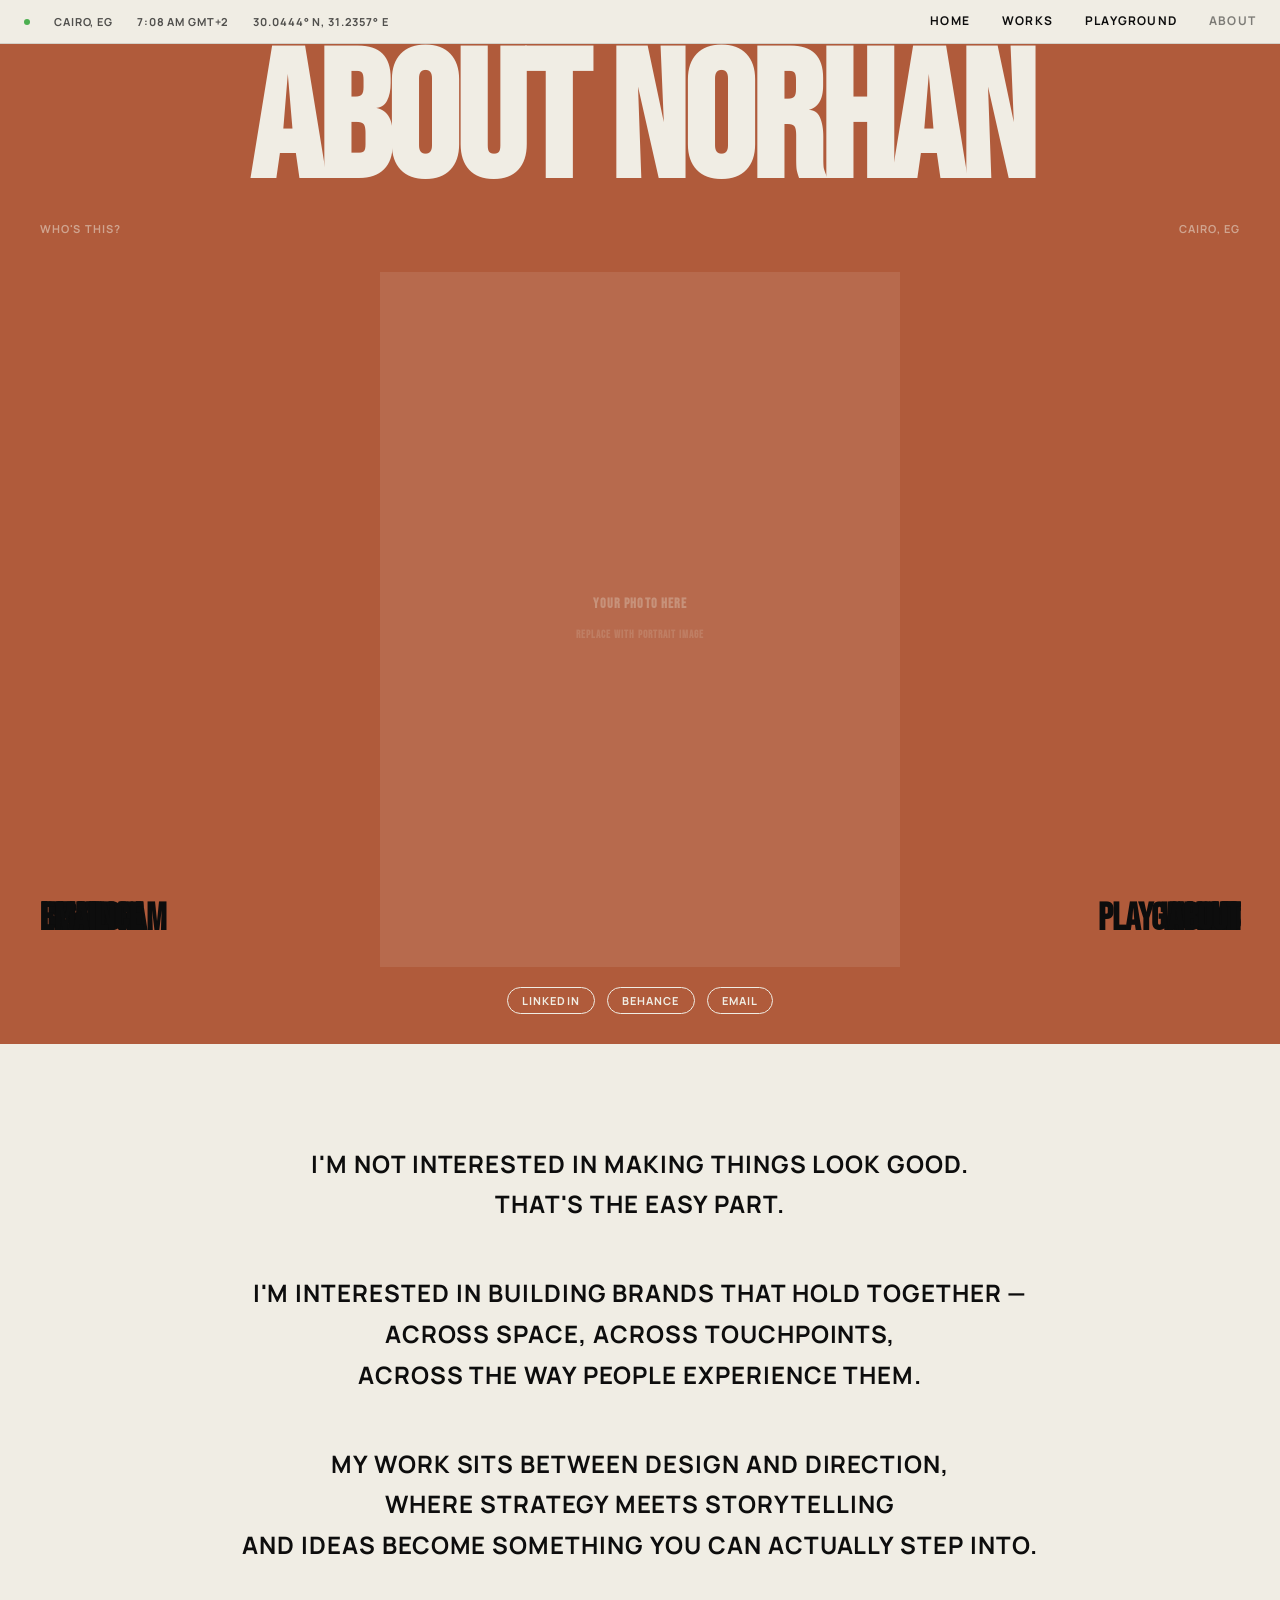
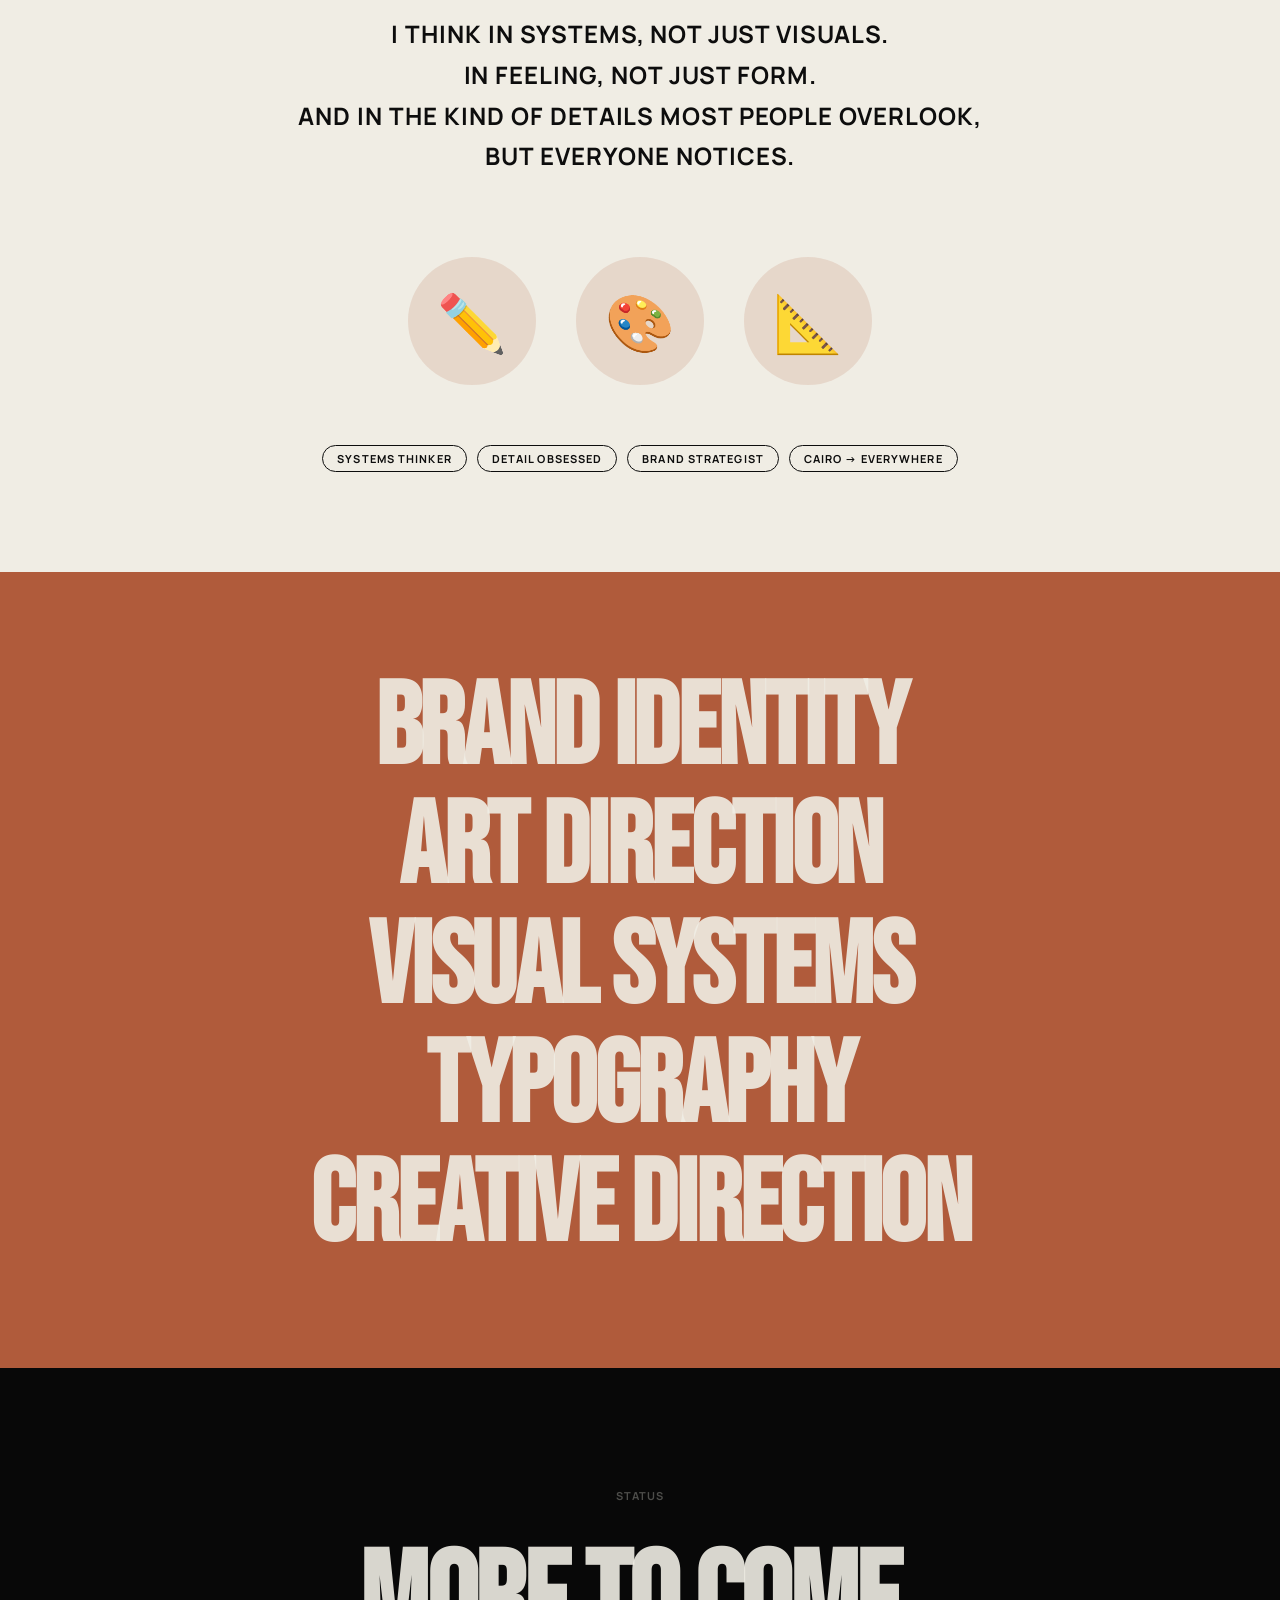
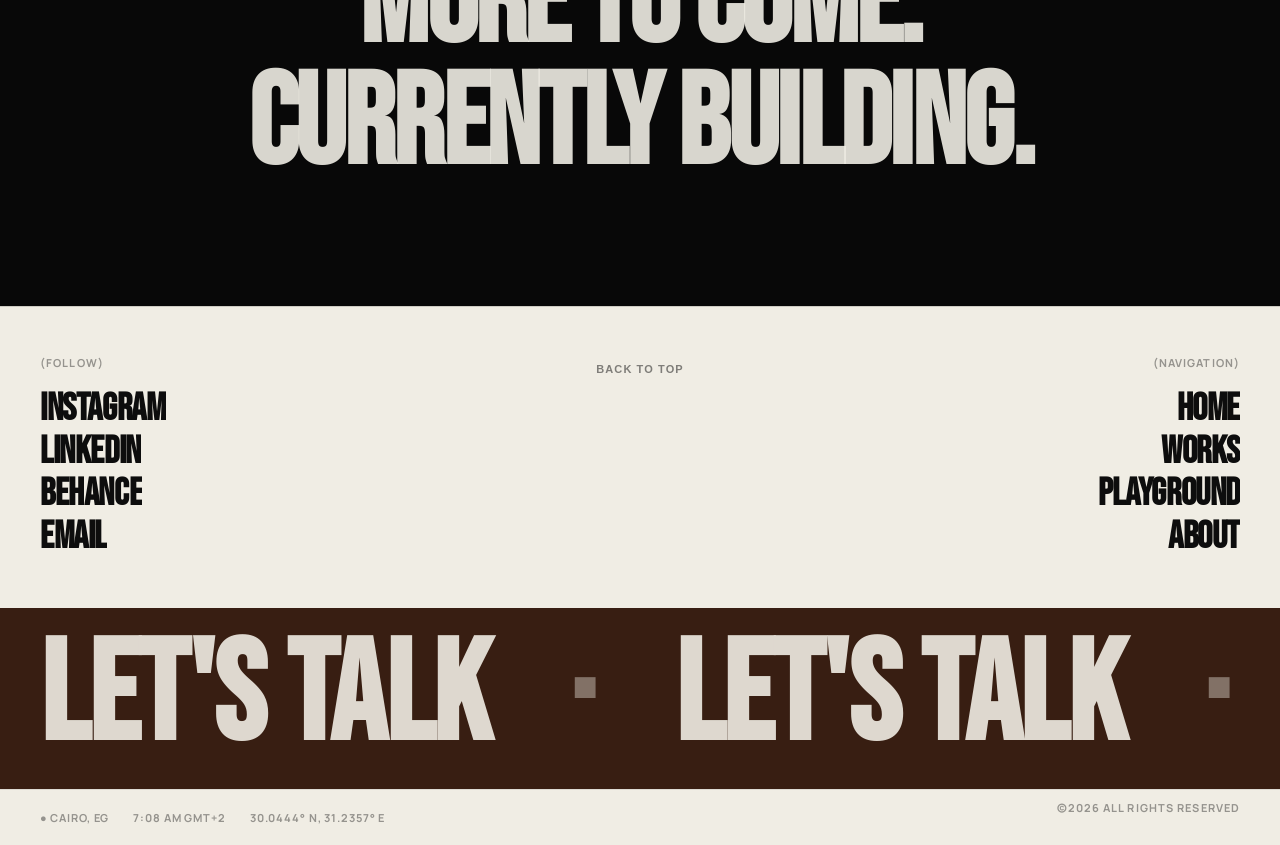
==== about.html @ 6b8c3274 "Initial commit Created from https://vercel.com/new" ====
<!DOCTYPE html>
<html lang="en">
<head>
  <meta charset="UTF-8" />
  <meta name="viewport" content="width=device-width, initial-scale=1.0" />
  <title>About — Norhan Gevara</title>
  <link rel="stylesheet" href="styles.css" />
</head>
<body>

<div id="page-loader"><span id="loader-number">100</span></div>

<header id="site-header">
  <div class="header-meta">
    <span class="dot"></span>
    <span>Cairo, EG</span>
    <span data-live-clock>--:-- -- GMT+2</span>
    <span>30.0444° N, 31.2357° E</span>
  </div>
  <nav class="header-nav">
    <a href="index.html"      class="nav-link"><span>Home</span><span class="nav-clone">Home</span></a>
    <a href="works.html"      class="nav-link"><span>Works</span><span class="nav-clone">Works</span></a>
    <a href="playground.html" class="nav-link"><span>Playground</span><span class="nav-clone">Playground</span></a>
    <a href="about.html"      class="nav-link active"><span>About</span><span class="nav-clone">About</span></a>
  </nav>
</header>

<!-- ══════════════════════════════════════════
     ABOUT HERO — Terracotta
═══════════════════════════════════════════ -->
<section id="about-hero">
  <h1 class="about-hero-title">ABOUT NORHAN</h1>
  <div class="about-hero-sub">
    <span>Who's This?</span>
    <span>Cairo, EG</span>
  </div>

  <div class="about-photo-wrap">
    <div class="about-photo">
      <div class="about-photo-placeholder">
        <span style="font-size:14px; letter-spacing:0.08em; display:block; margin-bottom:8px;">YOUR PHOTO HERE</span>
        <span style="font-size:11px; opacity:0.5;">Replace with portrait image</span>
      </div>
    </div>
  </div>

  <div class="about-hero-links">
    <a href="https://www.linkedin.com/in/norhan-gevara-06137a178/" target="_blank" class="pill pill-light">LinkedIn</a>
    <a href="https://www.behance.net/norhangevara" target="_blank" class="pill pill-light">Behance</a>
    <a href="mailto:norhangevara@gmail.com" class="pill pill-light">Email</a>
  </div>
</section>

<!-- ══════════════════════════════════════════
     BIO — Sand/Cream
═══════════════════════════════════════════ -->
<section id="about-bio">
  <div class="bio-text fade-up" data-delay="0">
    <p>I'm not interested in making things look good.<br>That's the easy part.</p>
    <p>I'm interested in building brands that hold together —<br>across space, across touchpoints,<br>across the way people experience them.</p>
    <p>My work sits between design and direction,<br>where strategy meets storytelling<br>and ideas become something you can actually step into.</p>
    <p>I think in systems, not just visuals.<br>In feeling, not just form.<br>And in the kind of details most people overlook,<br>but everyone notices.</p>
  </div>

  <!-- Floating objects -->
  <div class="bio-objects fade-up" data-delay="0.15">
    <div class="bio-object" title="Design tools">✏️</div>
    <div class="bio-object" title="Colour">🎨</div>
    <div class="bio-object" title="Systems">📐</div>
  </div>

  <!-- Personality tags -->
  <div class="bio-tags fade-up" data-delay="0.25">
    <span class="pill pill-dark">Systems Thinker</span>
    <span class="pill pill-dark">Detail Obsessed</span>
    <span class="pill pill-dark">Brand Strategist</span>
    <span class="pill pill-dark">Cairo → Everywhere</span>
  </div>
</section>

<!-- ══════════════════════════════════════════
     DISCIPLINES — Terracotta
═══════════════════════════════════════════ -->
<section id="about-disciplines">
  <span class="discipline-line"><span class="line-inner">BRAND IDENTITY</span></span>
  <span class="discipline-line"><span class="line-inner">ART DIRECTION</span></span>
  <span class="discipline-line"><span class="line-inner">VISUAL SYSTEMS</span></span>
  <span class="discipline-line"><span class="line-inner">TYPOGRAPHY</span></span>
  <span class="discipline-line"><span class="line-inner">CREATIVE DIRECTION</span></span>
</section>

<!-- ══════════════════════════════════════════
     WIP — Near-Black
═══════════════════════════════════════════ -->
<section id="about-wip">
  <p class="wip-label">Status</p>
  <div class="wip-text">
    MORE TO COME.<br>CURRENTLY BUILDING.
  </div>
</section>

<!-- ══════════════════════════════════════════
     FOOTER
═══════════════════════════════════════════ -->
<footer id="site-footer">
  <div class="footer-upper">
    <div>
      <p class="footer-col-label">(Follow)</p>
      <ul class="footer-links">
        <li><a href="https://www.instagram.com/the_g_playground/" class="footer-link" target="_blank"><span>Instagram</span><span class="footer-clone">Instagram</span></a></li>
        <li><a href="https://www.linkedin.com/in/norhan-gevara-06137a178/" class="footer-link" target="_blank"><span>LinkedIn</span><span class="footer-clone">LinkedIn</span></a></li>
        <li><a href="https://www.behance.net/norhangevara" class="footer-link" target="_blank"><span>Behance</span><span class="footer-clone">Behance</span></a></li>
        <li><a href="mailto:norhangevara@gmail.com" class="footer-link"><span>Email</span><span class="footer-clone">Email</span></a></li>
      </ul>
    </div>
    <div class="footer-back-top">
      <button class="back-top-btn">Back to Top</button>
    </div>
    <div class="footer-nav-col">
      <p class="footer-col-label">(Navigation)</p>
      <ul class="footer-links" style="text-align:right;">
        <li><a href="index.html"       class="footer-link" style="display:inline-flex;"><span>Home</span><span class="footer-clone">Home</span></a></li>
        <li><a href="works.html"       class="footer-link" style="display:inline-flex;"><span>Works</span><span class="footer-clone">Works</span></a></li>
        <li><a href="playground.html"  class="footer-link" style="display:inline-flex;"><span>Playground</span><span class="footer-clone">Playground</span></a></li>
        <li><a href="about.html"       class="footer-link" style="display:inline-flex;"><span>About</span><span class="footer-clone">About</span></a></li>
      </ul>
    </div>
  </div>
  <div class="footer-marquee-band">
    <a href="mailto:norhangevara@gmail.com" style="display:block;">
      <div class="footer-marquee-track">
        <span class="footer-marquee-item">LET'S TALK</span>
        <span class="footer-marquee-item" style="opacity:0.4;">·</span>
        <span class="footer-marquee-item">LET'S TALK</span>
        <span class="footer-marquee-item" style="opacity:0.4;">·</span>
        <span class="footer-marquee-item">LET'S TALK</span>
        <span class="footer-marquee-item" style="opacity:0.4;">·</span>
        <span class="footer-marquee-item">LET'S TALK</span>
        <span class="footer-marquee-item" style="opacity:0.4;">·</span>
        <span class="footer-marquee-item">LET'S TALK</span>
        <span class="footer-marquee-item" style="opacity:0.4;">·</span>
        <span class="footer-marquee-item">LET'S TALK</span>
        <span class="footer-marquee-item" style="opacity:0.4;">·</span>
        <span class="footer-marquee-item">LET'S TALK</span>
        <span class="footer-marquee-item" style="opacity:0.4;">·</span>
        <span class="footer-marquee-item">LET'S TALK</span>
        <span class="footer-marquee-item" style="opacity:0.4;">·</span>
      </div>
    </a>
  </div>
  <div class="footer-bottom">
    <div class="footer-bottom-meta">
      <span>● Cairo, EG</span>
      <span data-live-clock>--:-- -- GMT+2</span>
      <span>30.0444° N, 31.2357° E</span>
    </div>
    <span class="footer-col-label">©2026  All Rights Reserved</span>
  </div>
</footer>

<script src="main.js"></script>
</body>
</html>
---- styles.css ----
/* ============================================================
   NORHAN GEVARA PORTFOLIO — GLOBAL STYLES
   ============================================================ */

@import url('https://fonts.googleapis.com/css2?family=Bebas+Neue&family=Manrope:wght@400;600;700;800&display=swap');

/* ── DESIGN SYSTEM ── */
:root {
  --cl-primary: 13, 13, 13;
  --cl-primary-white: 240, 237, 228;
  --cl-primary-dark: 8, 8, 8;
  --cl-accent-1: 56, 30, 18;
  --cl-accent-2: 176, 91, 59;
  --cl-accent-2-lighter: 200, 120, 85;
  --cl-accent-3: 140, 115, 85;
  --cl-accent-4: 100, 80, 60;
  --cl-text-1: 240, 237, 228;
  --cl-background-light: 240, 237, 228;
  --scaler: 1;
  --base-size-desktop-w: 1512;
}

/* ── RESET ── */
*, *::before, *::after { box-sizing: border-box; margin: 0; padding: 0; }
html { scroll-behavior: smooth; -webkit-font-smoothing: antialiased; }
body {
  background: rgb(var(--cl-primary-white));
  color: rgb(var(--cl-primary));
  font-family: 'Manrope', sans-serif;
  font-weight: 600;
  overflow-x: hidden;
}
a { text-decoration: none; color: inherit; }
img { display: block; max-width: 100%; }

/* ── PAGE LOADER ── */
#page-loader {
  position: fixed; inset: 0;
  background: rgb(var(--cl-primary-dark));
  z-index: 9999;
  display: flex; align-items: center; justify-content: center;
  transition: opacity 0.6s ease, visibility 0.6s ease;
}
#page-loader.hidden { opacity: 0; visibility: hidden; pointer-events: none; }
#loader-number {
  font-family: 'Bebas Neue', sans-serif;
  font-size: clamp(80px, 15vw, 180px);
  color: rgb(var(--cl-text-1));
  letter-spacing: -0.02em;
  line-height: 1;
}

/* ── HEADER ── */
#site-header {
  position: fixed; top: 0; left: 0; right: 0; z-index: 1000;
  background: rgb(var(--cl-primary-white));
  border-bottom: 1px solid rgba(var(--cl-primary), 0.12);
  display: flex; align-items: center; justify-content: space-between;
  padding: 0 24px;
  height: 44px;
}
.header-meta {
  display: flex; align-items: center; gap: 24px;
  font-size: 11px; letter-spacing: 0.08em; text-transform: uppercase;
  font-weight: 700; color: rgba(var(--cl-primary), 0.7);
}
.header-meta .dot {
  width: 6px; height: 6px; border-radius: 50%;
  background: #4CAF50;
  animation: pulse 2s infinite;
}
@keyframes pulse { 0%,100%{opacity:1} 50%{opacity:0.4} }
.header-nav { display: flex; align-items: center; gap: 32px; }
.nav-link {
  font-size: 12px; letter-spacing: 0.1em; text-transform: uppercase;
  font-weight: 700; position: relative; overflow: hidden;
  display: inline-flex; flex-direction: column; height: 1.2em;
}
.nav-link span {
  display: block; line-height: 1.2;
  transition: transform 0.35s cubic-bezier(0.76, 0, 0.24, 1);
}
.nav-link .nav-clone {
  position: absolute; top: 100%; left: 0;
}
.nav-link:hover span { transform: translateY(-100%); }
.nav-link.active span { opacity: 0.5; }

/* ── SECTIONS BASE ── */
section { width: 100%; }
.pt-header { padding-top: 44px; }

/* ── HERO ── */
#hero {
  min-height: 100vh;
  background: rgb(var(--cl-primary-white));
  position: relative;
  display: flex; flex-direction: column;
  overflow: hidden;
}
.hero-title-wrap {
  position: relative;
  width: 100%;
  overflow: hidden;
  line-height: 0.9;
  padding-top: 44px;
}
.hero-title {
  font-family: 'Bebas Neue', sans-serif;
  font-size: clamp(80px, 14.5vw, 220px);
  letter-spacing: -0.02em;
  text-transform: uppercase;
  white-space: nowrap;
  color: rgb(var(--cl-primary));
  display: block;
  width: 100%;
  text-align: center;
}
.hero-middle {
  flex: 1;
  display: flex; align-items: center; justify-content: center;
  position: relative;
  padding: 40px 24px;
}
.hero-subtitle-left {
  position: absolute; left: 40px; bottom: 80px;
  font-family: 'Bebas Neue', sans-serif;
  font-size: clamp(48px, 6.5vw, 100px);
  letter-spacing: -0.02em;
  color: rgb(var(--cl-primary));
}
.hero-subtitle-right {
  position: absolute; right: 40px; bottom: 80px;
  font-family: 'Bebas Neue', sans-serif;
  font-size: clamp(48px, 6.5vw, 100px);
  letter-spacing: -0.02em;
  color: rgb(var(--cl-primary));
}
.hero-card {
  width: clamp(280px, 38%, 560px);
  border: 1px solid rgba(var(--cl-primary), 0.2);
  overflow: hidden;
  position: relative;
}
.hero-card-meta {
  display: flex; justify-content: space-between;
  padding: 10px 14px;
  font-size: 11px; letter-spacing: 0.1em; text-transform: uppercase;
  font-weight: 700; color: rgba(var(--cl-primary), 0.6);
}
.hero-card-img {
  width: 100%; aspect-ratio: 16/9;
  background: linear-gradient(135deg, rgb(var(--cl-accent-2)) 0%, rgb(var(--cl-accent-1)) 100%);
  display: flex; align-items: center; justify-content: center;
  overflow: hidden;
}
.hero-card-img img { width: 100%; height: 100%; object-fit: cover; }
.hero-card-placeholder {
  color: rgb(var(--cl-text-1)); font-family: 'Bebas Neue', sans-serif;
  font-size: 28px; letter-spacing: 0.05em; opacity: 0.5;
  text-align: center;
}
.scroll-down {
  position: absolute; bottom: 24px; left: 50%; transform: translateX(-50%);
  font-size: 11px; letter-spacing: 0.12em; text-transform: uppercase;
  font-weight: 700; color: rgba(var(--cl-primary), 0.5);
  display: flex; flex-direction: column; align-items: center; gap: 6px;
}
.scroll-down::after {
  content: '';
  width: 1px; height: 24px;
  background: rgba(var(--cl-primary), 0.3);
  animation: scrollLine 1.8s ease-in-out infinite;
}
@keyframes scrollLine { 0%,100%{opacity:0;transform:scaleY(0);transform-origin:top} 50%{opacity:1;transform:scaleY(1);transform-origin:top} }

/* ── MARQUEE ── */
.marquee-section {
  overflow: hidden;
  border-top: 1px solid rgba(var(--cl-primary), 0.1);
  border-bottom: 1px solid rgba(var(--cl-primary), 0.1);
  padding: 14px 0;
  background: rgb(var(--cl-primary-white));
}
.marquee-track {
  display: flex; white-space: nowrap; width: max-content;
  animation: marquee 22s linear infinite;
}
@keyframes marquee { from{transform:translateX(0)} to{transform:translateX(-50%)} }
.marquee-item {
  font-family: 'Bebas Neue', sans-serif;
  font-size: clamp(28px, 4vw, 52px);
  letter-spacing: 0.02em;
  padding: 0 28px;
  color: rgb(var(--cl-primary));
}
.marquee-item.lowercase {
  font-family: 'Manrope', sans-serif;
  font-weight: 700;
  font-size: clamp(18px, 2.5vw, 34px);
  font-style: italic;
  opacity: 0.65;
}
.marquee-divider { opacity: 0.25; padding: 0 8px; }

/* ── SPOTLIGHT (dark) ── */
#spotlight {
  background: rgb(var(--cl-primary-dark));
  min-height: 60vh;
  display: flex; align-items: center; justify-content: center;
  position: relative;
  overflow: hidden;
}
.spotlight-inner {
  width: 100%; max-width: 1200px;
  padding: 80px 40px;
  display: flex; align-items: center; gap: 60px;
}
.spotlight-image {
  flex: 0 0 55%;
  aspect-ratio: 16/10;
  background: linear-gradient(135deg, rgba(var(--cl-accent-2),0.3) 0%, rgba(var(--cl-accent-1),0.5) 100%);
  overflow: hidden; position: relative;
}
.spotlight-image img { width: 100%; height: 100%; object-fit: cover; }
.spotlight-placeholder {
  position: absolute; inset: 0;
  display: flex; align-items: center; justify-content: center;
  flex-direction: column; gap: 12px;
  color: rgba(var(--cl-text-1), 0.3);
  font-family: 'Bebas Neue', sans-serif;
  font-size: 22px; letter-spacing: 0.05em;
}
.spotlight-text { flex: 1; }
.spotlight-eyebrow {
  font-size: 11px; letter-spacing: 0.12em; text-transform: uppercase;
  font-weight: 700; color: rgba(var(--cl-text-1), 0.4);
  margin-bottom: 20px;
}
.spotlight-title {
  font-family: 'Bebas Neue', sans-serif;
  font-size: clamp(48px, 6vw, 90px);
  letter-spacing: -0.02em;
  color: rgb(var(--cl-text-1));
  line-height: 0.95;
  margin-bottom: 24px;
}
.spotlight-tags { display: flex; flex-wrap: wrap; gap: 8px; }

/* ── MANIFESTO SECTION ── */
#manifesto {
  background: rgb(var(--cl-accent-2));
  padding: 120px 40px;
  text-align: center;
  overflow: hidden;
}
.manifesto-lines { }
.manifesto-line {
  font-family: 'Bebas Neue', sans-serif;
  font-size: clamp(60px, 9vw, 140px);
  letter-spacing: -0.02em;
  color: rgb(var(--cl-text-1));
  display: block;
  line-height: 0.92;
  overflow: hidden;
}
.manifesto-line.mixed {
  font-family: 'Manrope', sans-serif;
  font-weight: 800;
  font-size: clamp(28px, 4vw, 60px);
  font-style: italic;
  letter-spacing: -0.01em;
  opacity: 0.75;
}
.manifesto-line-inner { display: block; }

/* ── FEATURED WORKS ── */
#featured-works {
  background: rgb(var(--cl-primary-white));
  padding: 0 0 80px;
  overflow: hidden;
}
.section-title-bleed {
  font-family: 'Bebas Neue', sans-serif;
  font-size: clamp(80px, 13vw, 200px);
  letter-spacing: -0.03em;
  white-space: nowrap;
  color: rgb(var(--cl-primary));
  padding: 0 24px;
  line-height: 0.9;
  margin-bottom: 0;
}
.section-meta-row {
  display: flex; justify-content: space-between; align-items: center;
  padding: 16px 40px;
  border-top: 1px solid rgba(var(--cl-primary), 0.15);
  border-bottom: 1px solid rgba(var(--cl-primary), 0.15);
  margin-bottom: 40px;
}
.section-label {
  font-size: 11px; letter-spacing: 0.1em; text-transform: uppercase;
  font-weight: 700; color: rgba(var(--cl-primary), 0.5);
}
.section-tags { display: flex; gap: 8px; }

/* ── PILL TAG ── */
.pill {
  display: inline-flex; align-items: center;
  padding: 5px 14px;
  border-radius: 9999px;
  border: 1px solid currentColor;
  font-size: 11px; letter-spacing: 0.1em; text-transform: uppercase;
  font-weight: 700; white-space: nowrap;
}
.pill-dark { color: rgb(var(--cl-primary)); }
.pill-light { color: rgb(var(--cl-text-1)); }
.pill-terra { color: rgb(var(--cl-accent-2)); }

/* ── PROJECT CARDS GRID ── */
.works-grid {
  display: grid;
  grid-template-columns: 1fr 1fr;
  grid-template-rows: auto auto;
  gap: 2px;
  padding: 0 2px;
}
.works-grid .card:nth-child(1) { grid-column: 1 / 2; }
.works-grid .card:nth-child(2) { grid-column: 2 / 3; }
.works-grid .card:nth-child(3) { grid-column: 1 / 2; }
.works-grid .card:nth-child(4) { grid-column: 2 / 3; }

.card {
  position: relative; overflow: hidden; cursor: pointer;
  aspect-ratio: 4/3;
  background: rgb(var(--cl-accent-3));
}
.card-img {
  width: 100%; height: 100%;
  object-fit: cover;
  transition: transform 0.6s cubic-bezier(0.22, 1, 0.36, 1), filter 0.4s ease;
  filter: brightness(0.85);
}
.card:hover .card-img { transform: scale(1.04); filter: brightness(0.95); }
.card-placeholder {
  width: 100%; height: 100%;
  display: flex; align-items: center; justify-content: center;
  background: linear-gradient(135deg, rgba(var(--cl-accent-2),0.6), rgba(var(--cl-accent-1),0.8));
  transition: transform 0.6s ease;
}
.card:hover .card-placeholder { transform: scale(1.04); }
.card-placeholder-text {
  font-family: 'Bebas Neue', sans-serif;
  font-size: clamp(28px, 3.5vw, 52px);
  color: rgba(var(--cl-text-1), 0.4);
  letter-spacing: 0.03em;
}
.card-info {
  position: absolute; bottom: 0; left: 0; right: 0;
  padding: 20px 24px;
  background: linear-gradient(to top, rgba(0,0,0,0.6) 0%, transparent 100%);
  transform: translateY(4px);
  transition: transform 0.4s ease;
}
.card:hover .card-info { transform: translateY(0); }
.card-title {
  font-family: 'Bebas Neue', sans-serif;
  font-size: clamp(22px, 2.5vw, 36px);
  color: rgb(var(--cl-text-1));
  letter-spacing: -0.01em;
  line-height: 1;
  margin-bottom: 8px;
}
.card-tags { display: flex; flex-wrap: wrap; gap: 6px; }

.cta-wrap {
  display: flex; justify-content: center;
  padding: 60px 0 0;
}
.btn-pill {
  display: inline-flex; align-items: center; gap: 8px;
  padding: 14px 40px;
  border-radius: 9999px;
  border: 1.5px solid rgb(var(--cl-primary));
  font-size: 12px; letter-spacing: 0.12em; text-transform: uppercase;
  font-weight: 700; color: rgb(var(--cl-primary));
  background: transparent;
  cursor: pointer;
  transition: background 0.3s ease, color 0.3s ease;
}
.btn-pill:hover { background: rgb(var(--cl-primary)); color: rgb(var(--cl-text-1)); }
.btn-pill-light {
  border-color: rgb(var(--cl-text-1));
  color: rgb(var(--cl-text-1));
}
.btn-pill-light:hover { background: rgb(var(--cl-text-1)); color: rgb(var(--cl-primary)); }

/* ── PLAYGROUND SECTION (dark) ── */
#playground-preview {
  background: rgb(var(--cl-primary-dark));
  padding: 60px 0 80px;
  overflow: hidden;
}
.playground-meta-row {
  display: flex; justify-content: space-between; align-items: center;
  padding: 16px 40px;
  border-top: 1px solid rgba(var(--cl-text-1), 0.1);
  border-bottom: 1px solid rgba(var(--cl-text-1), 0.1);
  margin-bottom: 60px;
}
.playground-meta-row .section-label { color: rgba(var(--cl-text-1), 0.4); }
.section-title-bleed-light {
  font-family: 'Bebas Neue', sans-serif;
  font-size: clamp(80px, 13vw, 200px);
  letter-spacing: -0.03em;
  white-space: nowrap;
  color: rgb(var(--cl-text-1));
  padding: 0 24px;
  line-height: 0.9;
  margin-bottom: 0;
  opacity: 0.9;
}
.playground-list {
  padding: 0 40px;
  list-style: none;
}
.playground-item {
  display: flex; align-items: baseline; gap: 16px;
  padding: 12px 0;
  border-bottom: 1px solid rgba(var(--cl-text-1), 0.07);
  cursor: pointer;
  transition: opacity 0.2s;
}
.playground-item:hover { opacity: 0.7; }
.playground-num {
  font-size: 11px; letter-spacing: 0.1em; font-weight: 700;
  color: rgba(var(--cl-text-1), 0.3);
  min-width: 28px;
  vertical-align: super;
}
.playground-name {
  font-family: 'Bebas Neue', sans-serif;
  font-size: clamp(40px, 6vw, 90px);
  letter-spacing: -0.02em;
  color: rgb(var(--cl-text-1));
  line-height: 1;
}

/* ── FOOTER ── */
#site-footer {}
.footer-upper {
  background: rgb(var(--cl-primary-white));
  border-top: 1px solid rgba(var(--cl-primary), 0.15);
  display: grid;
  grid-template-columns: 1fr auto 1fr;
  align-items: start;
  padding: 48px 40px;
  gap: 40px;
}
.footer-col-label {
  font-size: 11px; letter-spacing: 0.1em; text-transform: uppercase;
  font-weight: 700; color: rgba(var(--cl-primary), 0.4);
  margin-bottom: 20px;
}
.footer-links { list-style: none; }
.footer-links li { margin-bottom: 4px; }
.footer-link {
  font-family: 'Bebas Neue', sans-serif;
  font-size: clamp(24px, 3vw, 44px);
  letter-spacing: -0.01em;
  color: rgb(var(--cl-primary));
  display: inline-flex; overflow: hidden; flex-direction: column;
  height: 1em; line-height: 1;
}
.footer-link span { transition: transform 0.3s cubic-bezier(0.76,0,0.24,1); display: block; }
.footer-link .footer-clone { position: absolute; top: 100%; }
.footer-link:hover span { transform: translateY(-100%); }
.footer-back-top {
  text-align: center; display: flex; align-items: center; justify-content: center;
}
.back-top-btn {
  font-size: 11px; letter-spacing: 0.1em; text-transform: uppercase;
  font-weight: 700; cursor: pointer; padding: 8px 0;
  color: rgba(var(--cl-primary), 0.5);
  background: none; border: none;
  transition: color 0.2s;
}
.back-top-btn:hover { color: rgb(var(--cl-primary)); }
.footer-nav-col { text-align: right; }

.footer-marquee-band {
  background: rgb(var(--cl-accent-1));
  overflow: hidden;
  padding: 20px 0;
}
.footer-marquee-track {
  display: flex; white-space: nowrap; width: max-content;
  animation: marquee 12s linear infinite;
}
.footer-marquee-item {
  font-family: 'Bebas Neue', sans-serif;
  font-size: clamp(80px, 11vw, 150px);
  color: rgb(var(--cl-text-1));
  padding: 0 40px;
  letter-spacing: -0.01em;
  line-height: 1;
  opacity: 0.9;
}
.footer-bottom {
  background: rgb(var(--cl-primary-white));
  padding: 10px 40px;
  display: flex; justify-content: space-between; align-items: center;
  border-top: 1px solid rgba(var(--cl-primary), 0.08);
}
.footer-bottom-meta {
  display: flex; gap: 24px;
  font-size: 11px; letter-spacing: 0.08em; text-transform: uppercase;
  font-weight: 700; color: rgba(var(--cl-primary), 0.4);
}

/* ── WORKS / PLAYGROUND PAGES ── */
#carousel-page {
  height: 100vh; overflow: hidden;
  background: rgb(var(--cl-primary-dark));
  display: flex; flex-direction: column;
}
.carousel-header {
  position: fixed; top: 0; left: 0; right: 0; z-index: 100;
}
.carousel-body {
  flex: 1;
  display: grid;
  grid-template-columns: 1fr minmax(300px, 520px) 1fr;
  align-items: center;
  margin-top: 44px;
  height: calc(100vh - 44px);
  padding: 0 40px;
  gap: 40px;
}
.carousel-left {
  display: flex; align-items: center; justify-content: flex-start;
}
.carousel-page-label {
  font-family: 'Bebas Neue', sans-serif;
  font-size: clamp(60px, 10vw, 140px);
  letter-spacing: -0.02em;
  color: rgba(var(--cl-text-1), 0.9);
  writing-mode: initial;
}
.carousel-center { position: relative; height: 100%; display: flex; flex-direction: column; justify-content: center; }
.carousel-project-title {
  font-family: 'Bebas Neue', sans-serif;
  font-size: clamp(28px, 3.5vw, 52px);
  letter-spacing: -0.01em;
  color: rgb(var(--cl-text-1));
  text-align: center;
  margin-bottom: 20px;
  height: 1.1em; overflow: hidden;
}
.carousel-strip {
  position: relative;
  display: flex; flex-direction: column; gap: 6px;
  overflow: hidden;
  max-height: calc(100vh - 200px);
}
.carousel-item {
  position: relative;
  aspect-ratio: 16/10;
  overflow: hidden;
  cursor: pointer;
  flex-shrink: 0;
  transition: opacity 0.4s ease, transform 0.4s ease;
}
.carousel-item.active { opacity: 1; transform: scale(1); }
.carousel-item.adjacent { opacity: 0.35; transform: scale(0.96); }
.carousel-item.hidden { opacity: 0; pointer-events: none; }
.carousel-item-img {
  width: 100%; height: 100%; object-fit: cover;
}
.carousel-item-placeholder {
  width: 100%; height: 100%;
  background: linear-gradient(135deg, rgba(var(--cl-accent-2),0.25), rgba(var(--cl-accent-3),0.4));
  display: flex; align-items: center; justify-content: center;
}
.carousel-item-placeholder span {
  font-family: 'Bebas Neue', sans-serif;
  font-size: 24px; color: rgba(var(--cl-text-1),0.3);
  letter-spacing: 0.05em;
}
/* Bracket corners on active item */
.carousel-item.active::before,
.carousel-item.active::after {
  content: ''; position: absolute; width: 14px; height: 14px;
  border-color: rgba(var(--cl-text-1), 0.7);
  border-style: solid; z-index: 2;
}
.carousel-item.active::before { top: 6px; left: 6px; border-width: 1.5px 0 0 1.5px; }
.carousel-item.active::after  { bottom: 6px; right: 6px; border-width: 0 1.5px 1.5px 0; }
/* Two more corners via span inside */
.carousel-item.active .corner-tr,
.carousel-item.active .corner-bl {
  position: absolute; width: 14px; height: 14px;
  border-color: rgba(var(--cl-text-1), 0.7);
  border-style: solid; z-index: 2;
}
.carousel-item.active .corner-tr { top: 6px; right: 6px; border-width: 1.5px 1.5px 0 0; }
.carousel-item.active .corner-bl { bottom: 6px; left: 6px; border-width: 0 0 1.5px 1.5px; }

.carousel-pagination {
  display: flex; align-items: center; justify-content: center; gap: 12px;
  margin-top: 16px;
  font-size: 12px; letter-spacing: 0.1em;
  color: rgba(var(--cl-text-1), 0.3);
}
.carousel-pagination .pg-num {
  cursor: pointer; transition: color 0.2s;
  font-weight: 700; font-family: 'Manrope', sans-serif;
}
.carousel-pagination .pg-num.active { color: rgb(var(--cl-text-1)); }
.carousel-counter {
  text-align: center; margin-top: 8px;
  font-size: 12px; letter-spacing: 0.08em;
  color: rgba(var(--cl-text-1), 0.35); font-weight: 700;
}
.carousel-right {
  display: flex; flex-direction: column; justify-content: center; gap: 4px;
}
.carousel-right-item {
  font-family: 'Bebas Neue', sans-serif;
  font-size: clamp(14px, 1.6vw, 22px);
  letter-spacing: 0.02em;
  color: rgba(var(--cl-text-1), 0.25);
  padding: 4px 0;
  cursor: pointer;
  transition: color 0.25s ease;
  white-space: nowrap;
}
.carousel-right-item.active { color: rgba(var(--cl-text-1), 0.9); }
.carousel-right-item:hover { color: rgba(var(--cl-text-1), 0.6); }

.carousel-nav-prev, .carousel-nav-next {
  position: fixed; top: 50%; transform: translateY(-50%);
  font-size: 11px; letter-spacing: 0.12em; text-transform: uppercase;
  font-weight: 700; color: rgba(var(--cl-text-1), 0.4);
  cursor: pointer; z-index: 50; background: none; border: none;
  transition: color 0.2s;
}
.carousel-nav-prev { left: 40px; }
.carousel-nav-next { right: 40px; }
.carousel-nav-prev:hover, .carousel-nav-next:hover { color: rgba(var(--cl-text-1), 0.9); }

.carousel-status-bar {
  position: fixed; bottom: 0; left: 0; right: 0;
  display: flex; justify-content: space-between; align-items: center;
  padding: 12px 40px;
  font-size: 11px; letter-spacing: 0.1em; text-transform: uppercase;
  font-weight: 700; z-index: 50;
}
.carousel-timer { color: rgba(var(--cl-text-1), 0.4); }
.carousel-playing {
  display: flex; align-items: center; gap: 6px;
  color: rgba(var(--cl-text-1), 0.5);
}
.carousel-playing::before {
  content: ''; width: 6px; height: 6px; border-radius: 50%;
  background: rgb(var(--cl-accent-2));
}

/* ── ABOUT PAGE ── */
#about-hero {
  background: rgb(var(--cl-accent-2));
  min-height: 100vh;
  display: flex; flex-direction: column;
  overflow: hidden;
  position: relative;
}
.about-hero-title {
  font-family: 'Bebas Neue', sans-serif;
  font-size: clamp(80px, 14vw, 210px);
  letter-spacing: -0.02em;
  color: rgb(var(--cl-text-1));
  text-align: center;
  white-space: nowrap;
  padding-top: 44px;
  line-height: 0.9;
}
.about-hero-sub {
  display: flex; justify-content: space-between;
  padding: 16px 40px;
  font-size: 11px; letter-spacing: 0.1em; text-transform: uppercase;
  font-weight: 700; color: rgba(var(--cl-text-1), 0.5);
}
.about-photo-wrap {
  flex: 1;
  display: flex; align-items: flex-end; justify-content: center;
  padding: 20px 20px 0;
}
.about-photo {
  width: clamp(280px, 42%, 580px);
  aspect-ratio: 3/4;
  background: rgba(var(--cl-text-1), 0.1);
  overflow: hidden;
  display: flex; align-items: center; justify-content: center;
}
.about-photo img { width: 100%; height: 100%; object-fit: cover; }
.about-photo-placeholder {
  color: rgba(var(--cl-text-1), 0.3); text-align: center;
  font-family: 'Bebas Neue', sans-serif; font-size: 20px;
  letter-spacing: 0.05em;
}
.about-hero-links {
  display: flex; justify-content: center; gap: 12px;
  padding: 20px 0 30px;
}

#about-bio {
  background: rgb(var(--cl-primary-white));
  padding: 100px 40px;
  text-align: center;
}
.bio-text {
  font-size: clamp(16px, 2vw, 24px);
  text-transform: uppercase;
  letter-spacing: 0.04em;
  line-height: 1.7;
  max-width: 820px;
  margin: 0 auto 80px;
  font-weight: 700;
}
.bio-text p { margin-bottom: 2em; }
.bio-objects {
  display: flex; justify-content: center; align-items: flex-end;
  gap: 40px; margin-bottom: 60px;
}
.bio-object {
  width: clamp(80px, 10vw, 140px);
  height: clamp(80px, 10vw, 140px);
  border-radius: 50%;
  background: rgba(var(--cl-accent-2), 0.15);
  display: flex; align-items: center; justify-content: center;
  font-size: clamp(32px, 5vw, 56px);
}
.bio-tags {
  display: flex; flex-wrap: wrap; justify-content: center; gap: 10px;
}

#about-disciplines {
  background: rgb(var(--cl-accent-2));
  padding: 100px 40px;
  text-align: center;
  overflow: hidden;
}
.discipline-line {
  font-family: 'Bebas Neue', sans-serif;
  font-size: clamp(48px, 9vw, 130px);
  letter-spacing: -0.02em;
  color: rgba(var(--cl-text-1), 0.15);
  display: block;
  line-height: 1;
  overflow: hidden;
  margin-bottom: 4px;
}
.discipline-line .line-inner { display: block; }

#about-wip {
  background: rgb(var(--cl-primary-dark));
  padding: 120px 40px;
  text-align: center;
}
.wip-label {
  font-size: 11px; letter-spacing: 0.1em; text-transform: uppercase;
  font-weight: 700; color: rgba(var(--cl-text-1), 0.3);
  margin-bottom: 40px;
}
.wip-text {
  font-family: 'Bebas Neue', sans-serif;
  font-size: clamp(60px, 10vw, 140px);
  letter-spacing: -0.02em;
  color: rgba(var(--cl-text-1), 0.9);
  line-height: 0.95;
}

/* ── PROJECT DETAIL PAGE ── */
#project-detail { background: rgb(var(--cl-primary-white)); }
.project-header {
  padding-top: 44px;
  border-bottom: 1px solid rgba(var(--cl-primary), 0.15);
}
.project-title-full {
  font-family: 'Bebas Neue', sans-serif;
  font-size: clamp(60px, 11vw, 160px);
  letter-spacing: -0.02em;
  color: rgb(var(--cl-primary));
  padding: 24px 40px 16px;
  line-height: 0.9;
}
.project-meta-row {
  display: flex; justify-content: space-between; align-items: center;
  padding: 14px 40px;
}
.project-category-group { display: flex; align-items: center; gap: 12px; }
.project-category-label {
  font-size: 11px; letter-spacing: 0.1em; text-transform: uppercase;
  font-weight: 700; color: rgba(var(--cl-primary), 0.45);
}
.project-hero-wrap {
  position: relative;
  width: 100%; aspect-ratio: 16/7;
  background: linear-gradient(135deg, rgba(var(--cl-accent-2),0.4), rgba(var(--cl-accent-1),0.6));
  overflow: hidden;
}
.project-hero-wrap img { width: 100%; height: 100%; object-fit: cover; }
.project-hero-placeholder {
  position: absolute; inset: 0;
  display: flex; align-items: center; justify-content: center;
  font-family: 'Bebas Neue', sans-serif;
  font-size: clamp(32px, 5vw, 70px);
  color: rgba(var(--cl-text-1), 0.25);
  letter-spacing: 0.05em;
}
.project-sticky-left {
  position: absolute; left: 24px; top: 50%;
  transform: translateY(-50%) rotate(-90deg);
  font-size: 11px; letter-spacing: 0.1em; text-transform: uppercase;
  font-weight: 700; color: rgba(var(--cl-text-1), 0.5);
  transform-origin: center;
  white-space: nowrap;
}
.project-sticky-right {
  position: absolute; right: 24px; top: 50%;
  transform: translateY(-50%) rotate(90deg);
  font-size: 11px; letter-spacing: 0.1em; text-transform: uppercase;
  font-weight: 700; color: rgba(var(--cl-text-1), 0.5);
  white-space: nowrap;
}
.project-body { display: grid; grid-template-columns: 260px 1fr; padding: 60px 40px; gap: 60px; }
.project-sidebar {}
.project-meta-block { margin-bottom: 32px; }
.project-meta-key {
  font-size: 11px; letter-spacing: 0.1em; text-transform: uppercase;
  font-weight: 700; color: rgba(var(--cl-primary), 0.4); margin-bottom: 6px;
}
.project-meta-val { font-size: 14px; font-weight: 600; line-height: 1.6; }
.project-tabs { display: flex; gap: 4px; margin-bottom: 32px; flex-wrap: wrap; }
.project-tab {
  padding: 8px 16px;
  font-size: 11px; letter-spacing: 0.1em; text-transform: uppercase; font-weight: 700;
  border-bottom: 1.5px solid transparent; cursor: pointer; transition: border-color 0.2s, opacity 0.2s;
  opacity: 0.4;
  background: none; border-top: none; border-left: none; border-right: none;
  color: rgb(var(--cl-primary));
}
.project-tab.active { opacity: 1; border-bottom-color: rgb(var(--cl-primary)); }
.project-content { font-size: 16px; line-height: 1.75; max-width: 640px; }

.project-gallery { padding: 0 40px 80px; }
.gallery-heading {
  font-family: 'Bebas Neue', sans-serif;
  font-size: clamp(28px, 3.5vw, 52px);
  letter-spacing: -0.01em; margin-bottom: 4px;
}
.gallery-subheading {
  font-size: 11px; letter-spacing: 0.1em; text-transform: uppercase;
  font-weight: 700; color: rgba(var(--cl-primary), 0.4);
  margin-bottom: 32px;
}
.gallery-grid {
  display: grid;
  grid-template-columns: 1fr 1fr;
  gap: 2px;
}
.gallery-item {
  position: relative; overflow: hidden;
  aspect-ratio: 16/10;
  background: rgba(var(--cl-accent-3), 0.3);
}
.gallery-item.wide { grid-column: 1 / -1; aspect-ratio: 16/7; }
.gallery-item-num {
  position: absolute; top: 14px; left: 14px;
  font-size: 11px; letter-spacing: 0.1em; font-weight: 700;
  color: rgba(255,255,255,0.6);
  z-index: 2;
}
.gallery-item img { width:100%; height:100%; object-fit:cover; }
.gallery-item-placeholder {
  width:100%; height:100%;
  background: linear-gradient(135deg, rgba(var(--cl-accent-2),0.2), rgba(var(--cl-accent-3),0.35));
  display: flex; align-items: center; justify-content: center;
  font-family: 'Bebas Neue', sans-serif;
  font-size: 20px; color: rgba(var(--cl-primary),0.2); letter-spacing: 0.05em;
}

.project-nav-bar {
  border-top: 1px solid rgba(var(--cl-primary), 0.15);
  padding: 20px 40px;
  display: flex; justify-content: space-between; align-items: center;
}
.project-nav-next {
  font-family: 'Bebas Neue', sans-serif;
  font-size: clamp(20px, 2.5vw, 36px);
  letter-spacing: -0.01em;
  display: flex; align-items: center; gap: 12px;
}
.project-nav-links {
  display: flex; gap: 24px;
  font-size: 11px; letter-spacing: 0.1em; text-transform: uppercase; font-weight: 700;
  color: rgba(var(--cl-primary), 0.5);
}
.project-nav-links a:hover { color: rgb(var(--cl-primary)); }

/* ── ANIMATION UTILITIES ── */
.reveal-clip {
  clip-path: inset(100% 0 0 0);
  transition: clip-path 0.9s cubic-bezier(0.22, 1, 0.36, 1);
}
.reveal-clip.visible { clip-path: inset(0% 0 0 0); }
.fade-up {
  opacity: 0; transform: translateY(30px);
  transition: opacity 0.7s ease, transform 0.7s ease;
}
.fade-up.visible { opacity: 1; transform: translateY(0); }

/* ── RESPONSIVE ── */
@media (max-width: 768px) {
  .hero-subtitle-left, .hero-subtitle-right { display: none; }
  .hero-middle { padding-bottom: 60px; }
  .hero-title { font-size: clamp(52px, 14vw, 90px); }
  .works-grid { grid-template-columns: 1fr; }
  .works-grid .card { grid-column: 1 / -1 !important; }
  .footer-upper { grid-template-columns: 1fr 1fr; }
  .footer-back-top { display: none; }
  .carousel-body { grid-template-columns: 1fr; padding: 20px; }
  .carousel-left, .carousel-right { display: none; }
  .project-body { grid-template-columns: 1fr; }
  .about-hero-title { font-size: clamp(52px, 15vw, 90px); }
  .spotlight-inner { flex-direction: column; padding: 40px 24px; }
  .spotlight-image { flex: 0 0 auto; width: 100%; }
  .section-title-bleed { font-size: clamp(60px, 15vw, 120px); }
}
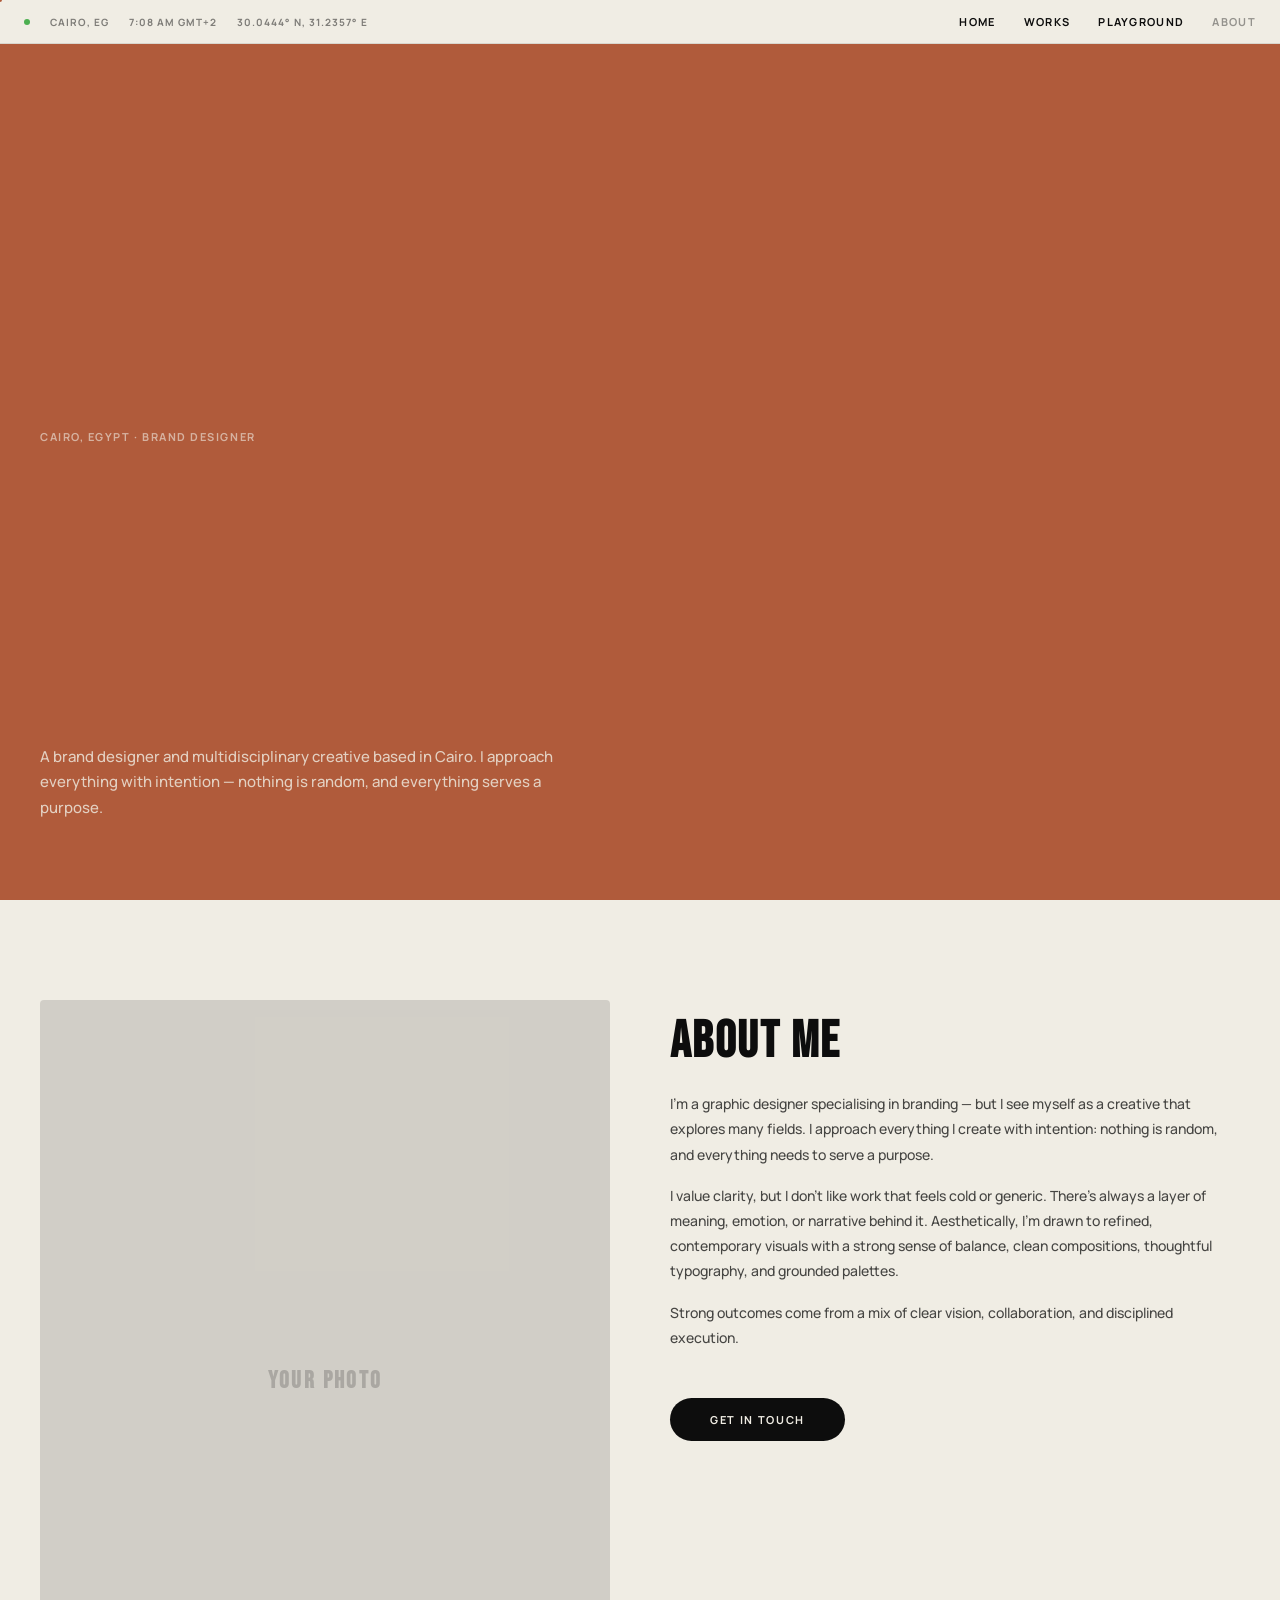
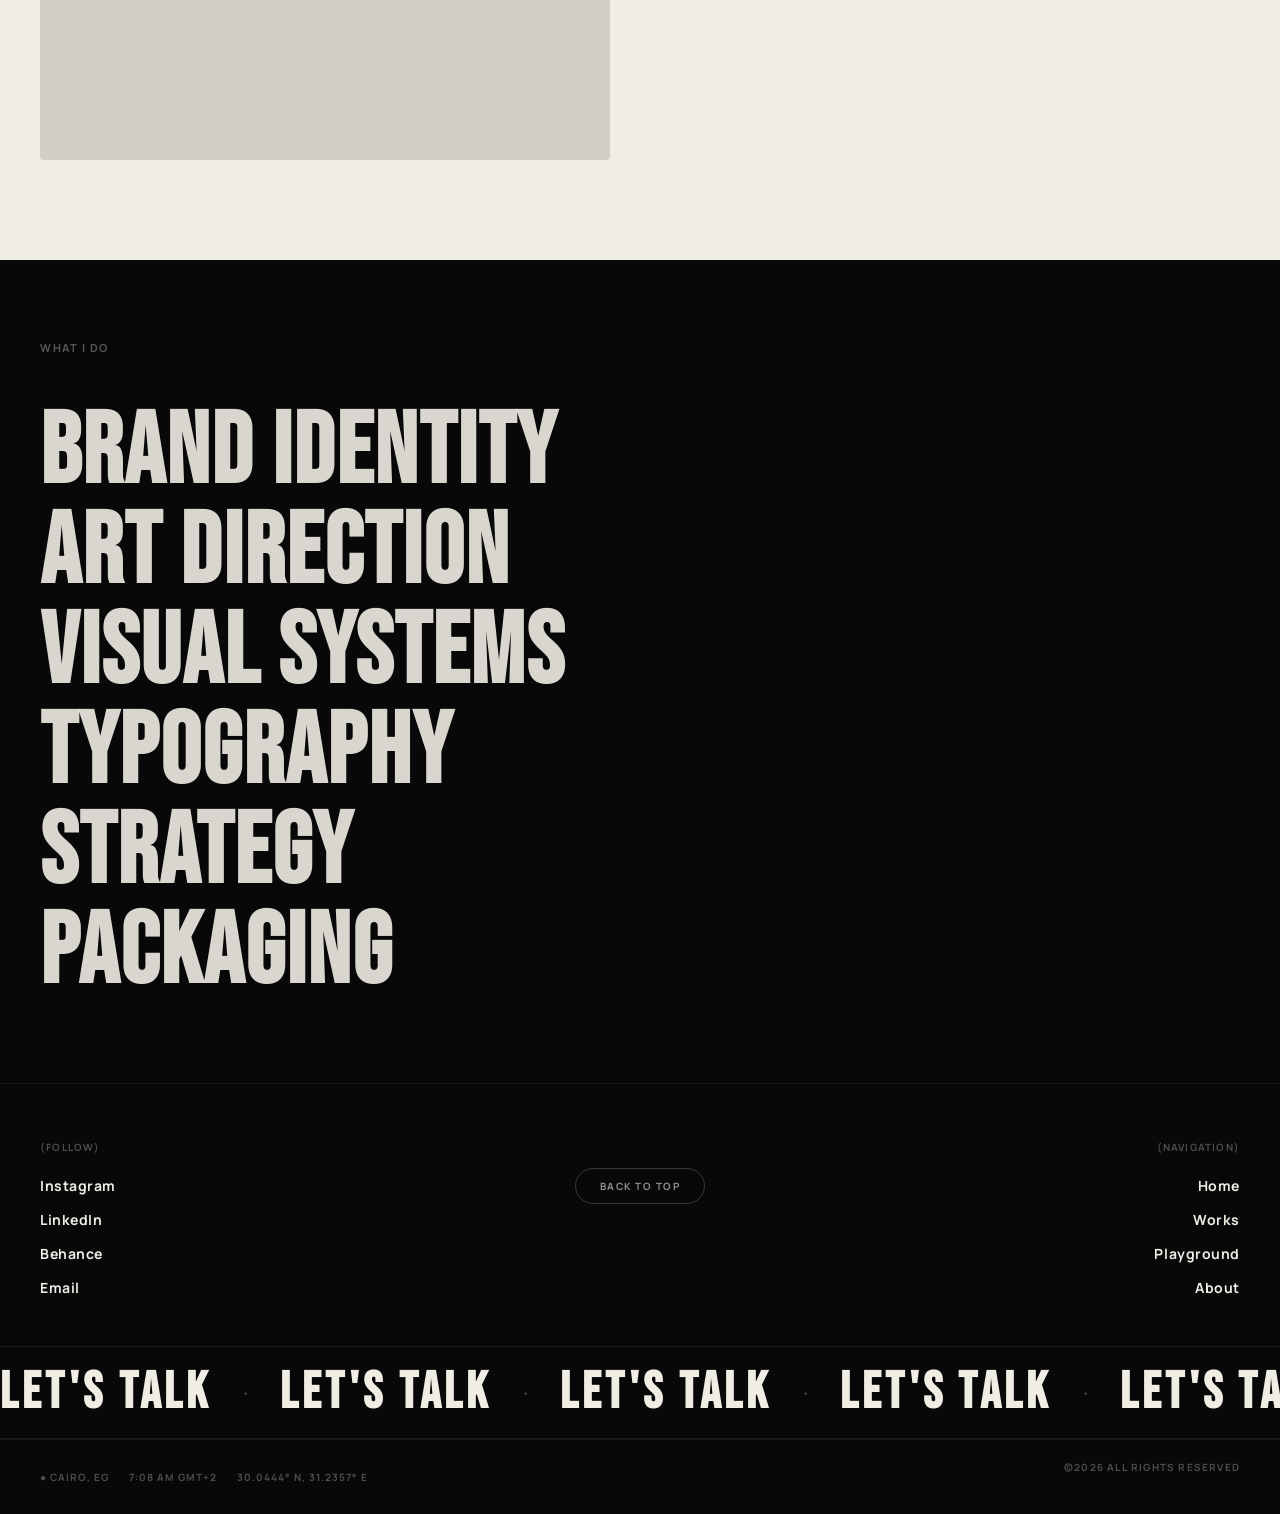
==== commit 567ff8e3: "Comprehensive portfolio rebuild: scroll-expand hero, letter mask, hover animations - Hero: letter-ma" ====
--- a/about.html
+++ b/about.html
@@ -4,18 +4,18 @@
   <meta charset="UTF-8" />
   <meta name="viewport" content="width=device-width, initial-scale=1.0" />
   <title>About — Norhan Gevara</title>
+  <meta name="description" content="Norhan Gevara — Brand designer and creative director based in Cairo, Egypt." />
   <link rel="stylesheet" href="styles.css" />
 </head>
-<body>
+<body class="page-about">
 
-<div id="page-loader"><span id="loader-number">100</span></div>
-
+<!-- ── HEADER ── -->
 <header id="site-header">
   <div class="header-meta">
     <span class="dot"></span>
     <span>Cairo, EG</span>
-    <span data-live-clock>--:-- -- GMT+2</span>
-    <span>30.0444° N, 31.2357° E</span>
+    <span data-live-clock>--:-- --  GMT+2</span>
+    <span class="header-coords">30.0444° N, 31.2357° E</span>
   </div>
   <nav class="header-nav">
     <a href="index.html"      class="nav-link"><span>Home</span><span class="nav-clone">Home</span></a>
@@ -26,77 +26,56 @@
 </header>
 
 <!-- ══════════════════════════════════════════
-     ABOUT HERO — Terracotta
+     ABOUT HERO (terracotta)
 ═══════════════════════════════════════════ -->
 <section id="about-hero">
-  <h1 class="about-hero-title">ABOUT NORHAN</h1>
-  <div class="about-hero-sub">
-    <span>Who's This?</span>
-    <span>Cairo, EG</span>
-  </div>
+  <p class="about-hero-eyebrow fade-up" data-delay="0">Cairo, Egypt · Brand Designer</p>
+  <h1 class="about-hero-title reveal-clip" data-delay="0.05">NORHAN<br>GEVARA</h1>
+  <p class="about-hero-desc fade-up" data-delay="0.15">
+    A brand designer and multidisciplinary creative based in Cairo. I approach everything with intention — nothing is random, and everything serves a purpose.
+  </p>
+</section>
 
-  <div class="about-photo-wrap">
-    <div class="about-photo">
-      <div class="about-photo-placeholder">
-        <span style="font-size:14px; letter-spacing:0.08em; display:block; margin-bottom:8px;">YOUR PHOTO HERE</span>
-        <span style="font-size:11px; opacity:0.5;">Replace with portrait image</span>
-      </div>
+<!-- ══════════════════════════════════════════
+     BIO
+═══════════════════════════════════════════ -->
+<section id="about-bio">
+  <div class="bio-photo fade-in" data-delay="0">
+    <!-- Replace with actual photo -->
+    <div style="width:100%;height:100%;background:rgba(13,13,13,0.06);display:flex;align-items:center;justify-content:center;">
+      <span style="font-family:'Bebas Neue',sans-serif;font-size:24px;letter-spacing:0.1em;color:rgba(13,13,13,0.2);">YOUR PHOTO</span>
     </div>
   </div>
 
-  <div class="about-hero-links">
-    <a href="https://www.linkedin.com/in/norhan-gevara-06137a178/" target="_blank" class="pill pill-light">LinkedIn</a>
-    <a href="https://www.behance.net/norhangevara" target="_blank" class="pill pill-light">Behance</a>
-    <a href="mailto:norhangevara@gmail.com" class="pill pill-light">Email</a>
+  <div class="bio-text">
+    <h3 class="fade-up" data-delay="0.05">ABOUT ME</h3>
+    <p class="fade-up" data-delay="0.1">
+      I'm a graphic designer specialising in branding — but I see myself as a creative that explores many fields. I approach everything I create with intention: nothing is random, and everything needs to serve a purpose.
+    </p>
+    <p class="fade-up" data-delay="0.14">
+      I value clarity, but I don't like work that feels cold or generic. There's always a layer of meaning, emotion, or narrative behind it. Aesthetically, I'm drawn to refined, contemporary visuals with a strong sense of balance, clean compositions, thoughtful typography, and grounded palettes.
+    </p>
+    <p class="fade-up" data-delay="0.18">
+      Strong outcomes come from a mix of clear vision, collaboration, and disciplined execution.
+    </p>
+
+    <div class="bio-links fade-up" data-delay="0.22">
+      <a href="mailto:norhangevara@gmail.com" class="btn-pill" style="margin-top:32px;display:inline-flex;">Get in Touch</a>
+    </div>
   </div>
 </section>
 
 <!-- ══════════════════════════════════════════
-     BIO — Sand/Cream
-═══════════════════════════════════════════ -->
-<section id="about-bio">
-  <div class="bio-text fade-up" data-delay="0">
-    <p>I'm not interested in making things look good.<br>That's the easy part.</p>
-    <p>I'm interested in building brands that hold together —<br>across space, across touchpoints,<br>across the way people experience them.</p>
-    <p>My work sits between design and direction,<br>where strategy meets storytelling<br>and ideas become something you can actually step into.</p>
-    <p>I think in systems, not just visuals.<br>In feeling, not just form.<br>And in the kind of details most people overlook,<br>but everyone notices.</p>
-  </div>
-
-  <!-- Floating objects -->
-  <div class="bio-objects fade-up" data-delay="0.15">
-    <div class="bio-object" title="Design tools">✏️</div>
-    <div class="bio-object" title="Colour">🎨</div>
-    <div class="bio-object" title="Systems">📐</div>
-  </div>
-
-  <!-- Personality tags -->
-  <div class="bio-tags fade-up" data-delay="0.25">
-    <span class="pill pill-dark">Systems Thinker</span>
-    <span class="pill pill-dark">Detail Obsessed</span>
-    <span class="pill pill-dark">Brand Strategist</span>
-    <span class="pill pill-dark">Cairo → Everywhere</span>
-  </div>
-</section>
-
-<!-- ══════════════════════════════════════════
-     DISCIPLINES — Terracotta
+     DISCIPLINES (dark)
 ═══════════════════════════════════════════ -->
 <section id="about-disciplines">
-  <span class="discipline-line"><span class="line-inner">BRAND IDENTITY</span></span>
-  <span class="discipline-line"><span class="line-inner">ART DIRECTION</span></span>
-  <span class="discipline-line"><span class="line-inner">VISUAL SYSTEMS</span></span>
-  <span class="discipline-line"><span class="line-inner">TYPOGRAPHY</span></span>
-  <span class="discipline-line"><span class="line-inner">CREATIVE DIRECTION</span></span>
-</section>
-
-<!-- ══════════════════════════════════════════
-     WIP — Near-Black
-═══════════════════════════════════════════ -->
-<section id="about-wip">
-  <p class="wip-label">Status</p>
-  <div class="wip-text">
-    MORE TO COME.<br>CURRENTLY BUILDING.
-  </div>
+  <p class="disciplines-title fade-in" data-delay="0">What I Do</p>
+  <span class="discipline-line">Brand Identity</span>
+  <span class="discipline-line">Art Direction</span>
+  <span class="discipline-line">Visual Systems</span>
+  <span class="discipline-line">Typography</span>
+  <span class="discipline-line">Strategy</span>
+  <span class="discipline-line">Packaging</span>
 </section>
 
 <!-- ══════════════════════════════════════════
@@ -107,47 +86,55 @@
     <div>
       <p class="footer-col-label">(Follow)</p>
       <ul class="footer-links">
-        <li><a href="https://www.instagram.com/the_g_playground/" class="footer-link" target="_blank"><span>Instagram</span><span class="footer-clone">Instagram</span></a></li>
-        <li><a href="https://www.linkedin.com/in/norhan-gevara-06137a178/" class="footer-link" target="_blank"><span>LinkedIn</span><span class="footer-clone">LinkedIn</span></a></li>
-        <li><a href="https://www.behance.net/norhangevara" class="footer-link" target="_blank"><span>Behance</span><span class="footer-clone">Behance</span></a></li>
+        <li><a href="https://www.instagram.com/the_g_playground/" class="footer-link" target="_blank" rel="noopener"><span>Instagram</span><span class="footer-clone">Instagram</span></a></li>
+        <li><a href="https://www.linkedin.com/in/norhan-gevara-06137a178/" class="footer-link" target="_blank" rel="noopener"><span>LinkedIn</span><span class="footer-clone">LinkedIn</span></a></li>
+        <li><a href="https://www.behance.net/norhangevara" class="footer-link" target="_blank" rel="noopener"><span>Behance</span><span class="footer-clone">Behance</span></a></li>
         <li><a href="mailto:norhangevara@gmail.com" class="footer-link"><span>Email</span><span class="footer-clone">Email</span></a></li>
       </ul>
     </div>
+
     <div class="footer-back-top">
       <button class="back-top-btn">Back to Top</button>
     </div>
+
     <div class="footer-nav-col">
       <p class="footer-col-label">(Navigation)</p>
       <ul class="footer-links" style="text-align:right;">
-        <li><a href="index.html"       class="footer-link" style="display:inline-flex;"><span>Home</span><span class="footer-clone">Home</span></a></li>
-        <li><a href="works.html"       class="footer-link" style="display:inline-flex;"><span>Works</span><span class="footer-clone">Works</span></a></li>
-        <li><a href="playground.html"  class="footer-link" style="display:inline-flex;"><span>Playground</span><span class="footer-clone">Playground</span></a></li>
-        <li><a href="about.html"       class="footer-link" style="display:inline-flex;"><span>About</span><span class="footer-clone">About</span></a></li>
+        <li><a href="index.html"      class="footer-link" style="display:inline-flex;"><span>Home</span><span class="footer-clone">Home</span></a></li>
+        <li><a href="works.html"      class="footer-link" style="display:inline-flex;"><span>Works</span><span class="footer-clone">Works</span></a></li>
+        <li><a href="playground.html" class="footer-link" style="display:inline-flex;"><span>Playground</span><span class="footer-clone">Playground</span></a></li>
+        <li><a href="about.html"      class="footer-link" style="display:inline-flex;"><span>About</span><span class="footer-clone">About</span></a></li>
       </ul>
     </div>
   </div>
+
   <div class="footer-marquee-band">
     <a href="mailto:norhangevara@gmail.com" style="display:block;">
       <div class="footer-marquee-track">
         <span class="footer-marquee-item">LET'S TALK</span>
-        <span class="footer-marquee-item" style="opacity:0.4;">·</span>
+        <span class="footer-marquee-dot">·</span>
         <span class="footer-marquee-item">LET'S TALK</span>
-        <span class="footer-marquee-item" style="opacity:0.4;">·</span>
+        <span class="footer-marquee-dot">·</span>
         <span class="footer-marquee-item">LET'S TALK</span>
-        <span class="footer-marquee-item" style="opacity:0.4;">·</span>
+        <span class="footer-marquee-dot">·</span>
         <span class="footer-marquee-item">LET'S TALK</span>
-        <span class="footer-marquee-item" style="opacity:0.4;">·</span>
+        <span class="footer-marquee-dot">·</span>
         <span class="footer-marquee-item">LET'S TALK</span>
-        <span class="footer-marquee-item" style="opacity:0.4;">·</span>
+        <span class="footer-marquee-dot">·</span>
         <span class="footer-marquee-item">LET'S TALK</span>
-        <span class="footer-marquee-item" style="opacity:0.4;">·</span>
+        <span class="footer-marquee-dot">·</span>
         <span class="footer-marquee-item">LET'S TALK</span>
-        <span class="footer-marquee-item" style="opacity:0.4;">·</span>
+        <span class="footer-marquee-dot">·</span>
         <span class="footer-marquee-item">LET'S TALK</span>
-        <span class="footer-marquee-item" style="opacity:0.4;">·</span>
+        <span class="footer-marquee-dot">·</span>
+        <span class="footer-marquee-item">LET'S TALK</span>
+        <span class="footer-marquee-dot">·</span>
+        <span class="footer-marquee-item">LET'S TALK</span>
+        <span class="footer-marquee-dot">·</span>
       </div>
     </a>
   </div>
+
   <div class="footer-bottom">
     <div class="footer-bottom-meta">
       <span>● Cairo, EG</span>
--- a/styles.css
+++ b/styles.css
@@ -2,7 +2,7 @@
    NORHAN GEVARA PORTFOLIO — GLOBAL STYLES
    ============================================================ */
 
-@import url('https://fonts.googleapis.com/css2?family=Bebas+Neue&family=Manrope:wght@400;600;700;800&display=swap');
+@import url('https://fonts.googleapis.com/css2?family=Bebas+Neue&family=Manrope:wght@400;500;600;700;800&display=swap');
 
 /* ── DESIGN SYSTEM ── */
 :root {
@@ -16,8 +16,7 @@
   --cl-accent-4: 100, 80, 60;
   --cl-text-1: 240, 237, 228;
   --cl-background-light: 240, 237, 228;
-  --scaler: 1;
-  --base-size-desktop-w: 1512;
+  --header-h: 44px;
 }
 
 /* ── RESET ── */
@@ -32,6 +31,7 @@
 }
 a { text-decoration: none; color: inherit; }
 img { display: block; max-width: 100%; }
+ul { list-style: none; }
 
 /* ── PAGE LOADER ── */
 #page-loader {
@@ -52,887 +52,1039 @@
 
 /* ── HEADER ── */
 #site-header {
-  position: fixed; top: 0; left: 0; right: 0; z-index: 1000;
+  position: fixed; top: 0; left: 0; right: 0;
+  z-index: 1000;
   background: rgb(var(--cl-primary-white));
-  border-bottom: 1px solid rgba(var(--cl-primary), 0.12);
+  border-bottom: 1px solid rgba(var(--cl-primary), 0.1);
   display: flex; align-items: center; justify-content: space-between;
   padding: 0 24px;
-  height: 44px;
+  height: var(--header-h);
+  transition: transform 0.4s cubic-bezier(0.22,1,0.36,1),
+              box-shadow 0.3s ease,
+              background 0.3s ease;
+}
+#site-header.scrolled {
+  box-shadow: 0 1px 20px rgba(var(--cl-primary), 0.08);
+}
+#site-header.hidden-up {
+  transform: translateY(-100%);
 }
 .header-meta {
-  display: flex; align-items: center; gap: 24px;
-  font-size: 11px; letter-spacing: 0.08em; text-transform: uppercase;
-  font-weight: 700; color: rgba(var(--cl-primary), 0.7);
+  display: flex; align-items: center; gap: 20px;
+  font-size: 10px; letter-spacing: 0.1em; text-transform: uppercase;
+  font-weight: 700; color: rgba(var(--cl-primary), 0.5);
 }
 .header-meta .dot {
   width: 6px; height: 6px; border-radius: 50%;
   background: #4CAF50;
-  animation: pulse 2s infinite;
-}
-@keyframes pulse { 0%,100%{opacity:1} 50%{opacity:0.4} }
-.header-nav { display: flex; align-items: center; gap: 32px; }
+  animation: pulse 2.5s infinite;
+}
+@keyframes pulse { 0%,100%{opacity:1} 50%{opacity:0.3} }
+.header-coords { display: none; }
+@media (min-width: 768px) { .header-coords { display: inline; } }
+.header-nav { display: flex; align-items: center; gap: 28px; }
 .nav-link {
-  font-size: 12px; letter-spacing: 0.1em; text-transform: uppercase;
+  font-size: 11px; letter-spacing: 0.12em; text-transform: uppercase;
   font-weight: 700; position: relative; overflow: hidden;
   display: inline-flex; flex-direction: column; height: 1.2em;
 }
 .nav-link span {
   display: block; line-height: 1.2;
-  transition: transform 0.35s cubic-bezier(0.76, 0, 0.24, 1);
-}
-.nav-link .nav-clone {
-  position: absolute; top: 100%; left: 0;
-}
+  transition: transform 0.38s cubic-bezier(0.76, 0, 0.24, 1);
+}
+.nav-link .nav-clone { position: absolute; top: 100%; left: 0; }
 .nav-link:hover span { transform: translateY(-100%); }
-.nav-link.active span { opacity: 0.5; }
+.nav-link.active { opacity: 0.4; pointer-events: none; }
 
 /* ── SECTIONS BASE ── */
 section { width: 100%; }
-.pt-header { padding-top: 44px; }
-
-/* ── HERO ── */
+
+/* ══════════════════════════════════════════
+   HERO — SCROLL EXPAND
+═══════════════════════════════════════════ */
+#hero-scroll-container {
+  position: relative;
+  /* JS sets height dynamically for scroll distance */
+  height: 300vh;
+}
+
 #hero {
-  min-height: 100vh;
+  position: sticky;
+  top: 0;
+  width: 100%;
+  height: 100vh;
   background: rgb(var(--cl-primary-white));
+  display: flex;
+  flex-direction: column;
+  align-items: center;
+  justify-content: center;
+  overflow: hidden;
+  padding-top: var(--header-h);
+}
+
+/* ── Hero Name ── */
+.hero-name-wrap {
+  position: absolute;
+  top: 50%;
+  left: 50%;
+  transform: translate(-50%, -50%);
+  z-index: 10;
+  opacity: 0; /* animated in by JS */
+  transition: opacity 0.6s ease, top 0.7s cubic-bezier(0.22,1,0.36,1), transform 0.7s cubic-bezier(0.22,1,0.36,1);
+  white-space: nowrap;
+  text-align: center;
+  pointer-events: none;
+}
+.hero-name-wrap.visible { opacity: 1; pointer-events: auto; }
+.hero-name-wrap.moved-up {
+  top: calc(var(--header-h) + 32px);
+  transform: translate(-50%, 0);
+}
+
+.hero-name {
+  font-family: 'Bebas Neue', sans-serif;
+  font-size: clamp(48px, 9vw, 130px);
+  letter-spacing: 0.04em;
+  line-height: 1;
+  display: flex;
+  gap: 0.02em;
+  color: rgb(var(--cl-primary));
+}
+
+/* Letter mask: each letter is a small overflow:hidden container
+   with two stacked spans — top (visible) and clone (slides in on hover) */
+.hero-letter {
+  display: inline-block;
+  overflow: hidden;
   position: relative;
+  height: 1em;
+  cursor: default;
+}
+.hero-letter-inner {
+  display: flex;
+  flex-direction: column;
+  transition: transform 0.45s cubic-bezier(0.76, 0, 0.24, 1);
+}
+.hero-letter-top,
+.hero-letter-bot {
+  display: block;
+  height: 1em;
+  line-height: 1;
+}
+.hero-letter-bot {
+  color: rgba(var(--cl-accent-2), 1);
+}
+.hero-letter:hover .hero-letter-inner {
+  transform: translateY(-1em);
+}
+/* Space between first/last name */
+.hero-letter.space {
+  width: 0.35em;
+  pointer-events: none;
+}
+
+/* ── Hero Middle Row ── */
+.hero-middle-row {
+  position: absolute;
+  bottom: 0;
+  left: 0; right: 0;
+  display: flex;
+  align-items: flex-end;
+  justify-content: space-between;
+  padding: 0 40px 48px;
+  opacity: 0;
+  transition: opacity 0.6s ease;
+  pointer-events: none;
+}
+.hero-middle-row.visible {
+  opacity: 1;
+  pointer-events: auto;
+}
+
+.hero-side {
+  font-family: 'Bebas Neue', sans-serif;
+  font-size: clamp(32px, 5vw, 72px);
+  letter-spacing: 0.06em;
+  line-height: 1;
+  color: rgb(var(--cl-primary));
+  transition: transform 0.1s linear;
+  will-change: transform;
+}
+
+.hero-video-card {
+  width: clamp(200px, 28vw, 380px);
+  aspect-ratio: 9/14;
+  border-radius: 8px;
+  overflow: hidden;
+  background: rgb(var(--cl-primary));
+  position: relative;
+  flex-shrink: 0;
+  transition: width 0.1s linear, height 0.1s linear, border-radius 0.1s linear;
+  will-change: width, height, border-radius;
+}
+.hero-video-inner {
+  width: 100%; height: 100%;
+  object-fit: cover;
+  display: flex; align-items: center; justify-content: center;
+}
+.hero-video-inner video {
+  width: 100%; height: 100%;
+  object-fit: cover;
+  display: block;
+}
+.hero-video-placeholder {
   display: flex; flex-direction: column;
-  overflow: hidden;
-}
-.hero-title-wrap {
-  position: relative;
-  width: 100%;
-  overflow: hidden;
-  line-height: 0.9;
-  padding-top: 44px;
-}
-.hero-title {
-  font-family: 'Bebas Neue', sans-serif;
-  font-size: clamp(80px, 14.5vw, 220px);
-  letter-spacing: -0.02em;
+  align-items: center; justify-content: center;
+  width: 100%; height: 100%;
+  gap: 8px;
+}
+.hvp-label {
+  font-family: 'Bebas Neue', sans-serif;
+  font-size: clamp(20px, 3vw, 36px);
+  letter-spacing: 0.1em;
+  color: rgb(var(--cl-text-1));
+}
+.hvp-sub {
+  font-size: 11px;
+  letter-spacing: 0.08em;
+  color: rgba(var(--cl-text-1), 0.4);
   text-transform: uppercase;
-  white-space: nowrap;
-  color: rgb(var(--cl-primary));
-  display: block;
-  width: 100%;
-  text-align: center;
-}
-.hero-middle {
-  flex: 1;
-  display: flex; align-items: center; justify-content: center;
-  position: relative;
-  padding: 40px 24px;
-}
-.hero-subtitle-left {
-  position: absolute; left: 40px; bottom: 80px;
-  font-family: 'Bebas Neue', sans-serif;
-  font-size: clamp(48px, 6.5vw, 100px);
-  letter-spacing: -0.02em;
-  color: rgb(var(--cl-primary));
-}
-.hero-subtitle-right {
-  position: absolute; right: 40px; bottom: 80px;
-  font-family: 'Bebas Neue', sans-serif;
-  font-size: clamp(48px, 6.5vw, 100px);
-  letter-spacing: -0.02em;
-  color: rgb(var(--cl-primary));
-}
-.hero-card {
-  width: clamp(280px, 38%, 560px);
-  border: 1px solid rgba(var(--cl-primary), 0.2);
-  overflow: hidden;
-  position: relative;
-}
-.hero-card-meta {
-  display: flex; justify-content: space-between;
-  padding: 10px 14px;
-  font-size: 11px; letter-spacing: 0.1em; text-transform: uppercase;
-  font-weight: 700; color: rgba(var(--cl-primary), 0.6);
-}
-.hero-card-img {
-  width: 100%; aspect-ratio: 16/9;
-  background: linear-gradient(135deg, rgb(var(--cl-accent-2)) 0%, rgb(var(--cl-accent-1)) 100%);
-  display: flex; align-items: center; justify-content: center;
-  overflow: hidden;
-}
-.hero-card-img img { width: 100%; height: 100%; object-fit: cover; }
-.hero-card-placeholder {
-  color: rgb(var(--cl-text-1)); font-family: 'Bebas Neue', sans-serif;
-  font-size: 28px; letter-spacing: 0.05em; opacity: 0.5;
-  text-align: center;
-}
-.scroll-down {
-  position: absolute; bottom: 24px; left: 50%; transform: translateX(-50%);
-  font-size: 11px; letter-spacing: 0.12em; text-transform: uppercase;
-  font-weight: 700; color: rgba(var(--cl-primary), 0.5);
-  display: flex; flex-direction: column; align-items: center; gap: 6px;
-}
-.scroll-down::after {
-  content: '';
-  width: 1px; height: 24px;
+}
+
+/* ── Scroll cue ── */
+.scroll-cue {
+  position: absolute;
+  bottom: 40px;
+  left: 50%;
+  transform: translateX(-50%);
+  display: flex; flex-direction: column; align-items: center;
+  gap: 8px;
+  opacity: 0;
+  transition: opacity 0.5s ease;
+  pointer-events: none;
+}
+.scroll-cue.visible { opacity: 1; }
+.scroll-cue.hidden-out { opacity: 0; }
+.scroll-cue-text {
+  font-size: 9px; letter-spacing: 0.2em; text-transform: uppercase;
+  color: rgba(var(--cl-primary), 0.4); font-weight: 700;
+}
+.scroll-cue-line {
+  width: 1px; height: 40px;
   background: rgba(var(--cl-primary), 0.3);
   animation: scrollLine 1.8s ease-in-out infinite;
-}
-@keyframes scrollLine { 0%,100%{opacity:0;transform:scaleY(0);transform-origin:top} 50%{opacity:1;transform:scaleY(1);transform-origin:top} }
-
-/* ── MARQUEE ── */
-.marquee-section {
-  overflow: hidden;
-  border-top: 1px solid rgba(var(--cl-primary), 0.1);
-  border-bottom: 1px solid rgba(var(--cl-primary), 0.1);
-  padding: 14px 0;
-  background: rgb(var(--cl-primary-white));
-}
-.marquee-track {
-  display: flex; white-space: nowrap; width: max-content;
-  animation: marquee 22s linear infinite;
-}
-@keyframes marquee { from{transform:translateX(0)} to{transform:translateX(-50%)} }
-.marquee-item {
-  font-family: 'Bebas Neue', sans-serif;
-  font-size: clamp(28px, 4vw, 52px);
+  transform-origin: top center;
+}
+@keyframes scrollLine {
+  0%   { transform: scaleY(0); opacity: 0; }
+  30%  { opacity: 1; }
+  100% { transform: scaleY(1); opacity: 0; }
+}
+
+/* ══════════════════════════════════════════
+   FULL-SCREEN VIDEO SECTION
+═══════════════════════════════════════════ */
+#full-video-section {
+  width: 100%;
+  height: 100vh;
+  background: rgb(var(--cl-primary-dark));
+  position: relative;
+  overflow: hidden;
+}
+.full-video-inner {
+  width: 100%; height: 100%;
+  position: relative;
+}
+.full-video-inner video {
+  width: 100%; height: 100%;
+  object-fit: cover;
+  display: block;
+}
+.full-video-placeholder {
+  width: 100%; height: 100%;
+  display: flex; align-items: center; justify-content: center;
+}
+.fvp-label {
+  font-family: 'Bebas Neue', sans-serif;
+  font-size: clamp(40px, 8vw, 100px);
+  letter-spacing: 0.15em;
+  color: rgba(var(--cl-text-1), 0.2);
+}
+
+/* ══════════════════════════════════════════
+   LETTER-BY-LETTER TITLE
+═══════════════════════════════════════════ */
+.letter-title-wrap {
+  padding: 80px 40px 0;
+  overflow: hidden;
+}
+.letter-title {
+  font-family: 'Bebas Neue', sans-serif;
+  font-size: clamp(60px, 11vw, 160px);
   letter-spacing: 0.02em;
-  padding: 0 28px;
+  line-height: 0.9;
+  display: flex;
+  flex-wrap: wrap;
   color: rgb(var(--cl-primary));
 }
-.marquee-item.lowercase {
-  font-family: 'Manrope', sans-serif;
-  font-weight: 700;
-  font-size: clamp(18px, 2.5vw, 34px);
-  font-style: italic;
-  opacity: 0.65;
-}
-.marquee-divider { opacity: 0.25; padding: 0 8px; }
-
-/* ── SPOTLIGHT (dark) ── */
-#spotlight {
-  background: rgb(var(--cl-primary-dark));
-  min-height: 60vh;
-  display: flex; align-items: center; justify-content: center;
-  position: relative;
-  overflow: hidden;
-}
-.spotlight-inner {
-  width: 100%; max-width: 1200px;
-  padding: 80px 40px;
-  display: flex; align-items: center; gap: 60px;
-}
-.spotlight-image {
-  flex: 0 0 55%;
-  aspect-ratio: 16/10;
-  background: linear-gradient(135deg, rgba(var(--cl-accent-2),0.3) 0%, rgba(var(--cl-accent-1),0.5) 100%);
-  overflow: hidden; position: relative;
-}
-.spotlight-image img { width: 100%; height: 100%; object-fit: cover; }
-.spotlight-placeholder {
-  position: absolute; inset: 0;
-  display: flex; align-items: center; justify-content: center;
-  flex-direction: column; gap: 12px;
-  color: rgba(var(--cl-text-1), 0.3);
-  font-family: 'Bebas Neue', sans-serif;
-  font-size: 22px; letter-spacing: 0.05em;
-}
-.spotlight-text { flex: 1; }
-.spotlight-eyebrow {
-  font-size: 11px; letter-spacing: 0.12em; text-transform: uppercase;
-  font-weight: 700; color: rgba(var(--cl-text-1), 0.4);
-  margin-bottom: 20px;
-}
-.spotlight-title {
-  font-family: 'Bebas Neue', sans-serif;
-  font-size: clamp(48px, 6vw, 90px);
-  letter-spacing: -0.02em;
-  color: rgb(var(--cl-text-1));
-  line-height: 0.95;
-  margin-bottom: 24px;
-}
-.spotlight-tags { display: flex; flex-wrap: wrap; gap: 8px; }
-
-/* ── MANIFESTO SECTION ── */
-#manifesto {
-  background: rgb(var(--cl-accent-2));
-  padding: 120px 40px;
-  text-align: center;
-  overflow: hidden;
-}
-.manifesto-lines { }
-.manifesto-line {
-  font-family: 'Bebas Neue', sans-serif;
-  font-size: clamp(60px, 9vw, 140px);
-  letter-spacing: -0.02em;
-  color: rgb(var(--cl-text-1));
+.letter-title-light .letter-title {
+  color: rgb(var(--cl-text-1));
+}
+.lt-char {
+  display: inline-block;
+  overflow: hidden;
+  height: 1em;
+}
+.lt-char-inner {
   display: block;
-  line-height: 0.92;
-  overflow: hidden;
-}
-.manifesto-line.mixed {
-  font-family: 'Manrope', sans-serif;
-  font-weight: 800;
-  font-size: clamp(28px, 4vw, 60px);
-  font-style: italic;
-  letter-spacing: -0.01em;
-  opacity: 0.75;
-}
-.manifesto-line-inner { display: block; }
-
-/* ── FEATURED WORKS ── */
+  transform: translateY(100%);
+  transition: transform 0.7s cubic-bezier(0.22,1,0.36,1);
+}
+.lt-char.revealed .lt-char-inner {
+  transform: translateY(0);
+}
+.lt-space {
+  display: inline-block;
+  width: 0.3em;
+}
+
+/* ══════════════════════════════════════════
+   FEATURED WORKS SECTION
+═══════════════════════════════════════════ */
 #featured-works {
   background: rgb(var(--cl-primary-white));
-  padding: 0 0 80px;
-  overflow: hidden;
-}
-.section-title-bleed {
-  font-family: 'Bebas Neue', sans-serif;
-  font-size: clamp(80px, 13vw, 200px);
-  letter-spacing: -0.03em;
-  white-space: nowrap;
-  color: rgb(var(--cl-primary));
-  padding: 0 24px;
-  line-height: 0.9;
-  margin-bottom: 0;
-}
+  padding-bottom: 100px;
+}
+
 .section-meta-row {
-  display: flex; justify-content: space-between; align-items: center;
-  padding: 16px 40px;
-  border-top: 1px solid rgba(var(--cl-primary), 0.15);
-  border-bottom: 1px solid rgba(var(--cl-primary), 0.15);
-  margin-bottom: 40px;
+  display: flex; align-items: center; justify-content: space-between;
+  padding: 24px 40px 40px;
 }
 .section-label {
   font-size: 11px; letter-spacing: 0.1em; text-transform: uppercase;
-  font-weight: 700; color: rgba(var(--cl-primary), 0.5);
+  font-weight: 700; color: rgba(var(--cl-primary), 0.45);
 }
 .section-tags { display: flex; gap: 8px; }
 
-/* ── PILL TAG ── */
-.pill {
-  display: inline-flex; align-items: center;
-  padding: 5px 14px;
-  border-radius: 9999px;
-  border: 1px solid currentColor;
-  font-size: 11px; letter-spacing: 0.1em; text-transform: uppercase;
-  font-weight: 700; white-space: nowrap;
-}
-.pill-dark { color: rgb(var(--cl-primary)); }
-.pill-light { color: rgb(var(--cl-text-1)); }
-.pill-terra { color: rgb(var(--cl-accent-2)); }
-
-/* ── PROJECT CARDS GRID ── */
+/* Works grid */
 .works-grid {
   display: grid;
   grid-template-columns: 1fr 1fr;
-  grid-template-rows: auto auto;
   gap: 2px;
   padding: 0 2px;
 }
-.works-grid .card:nth-child(1) { grid-column: 1 / 2; }
-.works-grid .card:nth-child(2) { grid-column: 2 / 3; }
-.works-grid .card:nth-child(3) { grid-column: 1 / 2; }
-.works-grid .card:nth-child(4) { grid-column: 2 / 3; }
 
 .card {
-  position: relative; overflow: hidden; cursor: pointer;
-  aspect-ratio: 4/3;
-  background: rgb(var(--cl-accent-3));
-}
-.card-img {
-  width: 100%; height: 100%;
-  object-fit: cover;
-  transition: transform 0.6s cubic-bezier(0.22, 1, 0.36, 1), filter 0.4s ease;
-  filter: brightness(0.85);
-}
-.card:hover .card-img { transform: scale(1.04); filter: brightness(0.95); }
+  display: block;
+  position: relative;
+  overflow: hidden;
+  cursor: pointer;
+  background: rgb(var(--cl-primary));
+}
+.card-wide {
+  grid-column: 1 / -1;
+}
+
+.card-img-wrap {
+  width: 100%;
+  aspect-ratio: 16/9;
+  overflow: hidden;
+}
+.card-wide .card-img-wrap {
+  aspect-ratio: 21/9;
+}
+@media (max-width: 640px) {
+  .card-wide .card-img-wrap { aspect-ratio: 16/9; }
+}
+
 .card-placeholder {
   width: 100%; height: 100%;
+  background: linear-gradient(135deg, rgba(13,13,13,0.95), rgba(56,30,18,0.8));
   display: flex; align-items: center; justify-content: center;
-  background: linear-gradient(135deg, rgba(var(--cl-accent-2),0.6), rgba(var(--cl-accent-1),0.8));
-  transition: transform 0.6s ease;
-}
-.card:hover .card-placeholder { transform: scale(1.04); }
+  transition: transform 0.6s cubic-bezier(0.22,1,0.36,1);
+}
+.card:hover .card-placeholder {
+  transform: scale(1.03);
+}
 .card-placeholder-text {
   font-family: 'Bebas Neue', sans-serif;
-  font-size: clamp(28px, 3.5vw, 52px);
-  color: rgba(var(--cl-text-1), 0.4);
-  letter-spacing: 0.03em;
-}
+  font-size: clamp(20px, 4vw, 48px);
+  letter-spacing: 0.1em;
+  color: rgba(var(--cl-text-1), 0.25);
+}
+
 .card-info {
-  position: absolute; bottom: 0; left: 0; right: 0;
-  padding: 20px 24px;
-  background: linear-gradient(to top, rgba(0,0,0,0.6) 0%, transparent 100%);
-  transform: translateY(4px);
-  transition: transform 0.4s ease;
-}
-.card:hover .card-info { transform: translateY(0); }
+  display: flex; align-items: center; justify-content: space-between;
+  padding: 16px 20px;
+  background: rgb(var(--cl-primary-white));
+  border-top: 1px solid rgba(var(--cl-primary), 0.08);
+}
+.card-left { display: flex; align-items: baseline; gap: 12px; }
+.card-num {
+  font-size: 10px; letter-spacing: 0.1em;
+  color: rgba(var(--cl-primary), 0.35); font-weight: 700;
+}
 .card-title {
-  font-family: 'Bebas Neue', sans-serif;
-  font-size: clamp(22px, 2.5vw, 36px);
-  color: rgb(var(--cl-text-1));
-  letter-spacing: -0.01em;
-  line-height: 1;
-  margin-bottom: 8px;
-}
-.card-tags { display: flex; flex-wrap: wrap; gap: 6px; }
-
+  font-size: 13px; font-weight: 700; letter-spacing: 0.04em;
+}
+.card-tags { display: flex; gap: 6px; flex-wrap: wrap; justify-content: flex-end; }
+
+/* ── Pills ── */
+.pill {
+  display: inline-flex; align-items: center;
+  padding: 4px 12px;
+  border-radius: 100px;
+  font-size: 10px; letter-spacing: 0.1em; text-transform: uppercase; font-weight: 700;
+}
+.pill-dark {
+  background: rgb(var(--cl-primary));
+  color: rgb(var(--cl-primary-white));
+}
+.pill-light {
+  background: rgba(var(--cl-primary), 0.08);
+  color: rgba(var(--cl-primary), 0.7);
+  border: 1px solid rgba(var(--cl-primary), 0.12);
+}
+#playground-preview .pill-light {
+  background: rgba(var(--cl-text-1), 0.1);
+  color: rgba(var(--cl-text-1), 0.6);
+  border-color: rgba(var(--cl-text-1), 0.15);
+}
+
+/* ── CTA button ── */
 .cta-wrap {
-  display: flex; justify-content: center;
-  padding: 60px 0 0;
+  display: flex; align-items: center; justify-content: center;
+  padding: 60px 40px 0;
 }
 .btn-pill {
-  display: inline-flex; align-items: center; gap: 8px;
+  display: inline-flex; align-items: center; justify-content: center;
   padding: 14px 40px;
-  border-radius: 9999px;
-  border: 1.5px solid rgb(var(--cl-primary));
-  font-size: 12px; letter-spacing: 0.12em; text-transform: uppercase;
-  font-weight: 700; color: rgb(var(--cl-primary));
-  background: transparent;
-  cursor: pointer;
-  transition: background 0.3s ease, color 0.3s ease;
-}
-.btn-pill:hover { background: rgb(var(--cl-primary)); color: rgb(var(--cl-text-1)); }
+  border-radius: 100px;
+  background: rgb(var(--cl-primary));
+  color: rgb(var(--cl-primary-white));
+  font-size: 11px; letter-spacing: 0.15em; text-transform: uppercase; font-weight: 700;
+  transition: background 0.3s ease, color 0.3s ease, transform 0.5s cubic-bezier(0.22,1,0.36,1);
+}
+.btn-pill:hover {
+  background: rgb(var(--cl-accent-2));
+  color: rgb(var(--cl-primary-white));
+}
 .btn-pill-light {
-  border-color: rgb(var(--cl-text-1));
-  color: rgb(var(--cl-text-1));
-}
-.btn-pill-light:hover { background: rgb(var(--cl-text-1)); color: rgb(var(--cl-primary)); }
-
-/* ── PLAYGROUND SECTION (dark) ── */
+  background: rgb(var(--cl-primary-white));
+  color: rgb(var(--cl-primary));
+}
+.btn-pill-light:hover {
+  background: rgb(var(--cl-accent-2));
+  color: rgb(var(--cl-primary-white));
+}
+
+/* ══════════════════════════════════════════
+   PLAYGROUND SECTION
+═══════════════════════════════════════════ */
 #playground-preview {
   background: rgb(var(--cl-primary-dark));
-  padding: 60px 0 80px;
-  overflow: hidden;
+  padding-bottom: 100px;
+  position: relative;
+  overflow: hidden;
+}
+#playground-preview .letter-title-wrap {
+  padding-top: 80px;
 }
 .playground-meta-row {
-  display: flex; justify-content: space-between; align-items: center;
-  padding: 16px 40px;
-  border-top: 1px solid rgba(var(--cl-text-1), 0.1);
+  display: flex; align-items: center; justify-content: space-between;
+  padding: 20px 40px 48px;
+}
+
+/* Mouse-follow hover image */
+.pg-hover-image {
+  position: fixed;
+  pointer-events: none;
+  z-index: 500;
+  opacity: 0;
+  transform: translate(-50%, -50%) rotate(-6deg) scale(0.9);
+  transition: opacity 0.25s ease, transform 0.25s cubic-bezier(0.22,1,0.36,1);
+  width: 200px;
+  aspect-ratio: 4/3;
+  border-radius: 4px;
+  overflow: hidden;
+  background: rgb(var(--cl-accent-1));
+}
+.pg-hover-image.visible {
+  opacity: 1;
+  transform: translate(-50%, -50%) rotate(-6deg) scale(1);
+}
+.pg-hover-img-inner {
+  width: 100%; height: 100%;
+}
+.pg-img-placeholder {
+  width: 100%; height: 100%;
+  display: flex; align-items: center; justify-content: center;
+  font-family: 'Bebas Neue', sans-serif;
+  font-size: 24px; letter-spacing: 0.1em;
+  color: rgba(var(--cl-text-1), 0.3);
+}
+
+/* Playground list */
+.playground-list {
+  max-width: 800px;
+  margin: 0 auto;
+  padding: 0 40px;
+}
+.playground-item {
+  display: flex; align-items: center;
+  padding: 20px 0;
   border-bottom: 1px solid rgba(var(--cl-text-1), 0.1);
-  margin-bottom: 60px;
-}
-.playground-meta-row .section-label { color: rgba(var(--cl-text-1), 0.4); }
-.section-title-bleed-light {
-  font-family: 'Bebas Neue', sans-serif;
-  font-size: clamp(80px, 13vw, 200px);
-  letter-spacing: -0.03em;
-  white-space: nowrap;
-  color: rgb(var(--cl-text-1));
-  padding: 0 24px;
-  line-height: 0.9;
-  margin-bottom: 0;
-  opacity: 0.9;
-}
-.playground-list {
-  padding: 0 40px;
-  list-style: none;
-}
-.playground-item {
-  display: flex; align-items: baseline; gap: 16px;
-  padding: 12px 0;
-  border-bottom: 1px solid rgba(var(--cl-text-1), 0.07);
   cursor: pointer;
-  transition: opacity 0.2s;
-}
-.playground-item:hover { opacity: 0.7; }
-.playground-num {
+  gap: 20px;
+  transition: padding-left 0.3s cubic-bezier(0.22,1,0.36,1);
+}
+.playground-item:first-child { border-top: 1px solid rgba(var(--cl-text-1), 0.1); }
+.playground-item:hover { padding-left: 12px; }
+.pg-num {
   font-size: 11px; letter-spacing: 0.1em; font-weight: 700;
   color: rgba(var(--cl-text-1), 0.3);
   min-width: 28px;
-  vertical-align: super;
-}
-.playground-name {
-  font-family: 'Bebas Neue', sans-serif;
-  font-size: clamp(40px, 6vw, 90px);
-  letter-spacing: -0.02em;
+}
+.pg-name {
+  flex: 1;
+  font-family: 'Bebas Neue', sans-serif;
+  font-size: clamp(22px, 3vw, 36px);
+  letter-spacing: 0.06em;
   color: rgb(var(--cl-text-1));
   line-height: 1;
 }
-
-/* ── FOOTER ── */
-#site-footer {}
+.pg-arrow {
+  font-size: 18px;
+  color: rgba(var(--cl-text-1), 0.3);
+  transition: color 0.3s ease, transform 0.3s ease;
+}
+.playground-item:hover .pg-arrow {
+  color: rgb(var(--cl-accent-2));
+  transform: translate(3px, -3px);
+}
+
+/* ══════════════════════════════════════════
+   FOOTER
+═══════════════════════════════════════════ */
+#site-footer {
+  background: rgb(var(--cl-primary-dark));
+  color: rgb(var(--cl-text-1));
+  border-top: 1px solid rgba(var(--cl-text-1), 0.08);
+}
+
 .footer-upper {
-  background: rgb(var(--cl-primary-white));
-  border-top: 1px solid rgba(var(--cl-primary), 0.15);
   display: grid;
   grid-template-columns: 1fr auto 1fr;
   align-items: start;
-  padding: 48px 40px;
   gap: 40px;
+  padding: 56px 40px 48px;
 }
 .footer-col-label {
-  font-size: 11px; letter-spacing: 0.1em; text-transform: uppercase;
-  font-weight: 700; color: rgba(var(--cl-primary), 0.4);
+  font-size: 10px; letter-spacing: 0.12em; text-transform: uppercase;
+  font-weight: 700; color: rgba(var(--cl-text-1), 0.3);
   margin-bottom: 20px;
 }
-.footer-links { list-style: none; }
-.footer-links li { margin-bottom: 4px; }
+.footer-links { display: flex; flex-direction: column; gap: 12px; }
 .footer-link {
-  font-family: 'Bebas Neue', sans-serif;
-  font-size: clamp(24px, 3vw, 44px);
-  letter-spacing: -0.01em;
-  color: rgb(var(--cl-primary));
-  display: inline-flex; overflow: hidden; flex-direction: column;
-  height: 1em; line-height: 1;
-}
-.footer-link span { transition: transform 0.3s cubic-bezier(0.76,0,0.24,1); display: block; }
-.footer-link .footer-clone { position: absolute; top: 100%; }
+  font-size: 14px; font-weight: 700; letter-spacing: 0.04em;
+  position: relative; overflow: hidden;
+  display: inline-flex; flex-direction: column; height: 1.2em;
+  color: rgb(var(--cl-text-1));
+}
+.footer-link span { display: block; line-height: 1.2; transition: transform 0.35s cubic-bezier(0.76,0,0.24,1); }
+.footer-clone { position: absolute; top: 100%; left: 0; color: rgb(var(--cl-accent-2)); }
 .footer-link:hover span { transform: translateY(-100%); }
+.footer-nav-col { text-align: right; }
 .footer-back-top {
-  text-align: center; display: flex; align-items: center; justify-content: center;
+  display: flex; align-items: center; justify-content: center;
+  padding-top: 28px;
 }
 .back-top-btn {
-  font-size: 11px; letter-spacing: 0.1em; text-transform: uppercase;
-  font-weight: 700; cursor: pointer; padding: 8px 0;
-  color: rgba(var(--cl-primary), 0.5);
-  background: none; border: none;
-  transition: color 0.2s;
-}
-.back-top-btn:hover { color: rgb(var(--cl-primary)); }
-.footer-nav-col { text-align: right; }
-
+  background: none; border: 1px solid rgba(var(--cl-text-1), 0.2);
+  color: rgba(var(--cl-text-1), 0.6);
+  font-size: 10px; letter-spacing: 0.15em; text-transform: uppercase; font-weight: 700;
+  padding: 10px 24px; border-radius: 100px; cursor: pointer;
+  font-family: 'Manrope', sans-serif;
+  transition: background 0.3s ease, color 0.3s ease, border-color 0.3s ease;
+}
+.back-top-btn:hover {
+  background: rgba(var(--cl-text-1), 0.1);
+  color: rgb(var(--cl-text-1));
+  border-color: rgba(var(--cl-text-1), 0.4);
+}
+
+/* ── Footer marquee ── */
 .footer-marquee-band {
-  background: rgb(var(--cl-accent-1));
-  overflow: hidden;
+  overflow: hidden;
+  border-top: 1px solid rgba(var(--cl-text-1), 0.08);
+  border-bottom: 1px solid rgba(var(--cl-text-1), 0.08);
   padding: 20px 0;
 }
 .footer-marquee-track {
-  display: flex; white-space: nowrap; width: max-content;
-  animation: marquee 12s linear infinite;
+  display: inline-flex; align-items: center; gap: 32px;
+  white-space: nowrap;
+  /* SLOWER: 28s vs original ~12s */
+  animation: footerMarquee 28s linear infinite;
 }
 .footer-marquee-item {
   font-family: 'Bebas Neue', sans-serif;
-  font-size: clamp(80px, 11vw, 150px);
-  color: rgb(var(--cl-text-1));
-  padding: 0 40px;
-  letter-spacing: -0.01em;
+  font-size: clamp(28px, 4vw, 52px); /* smaller than before */
+  letter-spacing: 0.08em;
+  color: rgb(var(--cl-text-1));
   line-height: 1;
-  opacity: 0.9;
-}
+}
+.footer-marquee-dot {
+  font-size: 20px;
+  color: rgba(var(--cl-text-1), 0.25);
+  line-height: 1;
+}
+@keyframes footerMarquee {
+  0%   { transform: translateX(0); }
+  100% { transform: translateX(-50%); }
+}
+
 .footer-bottom {
-  background: rgb(var(--cl-primary-white));
-  padding: 10px 40px;
-  display: flex; justify-content: space-between; align-items: center;
-  border-top: 1px solid rgba(var(--cl-primary), 0.08);
+  display: flex; align-items: center; justify-content: space-between;
+  padding: 20px 40px;
+  border-top: 1px solid rgba(var(--cl-text-1), 0.06);
 }
 .footer-bottom-meta {
-  display: flex; gap: 24px;
-  font-size: 11px; letter-spacing: 0.08em; text-transform: uppercase;
-  font-weight: 700; color: rgba(var(--cl-primary), 0.4);
-}
-
-/* ── WORKS / PLAYGROUND PAGES ── */
+  display: flex; align-items: center; gap: 20px;
+  font-size: 10px; letter-spacing: 0.1em; text-transform: uppercase;
+  color: rgba(var(--cl-text-1), 0.3); font-weight: 700;
+}
+
+/* ══════════════════════════════════════════
+   SCROLL REVEAL UTILITIES
+═══════════════════════════════════════════ */
+.fade-up {
+  opacity: 0;
+  transform: translateY(24px);
+  transition: opacity 0.8s cubic-bezier(0.22,1,0.36,1), transform 0.8s cubic-bezier(0.22,1,0.36,1);
+}
+.fade-up.visible { opacity: 1; transform: translateY(0); }
+
+.fade-in {
+  opacity: 0;
+  transition: opacity 0.8s cubic-bezier(0.22,1,0.36,1);
+}
+.fade-in.visible { opacity: 1; }
+
+.reveal-clip {
+  clip-path: inset(100% 0 0 0);
+  transition: clip-path 0.9s cubic-bezier(0.22,1,0.36,1);
+}
+.reveal-clip.visible { clip-path: inset(0% 0 0 0); }
+
+/* ══════════════════════════════════════════
+   CUSTOM CURSOR
+═══════════════════════════════════════════ */
+#custom-cursor {
+  width: 40px; height: 40px;
+  border: 1.5px solid rgba(var(--cl-primary), 0.5);
+  border-radius: 50%;
+  position: fixed;
+  top: -20px; left: -20px;
+  pointer-events: none;
+  z-index: 9000;
+  transform: translate(0,0);
+  transition: width 0.3s ease, height 0.3s ease, border-color 0.3s ease, background 0.3s ease;
+}
+#custom-cursor.hover {
+  width: 60px; height: 60px;
+  background: rgba(var(--cl-accent-2), 0.1);
+  border-color: rgb(var(--cl-accent-2));
+  top: -30px; left: -30px;
+}
+#custom-cursor-dot {
+  width: 4px; height: 4px;
+  background: rgb(var(--cl-accent-2));
+  border-radius: 50%;
+  position: fixed;
+  top: -2px; left: -2px;
+  pointer-events: none;
+  z-index: 9001;
+}
+
+/* ══════════════════════════════════════════
+   WORKS PAGE
+═══════════════════════════════════════════ */
+body.page-works,
+body.page-playground {
+  background: rgb(var(--cl-primary-dark));
+  overflow: hidden;
+  height: 100vh;
+}
+body.page-works #site-header,
+body.page-playground #site-header {
+  background: transparent;
+  border-bottom-color: rgba(var(--cl-text-1), 0.08);
+}
+body.page-works .nav-link,
+body.page-playground .nav-link {
+  color: rgb(var(--cl-text-1));
+}
+body.page-works .header-meta,
+body.page-playground .header-meta {
+  color: rgba(var(--cl-text-1), 0.45);
+}
+body.page-works .header-meta .dot,
+body.page-playground .header-meta .dot { background: #4CAF50; }
+
+/* Carousel page entrance */
 #carousel-page {
-  height: 100vh; overflow: hidden;
-  background: rgb(var(--cl-primary-dark));
+  opacity: 0;
+  transform: translateY(30px);
+  transition: opacity 0.9s cubic-bezier(0.22,1,0.36,1), transform 0.9s cubic-bezier(0.22,1,0.36,1);
+}
+#carousel-page.page-entered {
+  opacity: 1;
+  transform: translateY(0);
+}
+
+/* Carousel layout */
+#carousel-page {
+  position: fixed; inset: 0;
   display: flex; flex-direction: column;
-}
-.carousel-header {
-  position: fixed; top: 0; left: 0; right: 0; z-index: 100;
-}
-.carousel-body {
+  padding-top: var(--header-h);
+}
+.carousel-wrapper {
   flex: 1;
-  display: grid;
-  grid-template-columns: 1fr minmax(300px, 520px) 1fr;
-  align-items: center;
-  margin-top: 44px;
-  height: calc(100vh - 44px);
-  padding: 0 40px;
-  gap: 40px;
-}
-.carousel-left {
-  display: flex; align-items: center; justify-content: flex-start;
-}
-.carousel-page-label {
-  font-family: 'Bebas Neue', sans-serif;
-  font-size: clamp(60px, 10vw, 140px);
-  letter-spacing: -0.02em;
-  color: rgba(var(--cl-text-1), 0.9);
-  writing-mode: initial;
-}
-.carousel-center { position: relative; height: 100%; display: flex; flex-direction: column; justify-content: center; }
-.carousel-project-title {
-  font-family: 'Bebas Neue', sans-serif;
-  font-size: clamp(28px, 3.5vw, 52px);
-  letter-spacing: -0.01em;
-  color: rgb(var(--cl-text-1));
-  text-align: center;
-  margin-bottom: 20px;
-  height: 1.1em; overflow: hidden;
-}
-.carousel-strip {
+  display: flex;
+  overflow: hidden;
   position: relative;
-  display: flex; flex-direction: column; gap: 6px;
-  overflow: hidden;
-  max-height: calc(100vh - 200px);
+}
+#carousel-strip {
+  position: absolute; inset: 0;
+  display: flex; align-items: center; justify-content: center;
 }
 .carousel-item {
-  position: relative;
-  aspect-ratio: 16/10;
+  position: absolute;
+  width: clamp(200px, 36vw, 500px);
+  aspect-ratio: 3/4;
+  border-radius: 4px;
   overflow: hidden;
   cursor: pointer;
-  flex-shrink: 0;
-  transition: opacity 0.4s ease, transform 0.4s ease;
-}
-.carousel-item.active { opacity: 1; transform: scale(1); }
-.carousel-item.adjacent { opacity: 0.35; transform: scale(0.96); }
-.carousel-item.hidden { opacity: 0; pointer-events: none; }
-.carousel-item-img {
-  width: 100%; height: 100%; object-fit: cover;
-}
-.carousel-item-placeholder {
+  transition: transform 0.6s cubic-bezier(0.22,1,0.36,1),
+              opacity 0.6s cubic-bezier(0.22,1,0.36,1),
+              width 0.6s cubic-bezier(0.22,1,0.36,1);
+}
+.carousel-item .carousel-img-wrap {
+  width: 100%; height: 100%; position: relative; overflow: hidden;
+}
+.carousel-item .carousel-placeholder {
   width: 100%; height: 100%;
-  background: linear-gradient(135deg, rgba(var(--cl-accent-2),0.25), rgba(var(--cl-accent-3),0.4));
-  display: flex; align-items: center; justify-content: center;
-}
-.carousel-item-placeholder span {
-  font-family: 'Bebas Neue', sans-serif;
-  font-size: 24px; color: rgba(var(--cl-text-1),0.3);
-  letter-spacing: 0.05em;
-}
+  background: linear-gradient(135deg, rgba(56,30,18,0.9), rgba(13,13,13,0.95));
+  display: flex; flex-direction: column; align-items: center; justify-content: center;
+  gap: 10px;
+}
+.carousel-item .c-ph-title {
+  font-family: 'Bebas Neue', sans-serif;
+  font-size: clamp(18px, 3vw, 36px);
+  letter-spacing: 0.1em;
+  color: rgba(var(--cl-text-1), 0.5);
+}
+.carousel-item .c-ph-year {
+  font-size: 11px; letter-spacing: 0.1em; text-transform: uppercase; font-weight: 700;
+  color: rgba(var(--cl-text-1), 0.2);
+}
+
+/* Active: center, normal size */
+.carousel-item.active {
+  transform: translateX(0) scale(1);
+  opacity: 1;
+  z-index: 3;
+  width: clamp(200px, 36vw, 500px);
+}
+/* Adjacent: offset to sides, slightly smaller */
+.carousel-item.adjacent {
+  opacity: 0.35;
+  z-index: 2;
+  width: clamp(160px, 28vw, 380px);
+}
+.carousel-item.adjacent:nth-child(even) {
+  transform: translateX(calc(clamp(200px, 36vw, 500px) * 0.75)) scale(0.92);
+}
+.carousel-item.adjacent:not(:nth-child(even)) {
+  transform: translateX(calc(clamp(200px, 36vw, 500px) * -0.75)) scale(0.92);
+}
+.carousel-item.hidden {
+  opacity: 0; pointer-events: none;
+  transform: scale(0.8);
+  z-index: 1;
+}
+
 /* Bracket corners on active item */
 .carousel-item.active::before,
 .carousel-item.active::after {
-  content: ''; position: absolute; width: 14px; height: 14px;
-  border-color: rgba(var(--cl-text-1), 0.7);
-  border-style: solid; z-index: 2;
-}
-.carousel-item.active::before { top: 6px; left: 6px; border-width: 1.5px 0 0 1.5px; }
-.carousel-item.active::after  { bottom: 6px; right: 6px; border-width: 0 1.5px 1.5px 0; }
-/* Two more corners via span inside */
-.carousel-item.active .corner-tr,
-.carousel-item.active .corner-bl {
-  position: absolute; width: 14px; height: 14px;
-  border-color: rgba(var(--cl-text-1), 0.7);
-  border-style: solid; z-index: 2;
-}
-.carousel-item.active .corner-tr { top: 6px; right: 6px; border-width: 1.5px 1.5px 0 0; }
-.carousel-item.active .corner-bl { bottom: 6px; left: 6px; border-width: 0 0 1.5px 1.5px; }
-
-.carousel-pagination {
-  display: flex; align-items: center; justify-content: center; gap: 12px;
-  margin-top: 16px;
-  font-size: 12px; letter-spacing: 0.1em;
-  color: rgba(var(--cl-text-1), 0.3);
-}
-.carousel-pagination .pg-num {
-  cursor: pointer; transition: color 0.2s;
-  font-weight: 700; font-family: 'Manrope', sans-serif;
-}
-.carousel-pagination .pg-num.active { color: rgb(var(--cl-text-1)); }
-.carousel-counter {
-  text-align: center; margin-top: 8px;
-  font-size: 12px; letter-spacing: 0.08em;
-  color: rgba(var(--cl-text-1), 0.35); font-weight: 700;
-}
-.carousel-right {
-  display: flex; flex-direction: column; justify-content: center; gap: 4px;
-}
-.carousel-right-item {
-  font-family: 'Bebas Neue', sans-serif;
-  font-size: clamp(14px, 1.6vw, 22px);
-  letter-spacing: 0.02em;
-  color: rgba(var(--cl-text-1), 0.25);
-  padding: 4px 0;
-  cursor: pointer;
-  transition: color 0.25s ease;
-  white-space: nowrap;
-}
-.carousel-right-item.active { color: rgba(var(--cl-text-1), 0.9); }
-.carousel-right-item:hover { color: rgba(var(--cl-text-1), 0.6); }
-
-.carousel-nav-prev, .carousel-nav-next {
-  position: fixed; top: 50%; transform: translateY(-50%);
-  font-size: 11px; letter-spacing: 0.12em; text-transform: uppercase;
-  font-weight: 700; color: rgba(var(--cl-text-1), 0.4);
-  cursor: pointer; z-index: 50; background: none; border: none;
-  transition: color 0.2s;
-}
-.carousel-nav-prev { left: 40px; }
-.carousel-nav-next { right: 40px; }
-.carousel-nav-prev:hover, .carousel-nav-next:hover { color: rgba(var(--cl-text-1), 0.9); }
-
-.carousel-status-bar {
-  position: fixed; bottom: 0; left: 0; right: 0;
-  display: flex; justify-content: space-between; align-items: center;
-  padding: 12px 40px;
-  font-size: 11px; letter-spacing: 0.1em; text-transform: uppercase;
-  font-weight: 700; z-index: 50;
-}
-.carousel-timer { color: rgba(var(--cl-text-1), 0.4); }
-.carousel-playing {
-  display: flex; align-items: center; gap: 6px;
-  color: rgba(var(--cl-text-1), 0.5);
-}
-.carousel-playing::before {
-  content: ''; width: 6px; height: 6px; border-radius: 50%;
+  content: '';
+  position: absolute;
+  width: 20px; height: 20px;
+  border-color: rgba(var(--cl-text-1), 0.6);
+  border-style: solid;
+  z-index: 10;
+}
+.carousel-item.active::before {
+  top: 10px; right: 10px;
+  border-width: 1px 1px 0 0;
+}
+.carousel-item.active::after {
+  bottom: 10px; left: 10px;
+  border-width: 0 0 1px 1px;
+}
+
+/* Carousel UI */
+.carousel-ui {
+  position: fixed;
+  bottom: 0; left: 0; right: 0;
+  display: flex; align-items: flex-end; justify-content: space-between;
+  padding: 24px 40px 32px;
+  pointer-events: none;
+}
+.carousel-ui > * { pointer-events: auto; }
+.carousel-title-block {}
+#carousel-title {
+  font-family: 'Bebas Neue', sans-serif;
+  font-size: clamp(28px, 4vw, 56px);
+  letter-spacing: 0.04em;
+  color: rgb(var(--cl-text-1));
+  line-height: 1;
+  min-height: 1em;
+}
+.carousel-meta {
+  font-size: 10px; letter-spacing: 0.12em; text-transform: uppercase;
+  color: rgba(var(--cl-text-1), 0.35); font-weight: 700; margin-top: 6px;
+}
+.carousel-nav-block {
+  display: flex; align-items: center; gap: 12px;
+}
+.carousel-btn {
+  background: none;
+  border: 1px solid rgba(var(--cl-text-1), 0.2);
+  color: rgb(var(--cl-text-1));
+  font-size: 11px; letter-spacing: 0.12em; text-transform: uppercase; font-weight: 700;
+  padding: 10px 22px; border-radius: 100px; cursor: pointer;
+  font-family: 'Manrope', sans-serif;
+  transition: background 0.3s ease, border-color 0.3s ease;
+}
+.carousel-btn:hover {
+  background: rgba(var(--cl-text-1), 0.1);
+  border-color: rgba(var(--cl-text-1), 0.5);
+}
+#carousel-counter {
+  font-size: 11px; letter-spacing: 0.1em; font-weight: 700;
+  color: rgba(var(--cl-text-1), 0.4);
+  padding: 0 6px;
+}
+#carousel-timer {
+  font-size: 10px; letter-spacing: 0.08em; font-weight: 700;
+  color: rgba(var(--cl-text-1), 0.3); font-family: 'Bebas Neue', sans-serif;
+}
+
+/* ══════════════════════════════════════════
+   ABOUT PAGE
+═══════════════════════════════════════════ */
+body.page-about {
+  background: rgb(var(--cl-primary-white));
+}
+
+#about-hero {
+  min-height: 100vh;
   background: rgb(var(--cl-accent-2));
-}
-
-/* ── ABOUT PAGE ── */
-#about-hero {
-  background: rgb(var(--cl-accent-2));
-  min-height: 100vh;
-  display: flex; flex-direction: column;
-  overflow: hidden;
-  position: relative;
+  padding: var(--header-h) 40px 80px;
+  display: flex; flex-direction: column; justify-content: flex-end;
+}
+.about-hero-eyebrow {
+  font-size: 11px; letter-spacing: 0.14em; text-transform: uppercase; font-weight: 700;
+  color: rgba(var(--cl-primary-white), 0.6);
+  margin-bottom: 20px;
 }
 .about-hero-title {
   font-family: 'Bebas Neue', sans-serif;
-  font-size: clamp(80px, 14vw, 210px);
-  letter-spacing: -0.02em;
-  color: rgb(var(--cl-text-1));
-  text-align: center;
-  white-space: nowrap;
-  padding-top: 44px;
-  line-height: 0.9;
-}
-.about-hero-sub {
-  display: flex; justify-content: space-between;
-  padding: 16px 40px;
-  font-size: 11px; letter-spacing: 0.1em; text-transform: uppercase;
-  font-weight: 700; color: rgba(var(--cl-text-1), 0.5);
-}
-.about-photo-wrap {
-  flex: 1;
-  display: flex; align-items: flex-end; justify-content: center;
-  padding: 20px 20px 0;
-}
-.about-photo {
-  width: clamp(280px, 42%, 580px);
+  font-size: clamp(60px, 11vw, 160px);
+  letter-spacing: 0.02em; line-height: 0.88;
+  color: rgb(var(--cl-primary-white));
+}
+.about-hero-desc {
+  max-width: 520px;
+  font-size: 15px; line-height: 1.7; font-weight: 500;
+  color: rgba(var(--cl-primary-white), 0.8);
+  margin-top: 32px;
+}
+
+#about-bio {
+  padding: 100px 40px;
+  display: grid;
+  grid-template-columns: 1fr 1fr;
+  gap: 60px;
+  align-items: start;
+}
+@media (max-width: 768px) { #about-bio { grid-template-columns: 1fr; } }
+.bio-photo {
   aspect-ratio: 3/4;
-  background: rgba(var(--cl-text-1), 0.1);
-  overflow: hidden;
-  display: flex; align-items: center; justify-content: center;
-}
-.about-photo img { width: 100%; height: 100%; object-fit: cover; }
-.about-photo-placeholder {
-  color: rgba(var(--cl-text-1), 0.3); text-align: center;
-  font-family: 'Bebas Neue', sans-serif; font-size: 20px;
-  letter-spacing: 0.05em;
-}
-.about-hero-links {
-  display: flex; justify-content: center; gap: 12px;
-  padding: 20px 0 30px;
-}
-
-#about-bio {
-  background: rgb(var(--cl-primary-white));
-  padding: 100px 40px;
-  text-align: center;
-}
-.bio-text {
-  font-size: clamp(16px, 2vw, 24px);
-  text-transform: uppercase;
+  background: rgba(var(--cl-primary), 0.08);
+  border-radius: 4px;
+  overflow: hidden;
+}
+.bio-photo img { width: 100%; height: 100%; object-fit: cover; }
+.bio-text { padding-top: 16px; }
+.bio-text h3 {
+  font-family: 'Bebas Neue', sans-serif;
+  font-size: clamp(32px, 4vw, 52px);
   letter-spacing: 0.04em;
-  line-height: 1.7;
-  max-width: 820px;
-  margin: 0 auto 80px;
-  font-weight: 700;
-}
-.bio-text p { margin-bottom: 2em; }
-.bio-objects {
-  display: flex; justify-content: center; align-items: flex-end;
-  gap: 40px; margin-bottom: 60px;
-}
-.bio-object {
-  width: clamp(80px, 10vw, 140px);
-  height: clamp(80px, 10vw, 140px);
-  border-radius: 50%;
-  background: rgba(var(--cl-accent-2), 0.15);
-  display: flex; align-items: center; justify-content: center;
-  font-size: clamp(32px, 5vw, 56px);
-}
-.bio-tags {
-  display: flex; flex-wrap: wrap; justify-content: center; gap: 10px;
+  margin-bottom: 24px;
+  line-height: 1;
+}
+.bio-text p {
+  font-size: 14px; line-height: 1.8; font-weight: 500;
+  color: rgba(var(--cl-primary), 0.75);
+  margin-bottom: 16px;
 }
 
 #about-disciplines {
-  background: rgb(var(--cl-accent-2));
-  padding: 100px 40px;
-  text-align: center;
-  overflow: hidden;
+  padding: 80px 40px;
+  background: rgb(var(--cl-primary-dark));
+}
+.disciplines-title {
+  font-size: 11px; letter-spacing: 0.14em; text-transform: uppercase; font-weight: 700;
+  color: rgba(var(--cl-text-1), 0.35); margin-bottom: 48px;
 }
 .discipline-line {
   font-family: 'Bebas Neue', sans-serif;
-  font-size: clamp(48px, 9vw, 130px);
-  letter-spacing: -0.02em;
+  font-size: clamp(40px, 8vw, 100px);
+  letter-spacing: 0.02em; line-height: 1;
   color: rgba(var(--cl-text-1), 0.15);
   display: block;
-  line-height: 1;
-  overflow: hidden;
-  margin-bottom: 4px;
-}
-.discipline-line .line-inner { display: block; }
-
-#about-wip {
+  transition: color 0.7s cubic-bezier(0.22,1,0.36,1);
+  cursor: default;
+}
+.discipline-line:hover { color: rgba(var(--cl-text-1), 0.9); }
+
+/* ══════════════════════════════════════════
+   PROJECT PAGE
+═══════════════════════════════════════════ */
+body.page-project { background: rgb(var(--cl-primary-white)); }
+
+#project-hero {
+  min-height: 85vh;
   background: rgb(var(--cl-primary-dark));
-  padding: 120px 40px;
-  text-align: center;
-}
-.wip-label {
-  font-size: 11px; letter-spacing: 0.1em; text-transform: uppercase;
-  font-weight: 700; color: rgba(var(--cl-text-1), 0.3);
-  margin-bottom: 40px;
-}
-.wip-text {
-  font-family: 'Bebas Neue', sans-serif;
-  font-size: clamp(60px, 10vw, 140px);
-  letter-spacing: -0.02em;
-  color: rgba(var(--cl-text-1), 0.9);
-  line-height: 0.95;
-}
-
-/* ── PROJECT DETAIL PAGE ── */
-#project-detail { background: rgb(var(--cl-primary-white)); }
-.project-header {
-  padding-top: 44px;
-  border-bottom: 1px solid rgba(var(--cl-primary), 0.15);
-}
-.project-title-full {
-  font-family: 'Bebas Neue', sans-serif;
-  font-size: clamp(60px, 11vw, 160px);
-  letter-spacing: -0.02em;
-  color: rgb(var(--cl-primary));
-  padding: 24px 40px 16px;
-  line-height: 0.9;
-}
-.project-meta-row {
-  display: flex; justify-content: space-between; align-items: center;
-  padding: 14px 40px;
-}
-.project-category-group { display: flex; align-items: center; gap: 12px; }
-.project-category-label {
-  font-size: 11px; letter-spacing: 0.1em; text-transform: uppercase;
-  font-weight: 700; color: rgba(var(--cl-primary), 0.45);
-}
-.project-hero-wrap {
-  position: relative;
-  width: 100%; aspect-ratio: 16/7;
-  background: linear-gradient(135deg, rgba(var(--cl-accent-2),0.4), rgba(var(--cl-accent-1),0.6));
-  overflow: hidden;
-}
-.project-hero-wrap img { width: 100%; height: 100%; object-fit: cover; }
-.project-hero-placeholder {
-  position: absolute; inset: 0;
-  display: flex; align-items: center; justify-content: center;
-  font-family: 'Bebas Neue', sans-serif;
-  font-size: clamp(32px, 5vw, 70px);
-  color: rgba(var(--cl-text-1), 0.25);
-  letter-spacing: 0.05em;
-}
-.project-sticky-left {
-  position: absolute; left: 24px; top: 50%;
-  transform: translateY(-50%) rotate(-90deg);
-  font-size: 11px; letter-spacing: 0.1em; text-transform: uppercase;
-  font-weight: 700; color: rgba(var(--cl-text-1), 0.5);
-  transform-origin: center;
-  white-space: nowrap;
-}
-.project-sticky-right {
-  position: absolute; right: 24px; top: 50%;
-  transform: translateY(-50%) rotate(90deg);
-  font-size: 11px; letter-spacing: 0.1em; text-transform: uppercase;
-  font-weight: 700; color: rgba(var(--cl-text-1), 0.5);
-  white-space: nowrap;
-}
-.project-body { display: grid; grid-template-columns: 260px 1fr; padding: 60px 40px; gap: 60px; }
-.project-sidebar {}
-.project-meta-block { margin-bottom: 32px; }
-.project-meta-key {
-  font-size: 11px; letter-spacing: 0.1em; text-transform: uppercase;
-  font-weight: 700; color: rgba(var(--cl-primary), 0.4); margin-bottom: 6px;
-}
-.project-meta-val { font-size: 14px; font-weight: 600; line-height: 1.6; }
-.project-tabs { display: flex; gap: 4px; margin-bottom: 32px; flex-wrap: wrap; }
-.project-tab {
-  padding: 8px 16px;
-  font-size: 11px; letter-spacing: 0.1em; text-transform: uppercase; font-weight: 700;
-  border-bottom: 1.5px solid transparent; cursor: pointer; transition: border-color 0.2s, opacity 0.2s;
-  opacity: 0.4;
-  background: none; border-top: none; border-left: none; border-right: none;
-  color: rgb(var(--cl-primary));
-}
-.project-tab.active { opacity: 1; border-bottom-color: rgb(var(--cl-primary)); }
-.project-content { font-size: 16px; line-height: 1.75; max-width: 640px; }
-
-.project-gallery { padding: 0 40px 80px; }
-.gallery-heading {
-  font-family: 'Bebas Neue', sans-serif;
-  font-size: clamp(28px, 3.5vw, 52px);
-  letter-spacing: -0.01em; margin-bottom: 4px;
-}
-.gallery-subheading {
-  font-size: 11px; letter-spacing: 0.1em; text-transform: uppercase;
-  font-weight: 700; color: rgba(var(--cl-primary), 0.4);
-  margin-bottom: 32px;
-}
-.gallery-grid {
+  padding: var(--header-h) 40px 60px;
+  display: flex; flex-direction: column; justify-content: flex-end;
+}
+.project-hero-meta {
+  display: flex; align-items: center; gap: 16px;
+  margin-bottom: 20px;
+  font-size: 11px; letter-spacing: 0.12em; text-transform: uppercase; font-weight: 700;
+  color: rgba(var(--cl-text-1), 0.35);
+}
+.project-hero-title {
+  font-family: 'Bebas Neue', sans-serif;
+  font-size: clamp(56px, 10vw, 140px);
+  letter-spacing: 0.02em; line-height: 0.9;
+  color: rgb(var(--cl-text-1));
+}
+.project-hero-tags {
+  display: flex; gap: 8px; flex-wrap: wrap; margin-top: 24px;
+}
+
+#project-content {
+  padding: 80px 40px;
+  max-width: 1200px; margin: 0 auto;
+}
+
+.project-gallery {
   display: grid;
   grid-template-columns: 1fr 1fr;
-  gap: 2px;
-}
+  gap: 4px;
+  margin-bottom: 80px;
+}
+@media (max-width: 640px) { .project-gallery { grid-template-columns: 1fr; } }
 .gallery-item {
-  position: relative; overflow: hidden;
-  aspect-ratio: 16/10;
-  background: rgba(var(--cl-accent-3), 0.3);
-}
-.gallery-item.wide { grid-column: 1 / -1; aspect-ratio: 16/7; }
-.gallery-item-num {
-  position: absolute; top: 14px; left: 14px;
-  font-size: 11px; letter-spacing: 0.1em; font-weight: 700;
-  color: rgba(255,255,255,0.6);
-  z-index: 2;
-}
-.gallery-item img { width:100%; height:100%; object-fit:cover; }
-.gallery-item-placeholder {
-  width:100%; height:100%;
-  background: linear-gradient(135deg, rgba(var(--cl-accent-2),0.2), rgba(var(--cl-accent-3),0.35));
-  display: flex; align-items: center; justify-content: center;
-  font-family: 'Bebas Neue', sans-serif;
-  font-size: 20px; color: rgba(var(--cl-primary),0.2); letter-spacing: 0.05em;
-}
-
-.project-nav-bar {
-  border-top: 1px solid rgba(var(--cl-primary), 0.15);
-  padding: 20px 40px;
-  display: flex; justify-content: space-between; align-items: center;
-}
-.project-nav-next {
-  font-family: 'Bebas Neue', sans-serif;
-  font-size: clamp(20px, 2.5vw, 36px);
-  letter-spacing: -0.01em;
-  display: flex; align-items: center; gap: 12px;
-}
-.project-nav-links {
-  display: flex; gap: 24px;
+  aspect-ratio: 4/3;
+  overflow: hidden;
+  background: rgba(var(--cl-primary), 0.06);
+}
+.gallery-item.full-width { grid-column: 1 / -1; aspect-ratio: 16/7; }
+
+.project-info-grid {
+  display: grid;
+  grid-template-columns: 1fr 1fr;
+  gap: 60px;
+  padding: 60px 0;
+  border-top: 1px solid rgba(var(--cl-primary), 0.1);
+}
+@media (max-width: 640px) { .project-info-grid { grid-template-columns: 1fr; } }
+
+/* Tabs */
+.project-tabs { display: flex; gap: 0; margin-bottom: 20px; }
+.project-tab {
+  background: none; border: none; cursor: pointer;
+  font-family: 'Manrope', sans-serif;
   font-size: 11px; letter-spacing: 0.1em; text-transform: uppercase; font-weight: 700;
-  color: rgba(var(--cl-primary), 0.5);
-}
-.project-nav-links a:hover { color: rgb(var(--cl-primary)); }
-
-/* ── ANIMATION UTILITIES ── */
-.reveal-clip {
-  clip-path: inset(100% 0 0 0);
-  transition: clip-path 0.9s cubic-bezier(0.22, 1, 0.36, 1);
-}
-.reveal-clip.visible { clip-path: inset(0% 0 0 0); }
-.fade-up {
-  opacity: 0; transform: translateY(30px);
-  transition: opacity 0.7s ease, transform 0.7s ease;
-}
-.fade-up.visible { opacity: 1; transform: translateY(0); }
-
-/* ── RESPONSIVE ── */
+  padding: 10px 20px;
+  color: rgba(var(--cl-primary), 0.35);
+  border-bottom: 1px solid rgba(var(--cl-primary), 0.1);
+  transition: color 0.3s ease, border-color 0.3s ease;
+}
+.project-tab:first-child { padding-left: 0; }
+.project-tab.active {
+  color: rgb(var(--cl-primary));
+  border-bottom-color: rgb(var(--cl-primary));
+}
+#project-tab-content {
+  font-size: 14px; line-height: 1.8; font-weight: 500;
+  color: rgba(var(--cl-primary), 0.75);
+  min-height: 80px;
+}
+
+/* ══════════════════════════════════════════
+   RESPONSIVE
+═══════════════════════════════════════════ */
 @media (max-width: 768px) {
-  .hero-subtitle-left, .hero-subtitle-right { display: none; }
-  .hero-middle { padding-bottom: 60px; }
-  .hero-title { font-size: clamp(52px, 14vw, 90px); }
+  /* Header */
+  .header-meta { gap: 12px; }
+  .header-nav { gap: 16px; }
+
+  /* Hero */
+  #hero-scroll-container { height: 250vh; }
+  .hero-middle-row { padding: 0 20px 36px; }
+  .hero-side { font-size: clamp(24px, 7vw, 48px); }
+
+  /* Sections */
+  .letter-title-wrap { padding: 60px 20px 0; }
+  .section-meta-row { padding: 20px 20px 28px; flex-direction: column; align-items: flex-start; gap: 12px; }
   .works-grid { grid-template-columns: 1fr; }
-  .works-grid .card { grid-column: 1 / -1 !important; }
-  .footer-upper { grid-template-columns: 1fr 1fr; }
-  .footer-back-top { display: none; }
-  .carousel-body { grid-template-columns: 1fr; padding: 20px; }
-  .carousel-left, .carousel-right { display: none; }
-  .project-body { grid-template-columns: 1fr; }
-  .about-hero-title { font-size: clamp(52px, 15vw, 90px); }
-  .spotlight-inner { flex-direction: column; padding: 40px 24px; }
-  .spotlight-image { flex: 0 0 auto; width: 100%; }
-  .section-title-bleed { font-size: clamp(60px, 15vw, 120px); }
-}
+  .card-wide { grid-column: 1; }
+
+  .playground-list { padding: 0 20px; }
+  .playground-meta-row { padding: 16px 20px 32px; }
+
+  .cta-wrap { padding: 40px 20px 0; }
+
+  .footer-upper {
+    grid-template-columns: 1fr;
+    text-align: center;
+  }
+  .footer-nav-col { text-align: center; }
+  .footer-nav-col .footer-links { align-items: center; }
+  .footer-bottom { flex-direction: column; gap: 12px; text-align: center; }
+  .footer-bottom-meta { flex-direction: column; gap: 8px; }
+
+  /* About */
+  #about-hero { padding: var(--header-h) 20px 60px; }
+  #about-bio { padding: 60px 20px; }
+  #about-disciplines { padding: 60px 20px; }
+  .project-gallery { grid-template-columns: 1fr; }
+  .project-info-grid { grid-template-columns: 1fr; gap: 40px; }
+}
+
+@media (max-width: 480px) {
+  .header-meta span:not(.dot) { display: none; }
+  .header-meta .dot { display: block; }
+  /* Show only clock on mobile */
+  .header-meta [data-live-clock] { display: inline; }
+
+  .hero-side { display: none; }
+
+  .pg-hover-image { display: none; }
+}
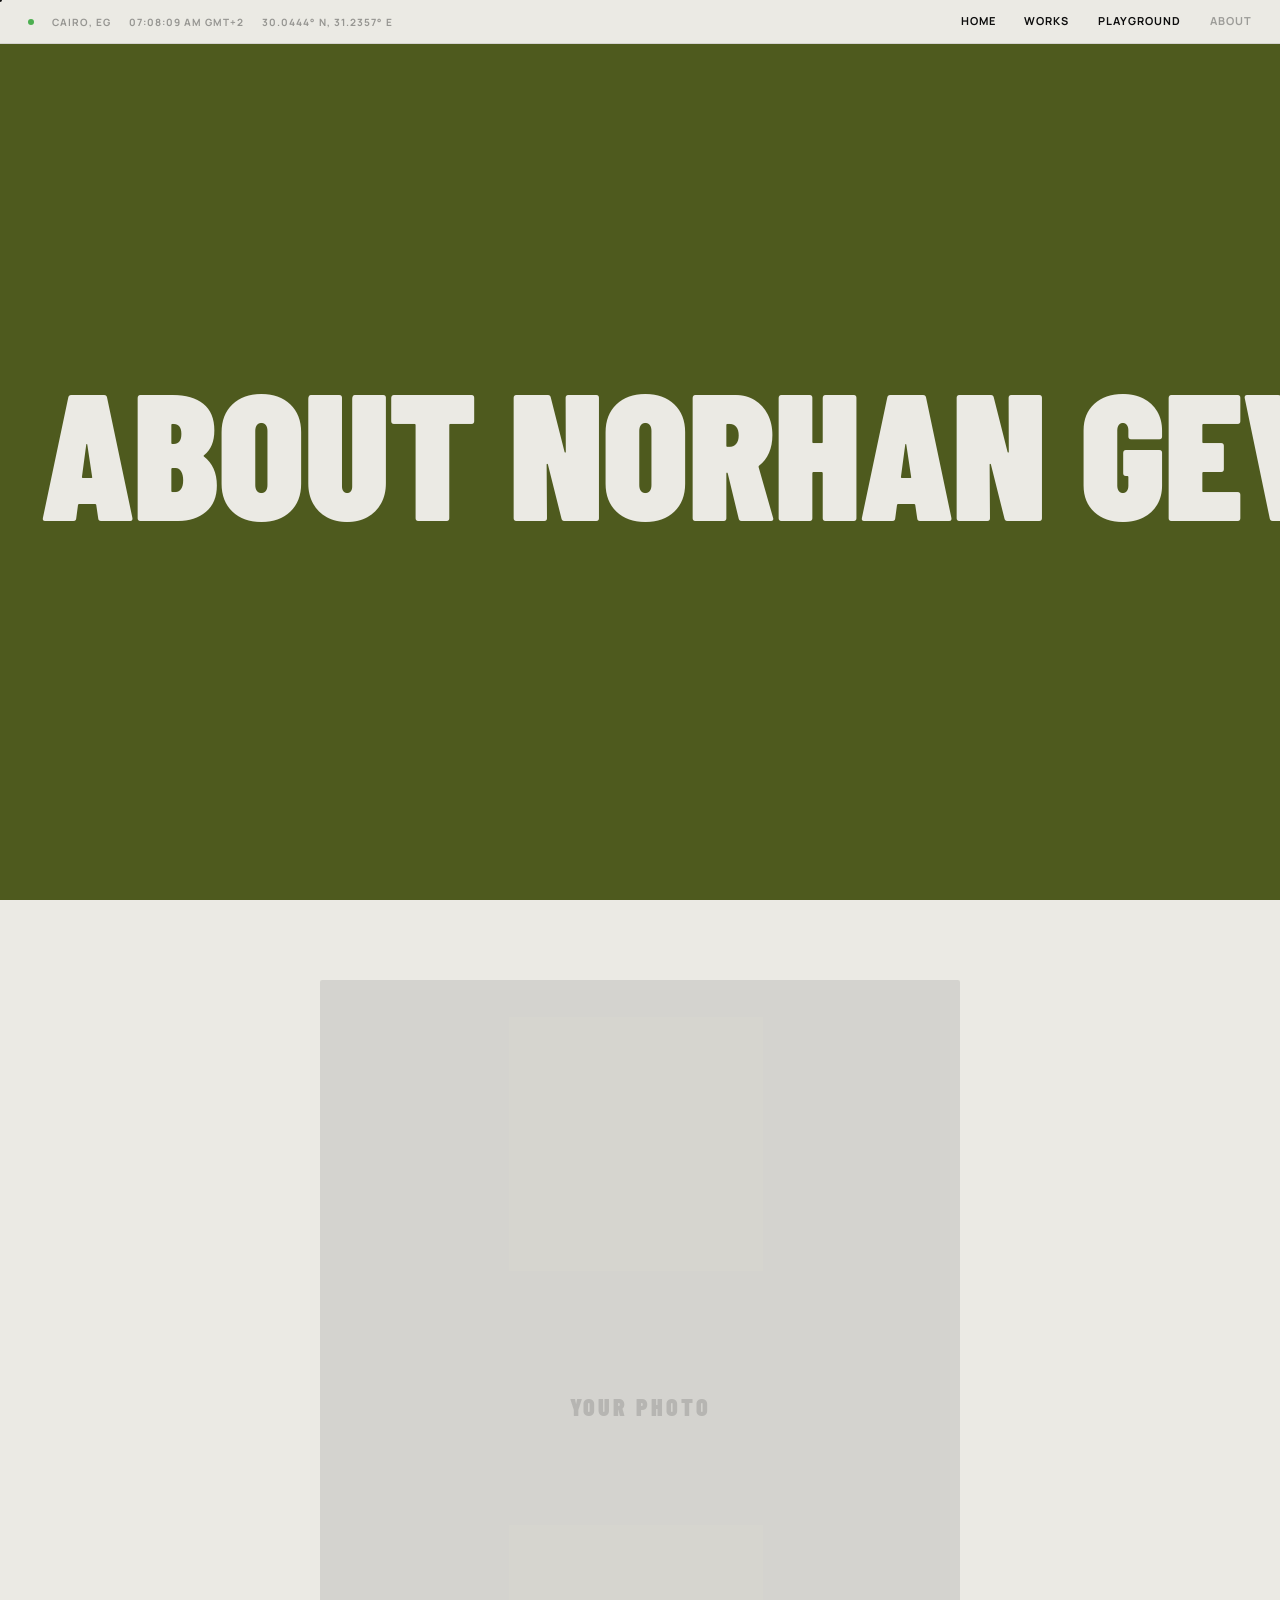
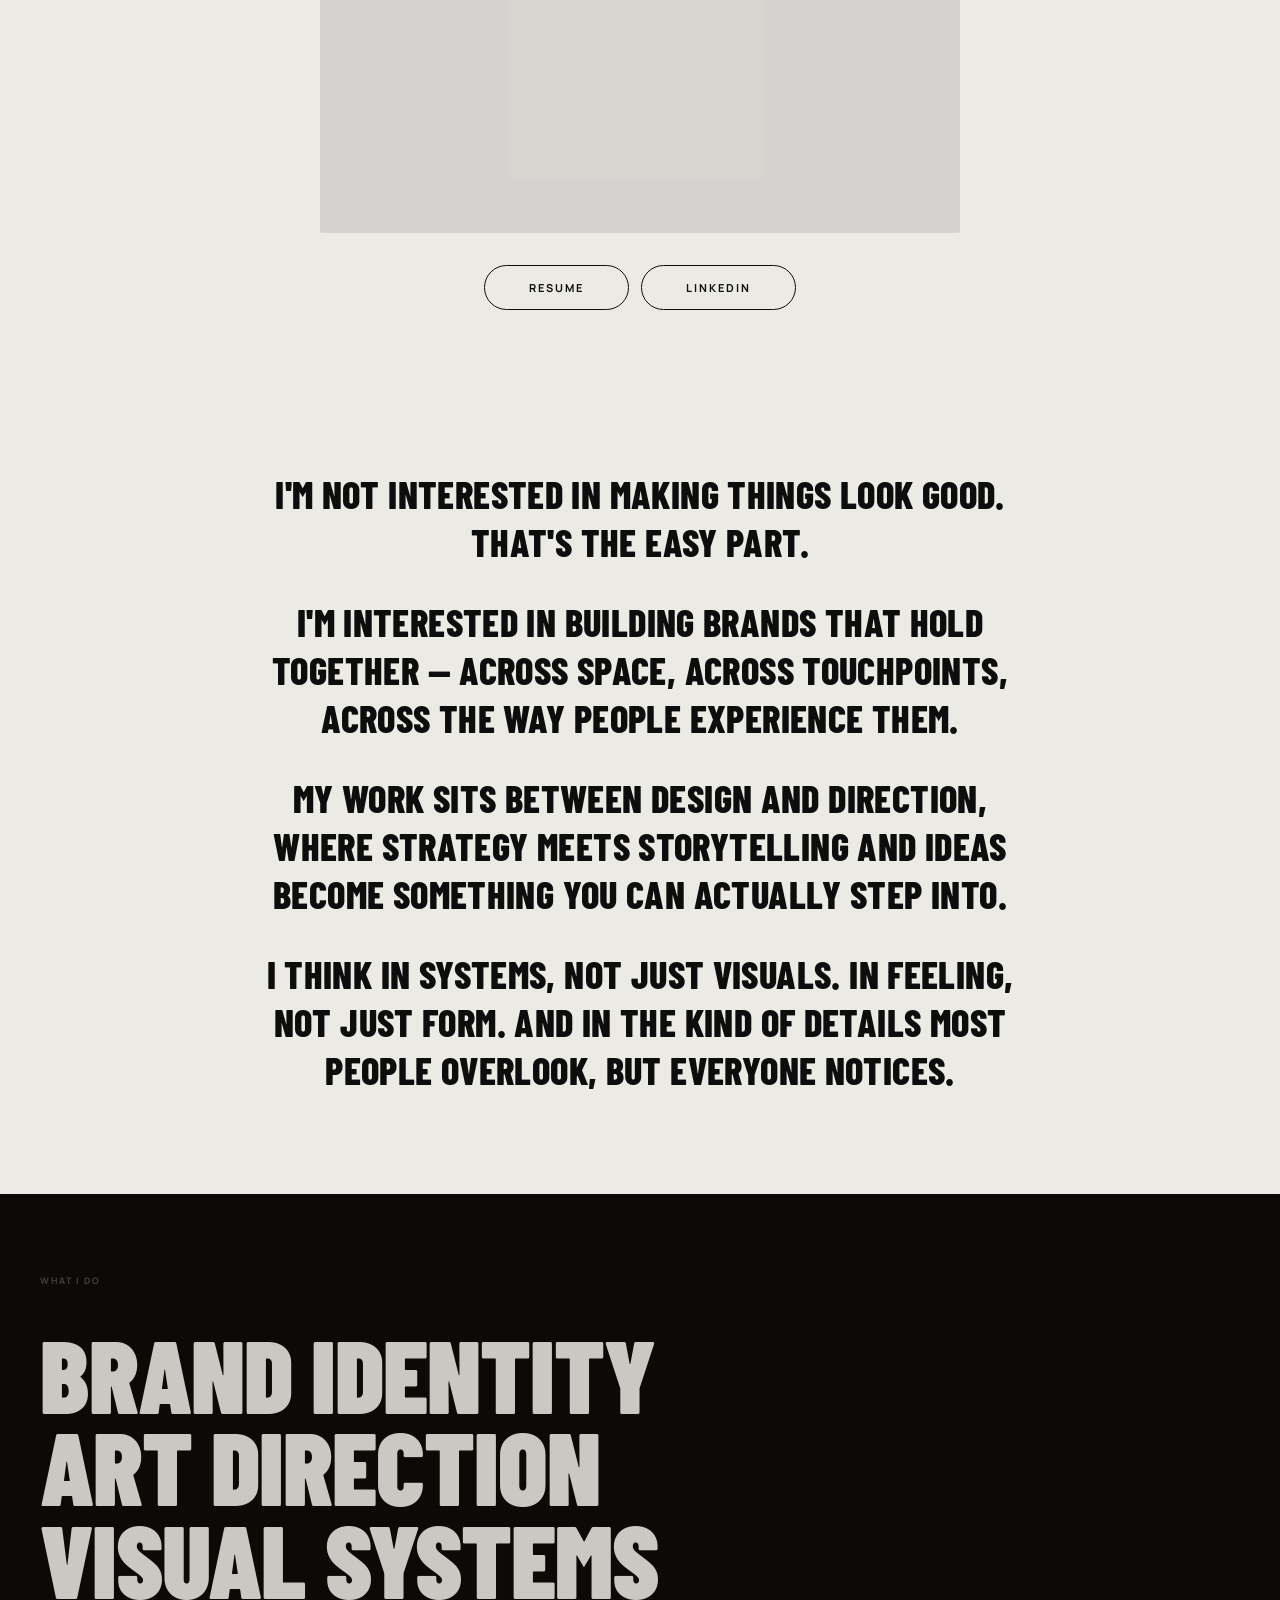
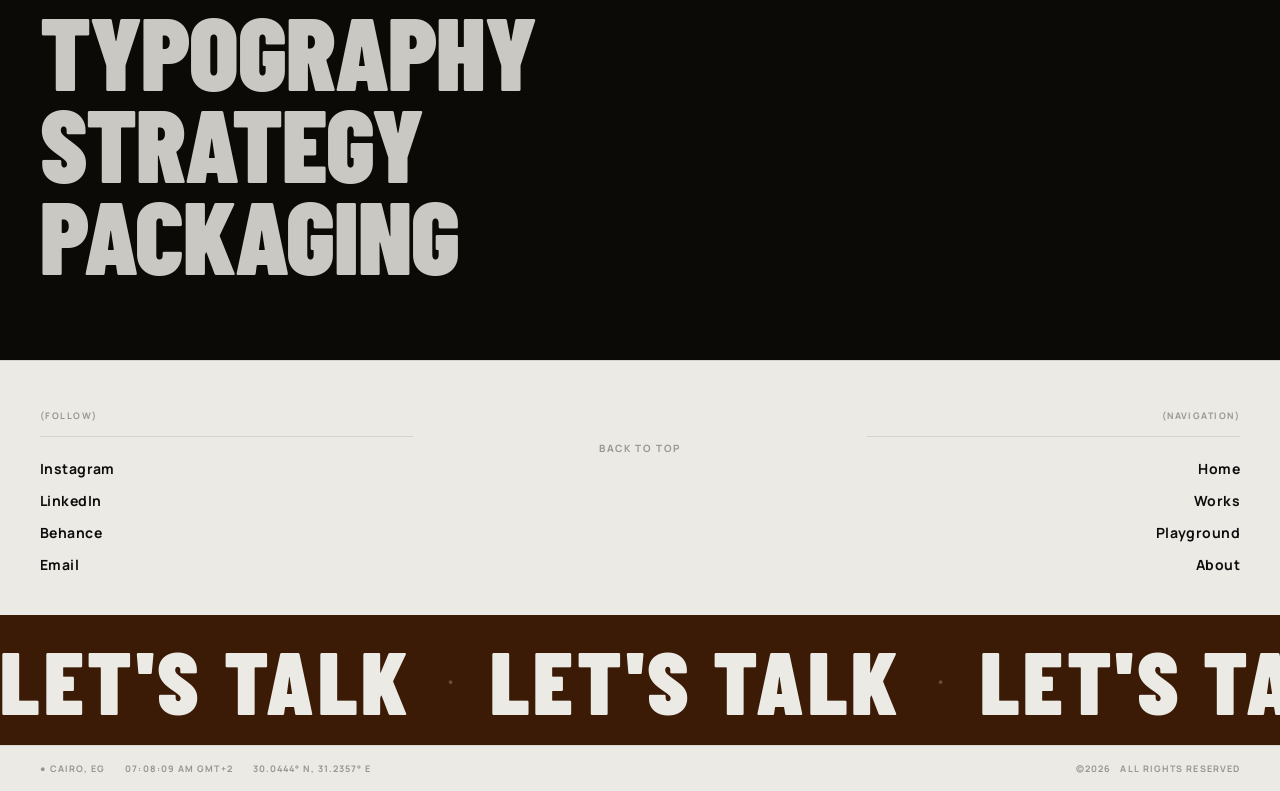
==== commit 56f176ce: "Full rebuild: consistent HTML/CSS/JS across all pages" ====
--- a/about.html
+++ b/about.html
@@ -1,136 +1,133 @@
 <!DOCTYPE html>
 <html lang="en">
 <head>
-  <meta charset="UTF-8" />
-  <meta name="viewport" content="width=device-width, initial-scale=1.0" />
+  <meta charset="UTF-8"/>
+  <meta name="viewport" content="width=device-width, initial-scale=1.0"/>
   <title>About — Norhan Gevara</title>
-  <meta name="description" content="Norhan Gevara — Brand designer and creative director based in Cairo, Egypt." />
-  <link rel="stylesheet" href="styles.css" />
+  <meta name="description" content="Norhan Gevara — Brand designer and multidisciplinary creative based in Cairo, Egypt."/>
+  <link rel="stylesheet" href="styles.css"/>
 </head>
 <body class="page-about">
 
-<!-- ── HEADER ── -->
+<!-- HEADER -->
 <header id="site-header">
-  <div class="header-meta">
-    <span class="dot"></span>
+  <div class="hd-meta">
+    <span class="hd-dot"></span>
     <span>Cairo, EG</span>
     <span data-live-clock>--:-- --  GMT+2</span>
-    <span class="header-coords">30.0444° N, 31.2357° E</span>
+    <span class="hd-coords">30.0444° N, 31.2357° E</span>
   </div>
-  <nav class="header-nav">
-    <a href="index.html"      class="nav-link"><span>Home</span><span class="nav-clone">Home</span></a>
-    <a href="works.html"      class="nav-link"><span>Works</span><span class="nav-clone">Works</span></a>
-    <a href="playground.html" class="nav-link"><span>Playground</span><span class="nav-clone">Playground</span></a>
-    <a href="about.html"      class="nav-link active"><span>About</span><span class="nav-clone">About</span></a>
+  <nav class="hd-nav">
+    <a href="index.html"      class="nav-link"><span>Home</span><span class="nl-clone">Home</span></a>
+    <a href="works.html"      class="nav-link"><span>Works</span><span class="nl-clone">Works</span></a>
+    <a href="playground.html" class="nav-link"><span>Playground</span><span class="nl-clone">Playground</span></a>
+    <a href="about.html"      class="nav-link is-active"><span>About</span><span class="nl-clone">About</span></a>
   </nav>
 </header>
 
-<!-- ══════════════════════════════════════════
-     ABOUT HERO (terracotta)
-═══════════════════════════════════════════ -->
+<!-- ═══════════════════════════════════════
+     ABOUT HERO — olive green, bleed title
+═══════════════════════════════════════ -->
 <section id="about-hero">
-  <p class="about-hero-eyebrow fade-up" data-delay="0">Cairo, Egypt · Brand Designer</p>
-  <h1 class="about-hero-title reveal-clip" data-delay="0.05">NORHAN<br>GEVARA</h1>
-  <p class="about-hero-desc fade-up" data-delay="0.15">
-    A brand designer and multidisciplinary creative based in Cairo. I approach everything with intention — nothing is random, and everything serves a purpose.
-  </p>
+  <h1 class="about-bleed-title">ABOUT NORHAN GEVARA</h1>
 </section>
 
-<!-- ══════════════════════════════════════════
-     BIO
-═══════════════════════════════════════════ -->
-<section id="about-bio">
-  <div class="bio-photo fade-in" data-delay="0">
-    <!-- Replace with actual photo -->
-    <div style="width:100%;height:100%;background:rgba(13,13,13,0.06);display:flex;align-items:center;justify-content:center;">
-      <span style="font-family:'Bebas Neue',sans-serif;font-size:24px;letter-spacing:0.1em;color:rgba(13,13,13,0.2);">YOUR PHOTO</span>
+<!-- ═══════════════════════════════════════
+     PHOTO + CTA
+═══════════════════════════════════════ -->
+<section id="about-photo">
+  <div class="about-img-wrap">
+    <div class="about-img-ph">
+      <span>YOUR PHOTO</span>
     </div>
+    <!-- Replace with: <img src="photo.jpg" alt="Norhan Gevara" /> -->
   </div>
 
-  <div class="bio-text">
-    <h3 class="fade-up" data-delay="0.05">ABOUT ME</h3>
-    <p class="fade-up" data-delay="0.1">
-      I'm a graphic designer specialising in branding — but I see myself as a creative that explores many fields. I approach everything I create with intention: nothing is random, and everything needs to serve a purpose.
-    </p>
-    <p class="fade-up" data-delay="0.14">
-      I value clarity, but I don't like work that feels cold or generic. There's always a layer of meaning, emotion, or narrative behind it. Aesthetically, I'm drawn to refined, contemporary visuals with a strong sense of balance, clean compositions, thoughtful typography, and grounded palettes.
-    </p>
-    <p class="fade-up" data-delay="0.18">
-      Strong outcomes come from a mix of clear vision, collaboration, and disciplined execution.
-    </p>
-
-    <div class="bio-links fade-up" data-delay="0.22">
-      <a href="mailto:norhangevara@gmail.com" class="btn-pill" style="margin-top:32px;display:inline-flex;">Get in Touch</a>
-    </div>
+  <div class="about-cta-row">
+    <a href="#" class="pill-btn">Resume</a>
+    <a href="https://www.linkedin.com/in/norhan-gevara-06137a178/" target="_blank" rel="noopener" class="pill-btn">LinkedIn</a>
   </div>
 </section>
 
-<!-- ══════════════════════════════════════════
-     DISCIPLINES (dark)
-═══════════════════════════════════════════ -->
-<section id="about-disciplines">
-  <p class="disciplines-title fade-in" data-delay="0">What I Do</p>
-  <span class="discipline-line">Brand Identity</span>
-  <span class="discipline-line">Art Direction</span>
-  <span class="discipline-line">Visual Systems</span>
-  <span class="discipline-line">Typography</span>
-  <span class="discipline-line">Strategy</span>
-  <span class="discipline-line">Packaging</span>
+<!-- ═══════════════════════════════════════
+     BIO
+═══════════════════════════════════════ -->
+<section id="about-bio">
+  <div class="about-bio-text">
+    <p class="reveal" data-delay="0">
+      I'M NOT INTERESTED IN MAKING THINGS LOOK GOOD. THAT'S THE EASY PART.
+    </p>
+    <p class="reveal" data-delay="0.08">
+      I'M INTERESTED IN BUILDING BRANDS THAT HOLD TOGETHER — ACROSS SPACE, ACROSS TOUCHPOINTS, ACROSS THE WAY PEOPLE EXPERIENCE THEM.
+    </p>
+    <p class="reveal" data-delay="0.16">
+      MY WORK SITS BETWEEN DESIGN AND DIRECTION, WHERE STRATEGY MEETS STORYTELLING AND IDEAS BECOME SOMETHING YOU CAN ACTUALLY STEP INTO.
+    </p>
+    <p class="reveal" data-delay="0.24">
+      I THINK IN SYSTEMS, NOT JUST VISUALS. IN FEELING, NOT JUST FORM. AND IN THE KIND OF DETAILS MOST PEOPLE OVERLOOK, BUT EVERYONE NOTICES.
+    </p>
+  </div>
 </section>
 
-<!-- ══════════════════════════════════════════
+<!-- ═══════════════════════════════════════
+     DISCIPLINES — dark section
+═══════════════════════════════════════ -->
+<section id="about-disciplines">
+  <p class="about-disc-label">What I Do</p>
+  <span class="disc-line">Brand Identity</span>
+  <span class="disc-line">Art Direction</span>
+  <span class="disc-line">Visual Systems</span>
+  <span class="disc-line">Typography</span>
+  <span class="disc-line">Strategy</span>
+  <span class="disc-line">Packaging</span>
+</section>
+
+<!-- ═══════════════════════════════════════
      FOOTER
-═══════════════════════════════════════════ -->
-<footer id="site-footer">
-  <div class="footer-upper">
+═══════════════════════════════════════ -->
+<footer id="footer">
+  <div class="footer-top">
+
     <div>
       <p class="footer-col-label">(Follow)</p>
+      <div class="footer-rule"></div>
       <ul class="footer-links">
-        <li><a href="https://www.instagram.com/the_g_playground/" class="footer-link" target="_blank" rel="noopener"><span>Instagram</span><span class="footer-clone">Instagram</span></a></li>
-        <li><a href="https://www.linkedin.com/in/norhan-gevara-06137a178/" class="footer-link" target="_blank" rel="noopener"><span>LinkedIn</span><span class="footer-clone">LinkedIn</span></a></li>
-        <li><a href="https://www.behance.net/norhangevara" class="footer-link" target="_blank" rel="noopener"><span>Behance</span><span class="footer-clone">Behance</span></a></li>
-        <li><a href="mailto:norhangevara@gmail.com" class="footer-link"><span>Email</span><span class="footer-clone">Email</span></a></li>
+        <li><a href="https://www.instagram.com/the_g_playground/" target="_blank" rel="noopener" class="f-link"><span>Instagram</span><span class="f-clone">Instagram</span></a></li>
+        <li><a href="https://www.linkedin.com/in/norhan-gevara-06137a178/" target="_blank" rel="noopener" class="f-link"><span>LinkedIn</span><span class="f-clone">LinkedIn</span></a></li>
+        <li><a href="https://www.behance.net/norhangevara" target="_blank" rel="noopener" class="f-link"><span>Behance</span><span class="f-clone">Behance</span></a></li>
+        <li><a href="mailto:norhangevara@gmail.com" class="f-link"><span>Email</span><span class="f-clone">Email</span></a></li>
       </ul>
     </div>
 
-    <div class="footer-back-top">
-      <button class="back-top-btn">Back to Top</button>
+    <div class="footer-center">
+      <button class="back-top" id="back-top">Back to Top</button>
     </div>
 
-    <div class="footer-nav-col">
+    <div class="footer-right">
       <p class="footer-col-label">(Navigation)</p>
-      <ul class="footer-links" style="text-align:right;">
-        <li><a href="index.html"      class="footer-link" style="display:inline-flex;"><span>Home</span><span class="footer-clone">Home</span></a></li>
-        <li><a href="works.html"      class="footer-link" style="display:inline-flex;"><span>Works</span><span class="footer-clone">Works</span></a></li>
-        <li><a href="playground.html" class="footer-link" style="display:inline-flex;"><span>Playground</span><span class="footer-clone">Playground</span></a></li>
-        <li><a href="about.html"      class="footer-link" style="display:inline-flex;"><span>About</span><span class="footer-clone">About</span></a></li>
+      <div class="footer-rule"></div>
+      <ul class="footer-links">
+        <li><a href="index.html"      class="f-link"><span>Home</span><span class="f-clone">Home</span></a></li>
+        <li><a href="works.html"      class="f-link"><span>Works</span><span class="f-clone">Works</span></a></li>
+        <li><a href="playground.html" class="f-link"><span>Playground</span><span class="f-clone">Playground</span></a></li>
+        <li><a href="about.html"      class="f-link"><span>About</span><span class="f-clone">About</span></a></li>
       </ul>
     </div>
+
   </div>
 
-  <div class="footer-marquee-band">
-    <a href="mailto:norhangevara@gmail.com" style="display:block;">
+  <!-- Marquee -->
+  <div class="footer-marquee">
+    <a href="mailto:norhangevara@gmail.com" style="display:block">
       <div class="footer-marquee-track">
-        <span class="footer-marquee-item">LET'S TALK</span>
-        <span class="footer-marquee-dot">·</span>
-        <span class="footer-marquee-item">LET'S TALK</span>
-        <span class="footer-marquee-dot">·</span>
-        <span class="footer-marquee-item">LET'S TALK</span>
-        <span class="footer-marquee-dot">·</span>
-        <span class="footer-marquee-item">LET'S TALK</span>
-        <span class="footer-marquee-dot">·</span>
-        <span class="footer-marquee-item">LET'S TALK</span>
-        <span class="footer-marquee-dot">·</span>
-        <span class="footer-marquee-item">LET'S TALK</span>
-        <span class="footer-marquee-dot">·</span>
-        <span class="footer-marquee-item">LET'S TALK</span>
-        <span class="footer-marquee-dot">·</span>
-        <span class="footer-marquee-item">LET'S TALK</span>
-        <span class="footer-marquee-dot">·</span>
-        <span class="footer-marquee-item">LET'S TALK</span>
-        <span class="footer-marquee-dot">·</span>
-        <span class="footer-marquee-item">LET'S TALK</span>
-        <span class="footer-marquee-dot">·</span>
+        <span class="footer-marquee-word">Let's Talk</span><span class="footer-marquee-dot">·</span>
+        <span class="footer-marquee-word">Let's Talk</span><span class="footer-marquee-dot">·</span>
+        <span class="footer-marquee-word">Let's Talk</span><span class="footer-marquee-dot">·</span>
+        <span class="footer-marquee-word">Let's Talk</span><span class="footer-marquee-dot">·</span>
+        <span class="footer-marquee-word">Let's Talk</span><span class="footer-marquee-dot">·</span>
+        <span class="footer-marquee-word">Let's Talk</span><span class="footer-marquee-dot">·</span>
+        <span class="footer-marquee-word">Let's Talk</span><span class="footer-marquee-dot">·</span>
+        <span class="footer-marquee-word">Let's Talk</span><span class="footer-marquee-dot">·</span>
       </div>
     </a>
   </div>
@@ -138,10 +135,10 @@
   <div class="footer-bottom">
     <div class="footer-bottom-meta">
       <span>● Cairo, EG</span>
-      <span data-live-clock>--:-- -- GMT+2</span>
+      <span data-live-clock>--:-- --  GMT+2</span>
       <span>30.0444° N, 31.2357° E</span>
     </div>
-    <span class="footer-col-label">©2026  All Rights Reserved</span>
+    <span>©2026 &nbsp; All Rights Reserved</span>
   </div>
 </footer>
 
--- a/styles.css
+++ b/styles.css
@@ -1,1090 +1,999 @@
 /* ============================================================
-   NORHAN GEVARA PORTFOLIO — GLOBAL STYLES
+   NORHAN GEVARA — PORTFOLIO
    ============================================================ */
 
-@import url('https://fonts.googleapis.com/css2?family=Bebas+Neue&family=Manrope:wght@400;500;600;700;800&display=swap');
-
-/* ── DESIGN SYSTEM ── */
+@import url('https://fonts.googleapis.com/css2?family=Barlow+Condensed:wght@700;800;900&family=Manrope:wght@400;500;600;700&display=swap');
+
+/* ─── TOKENS ─────────────────────────────────────────────── */
 :root {
-  --cl-primary: 13, 13, 13;
-  --cl-primary-white: 240, 237, 228;
-  --cl-primary-dark: 8, 8, 8;
-  --cl-accent-1: 56, 30, 18;
-  --cl-accent-2: 176, 91, 59;
-  --cl-accent-2-lighter: 200, 120, 85;
-  --cl-accent-3: 140, 115, 85;
-  --cl-accent-4: 100, 80, 60;
-  --cl-text-1: 240, 237, 228;
-  --cl-background-light: 240, 237, 228;
+  --bg:     #EBEAE4;
+  --ink:    #0D0D0D;
+  --dark:   #0C0A07;
+  --brown:  #3B1A06;
+  --olive:  #4E5A1E;
+  --cream:  #F0EDE4;
+  --muted:  rgba(13,13,13,0.38);
   --header-h: 44px;
-}
-
-/* ── RESET ── */
+  --font-display: 'Barlow Condensed', sans-serif;
+  --font-ui:      'Manrope', sans-serif;
+}
+
+/* ─── RESET ──────────────────────────────────────────────── */
 *, *::before, *::after { box-sizing: border-box; margin: 0; padding: 0; }
 html { scroll-behavior: smooth; -webkit-font-smoothing: antialiased; }
 body {
-  background: rgb(var(--cl-primary-white));
-  color: rgb(var(--cl-primary));
-  font-family: 'Manrope', sans-serif;
+  background: var(--bg);
+  color: var(--ink);
+  font-family: var(--font-ui);
   font-weight: 600;
   overflow-x: hidden;
 }
-a { text-decoration: none; color: inherit; }
+a   { text-decoration: none; color: inherit; }
 img { display: block; max-width: 100%; }
-ul { list-style: none; }
-
-/* ── PAGE LOADER ── */
+ul  { list-style: none; }
+
+/* ─── LOADER ─────────────────────────────────────────────── */
 #page-loader {
-  position: fixed; inset: 0;
-  background: rgb(var(--cl-primary-dark));
-  z-index: 9999;
+  position: fixed; inset: 0; z-index: 9999;
+  background: var(--dark);
   display: flex; align-items: center; justify-content: center;
-  transition: opacity 0.6s ease, visibility 0.6s ease;
-}
-#page-loader.hidden { opacity: 0; visibility: hidden; pointer-events: none; }
-#loader-number {
-  font-family: 'Bebas Neue', sans-serif;
-  font-size: clamp(80px, 15vw, 180px);
-  color: rgb(var(--cl-text-1));
-  letter-spacing: -0.02em;
+  transition: opacity .5s ease .1s, visibility .5s ease .1s;
+}
+#page-loader.out { opacity: 0; visibility: hidden; pointer-events: none; }
+#loader-num {
+  font-family: var(--font-display);
+  font-size: clamp(80px, 16vw, 200px);
+  font-weight: 900;
+  color: var(--bg);
+  letter-spacing: -.02em;
   line-height: 1;
 }
 
-/* ── HEADER ── */
+/* ─── HEADER ─────────────────────────────────────────────── */
 #site-header {
-  position: fixed; top: 0; left: 0; right: 0;
-  z-index: 1000;
-  background: rgb(var(--cl-primary-white));
-  border-bottom: 1px solid rgba(var(--cl-primary), 0.1);
+  position: fixed; top: 0; left: 0; right: 0; z-index: 900;
+  height: var(--header-h);
   display: flex; align-items: center; justify-content: space-between;
-  padding: 0 24px;
-  height: var(--header-h);
-  transition: transform 0.4s cubic-bezier(0.22,1,0.36,1),
-              box-shadow 0.3s ease,
-              background 0.3s ease;
-}
-#site-header.scrolled {
-  box-shadow: 0 1px 20px rgba(var(--cl-primary), 0.08);
-}
-#site-header.hidden-up {
-  transform: translateY(-100%);
-}
-.header-meta {
-  display: flex; align-items: center; gap: 20px;
-  font-size: 10px; letter-spacing: 0.1em; text-transform: uppercase;
-  font-weight: 700; color: rgba(var(--cl-primary), 0.5);
-}
-.header-meta .dot {
+  padding: 0 28px;
+  background: var(--bg);
+  border-bottom: 1px solid rgba(13,13,13,.1);
+  transition: transform .4s cubic-bezier(.22,1,.36,1);
+}
+#site-header.hide { transform: translateY(-100%); }
+body.dark-page #site-header {
+  background: var(--dark);
+  border-bottom-color: rgba(235,234,228,.08);
+}
+
+.hd-meta {
+  display: flex; align-items: center; gap: 18px;
+  font-size: 10px; font-weight: 700; letter-spacing: .1em; text-transform: uppercase;
+  color: var(--muted);
+}
+body.dark-page .hd-meta { color: rgba(235,234,228,.35); }
+.hd-dot {
   width: 6px; height: 6px; border-radius: 50%;
-  background: #4CAF50;
-  animation: pulse 2.5s infinite;
-}
-@keyframes pulse { 0%,100%{opacity:1} 50%{opacity:0.3} }
-.header-coords { display: none; }
-@media (min-width: 768px) { .header-coords { display: inline; } }
-.header-nav { display: flex; align-items: center; gap: 28px; }
+  background: #4caf50;
+  animation: blink 2.5s infinite;
+}
+@keyframes blink { 0%,100%{opacity:1} 50%{opacity:.3} }
+
+.hd-nav { display: flex; gap: 28px; }
 .nav-link {
-  font-size: 11px; letter-spacing: 0.12em; text-transform: uppercase;
-  font-weight: 700; position: relative; overflow: hidden;
-  display: inline-flex; flex-direction: column; height: 1.2em;
-}
-.nav-link span {
-  display: block; line-height: 1.2;
-  transition: transform 0.38s cubic-bezier(0.76, 0, 0.24, 1);
-}
-.nav-link .nav-clone { position: absolute; top: 100%; left: 0; }
+  font-size: 11px; font-weight: 700; letter-spacing: .1em; text-transform: uppercase;
+  position: relative; overflow: hidden;
+  display: inline-flex; flex-direction: column; height: 1.3em;
+}
+.nav-link span { display: block; line-height: 1.3; transition: transform .35s cubic-bezier(.76,0,.24,1); }
+.nav-link .nl-clone { position: absolute; top: 100%; left: 0; }
 .nav-link:hover span { transform: translateY(-100%); }
-.nav-link.active { opacity: 0.4; pointer-events: none; }
-
-/* ── SECTIONS BASE ── */
-section { width: 100%; }
-
-/* ══════════════════════════════════════════
-   HERO — SCROLL EXPAND
-═══════════════════════════════════════════ */
-#hero-scroll-container {
-  position: relative;
-  /* JS sets height dynamically for scroll distance */
-  height: 300vh;
+.nav-link.is-active { opacity: .35; pointer-events: none; }
+body.dark-page .nav-link { color: var(--bg); }
+
+/* ─────────────────────────────────────────────────────────
+   HOMEPAGE — HERO SCROLL
+───────────────────────────────────────────────────────── */
+#hero-outer {
+  position: relative;
+  height: 300vh; /* scroll distance */
 }
 
 #hero {
   position: sticky;
   top: 0;
+  height: 100vh;
   width: 100%;
-  height: 100vh;
-  background: rgb(var(--cl-primary-white));
+  background: var(--bg);
+  overflow: hidden;
+  display: flex;
+  flex-direction: column;
+}
+
+/* Full-width name row */
+.hero-name-row {
+  position: relative;
+  width: 100%;
+  overflow: hidden;
+  padding: var(--header-h) 0 0;
+  display: flex;
+  align-items: flex-end;
+  justify-content: center;
+  flex-shrink: 0;
+}
+.hero-name {
+  font-family: var(--font-display);
+  font-weight: 900;
+  font-size: clamp(60px, 11.5vw, 170px);
+  letter-spacing: -.01em;
+  line-height: .88;
+  text-transform: uppercase;
+  white-space: nowrap;
+  display: flex;
+  user-select: none;
+}
+
+/* Letter mask — each letter is an overflow:hidden container with doubled inner */
+.lm-char {
+  display: inline-block;
+  overflow: hidden;
+  height: 1em;
+  position: relative;
+}
+.lm-char.space { width: .28em; }
+.lm-inner {
+  display: flex;
+  flex-direction: column;
+  transition: transform .45s cubic-bezier(.76,0,.24,1);
+}
+.lm-top, .lm-bot { display: block; height: 1em; line-height: 1; }
+.lm-bot { color: var(--ink); opacity: .25; }
+.lm-char:hover .lm-inner { transform: translateY(-1em); }
+.lm-char:hover .lm-bot   { opacity: 1; }
+
+/* Middle stage — holds left text, centre card, right text */
+.hero-stage {
+  flex: 1;
+  position: relative;
+  display: flex;
+  align-items: center;
+  justify-content: center;
+  overflow: hidden;
+}
+
+.hero-side {
+  position: absolute;
+  font-family: var(--font-display);
+  font-weight: 900;
+  font-size: clamp(28px, 5.5vw, 80px);
+  letter-spacing: .01em;
+  text-transform: uppercase;
+  line-height: 1;
+  will-change: transform, opacity;
+  pointer-events: none;
+  bottom: 48px;
+}
+.hero-side-l { left: 36px; }
+.hero-side-r { right: 36px; }
+
+.hero-card {
+  position: relative;
+  width: clamp(160px, 26vw, 360px);
+  aspect-ratio: 2/3;
+  border-radius: 8px;
+  overflow: hidden;
+  background: var(--ink);
+  will-change: width, height, border-radius;
+  flex-shrink: 0;
+  display: flex; align-items: center; justify-content: center;
+}
+.hero-card video {
+  position: absolute; inset: 0;
+  width: 100%; height: 100%;
+  object-fit: cover;
+}
+.hero-card-ph {
+  display: flex; flex-direction: column; align-items: center; gap: 10px;
+}
+.hero-card-ph-label {
+  font-family: var(--font-display);
+  font-weight: 900;
+  font-size: clamp(16px, 2.5vw, 32px);
+  letter-spacing: .12em;
+  color: rgba(235,234,228,.3);
+}
+.hero-card-ph-sub {
+  font-size: 10px; font-weight: 700; letter-spacing: .12em; text-transform: uppercase;
+  color: rgba(235,234,228,.15);
+}
+
+/* Meta label between name and card */
+.hero-meta-label {
+  position: absolute;
+  top: 50%; left: 50%;
+  transform: translate(-50%, calc(-50% - clamp(100px, 18vw, 220px)));
+  font-size: 10px; font-weight: 700; letter-spacing: .18em; text-transform: uppercase;
+  color: var(--muted);
+  white-space: nowrap;
+  pointer-events: none;
+}
+
+/* Scroll cue */
+.scroll-cue {
+  position: absolute;
+  bottom: 28px; left: 50%;
+  transform: translateX(-50%);
+  display: flex; flex-direction: column; align-items: center; gap: 8px;
+  opacity: 0;
+  transition: opacity .6s ease;
+  pointer-events: none;
+}
+.scroll-cue.show { opacity: 1; }
+.scroll-cue.fade { opacity: 0; }
+.scroll-cue-txt {
+  font-size: 9px; font-weight: 700; letter-spacing: .22em; text-transform: uppercase;
+  color: var(--muted);
+}
+.scroll-cue-line {
+  width: 1px; height: 36px;
+  background: var(--muted);
+  transform-origin: top;
+  animation: scrollLine 1.8s ease-in-out infinite;
+}
+@keyframes scrollLine {
+  0%   { transform: scaleY(0); opacity: 0; }
+  40%  { opacity: 1; }
+  100% { transform: scaleY(1); opacity: 0; }
+}
+
+/* ─────────────────────────────────────────────────────────
+   HOMEPAGE — MANIFESTO SECTION (dark brown)
+───────────────────────────────────────────────────────── */
+#manifesto {
+  background: var(--brown);
+  min-height: 80vh;
+  display: flex;
+  flex-direction: column;
+  justify-content: center;
+  padding: 80px 40px 80px;
+  position: relative;
+}
+.manifesto-eyebrow {
+  font-size: 10px; font-weight: 700; letter-spacing: .18em; text-transform: uppercase;
+  color: rgba(235,234,228,.35);
+  margin-bottom: 32px;
+}
+.manifesto-title {
+  font-family: var(--font-display);
+  font-weight: 900;
+  font-size: clamp(60px, 11vw, 160px);
+  letter-spacing: -.01em;
+  line-height: .88;
+  color: var(--bg);
+  text-transform: uppercase;
+}
+.manifesto-sub {
+  font-size: 10px; font-weight: 700; letter-spacing: .14em; text-transform: uppercase;
+  color: rgba(235,234,228,.35);
+  margin-top: 32px;
+  max-width: 220px;
+  line-height: 1.8;
+}
+
+/* ─────────────────────────────────────────────────────────
+   HOMEPAGE — FEATURED WORKS
+───────────────────────────────────────────────────────── */
+#featured-works {
+  background: var(--bg);
+  padding-bottom: 100px;
+}
+.fw-header {
+  display: flex; align-items: baseline; justify-content: space-between;
+  padding: 56px 40px 40px;
+}
+.fw-label {
+  font-size: 10px; font-weight: 700; letter-spacing: .18em; text-transform: uppercase;
+  color: var(--muted);
+}
+.fw-pills { display: flex; gap: 8px; }
+
+/* Works grid — 2 columns */
+.works-grid {
+  display: grid;
+  grid-template-columns: 1fr 1fr;
+  gap: 2px;
+  padding: 0 2px 2px;
+}
+
+.w-card {
+  display: block;
+  position: relative;
+  overflow: hidden;
+  background: var(--ink);
+  cursor: pointer;
+}
+.w-card-img {
+  width: 100%;
+  aspect-ratio: 4/3;
+  overflow: hidden;
+  position: relative;
+}
+.w-card-ph {
+  width: 100%; height: 100%;
+  display: flex; align-items: center; justify-content: center;
+  transition: transform .6s cubic-bezier(.22,1,.36,1);
+}
+.w-card:hover .w-card-ph { transform: scale(1.04); }
+.w-card-ph-lbl {
+  font-family: var(--font-display);
+  font-weight: 900;
+  font-size: clamp(18px, 3.5vw, 48px);
+  letter-spacing: .08em;
+  color: rgba(235,234,228,.2);
+  text-transform: uppercase;
+}
+.w-card-bar {
+  display: flex; align-items: center; justify-content: space-between;
+  padding: 14px 18px;
+  background: var(--bg);
+  border-top: 1px solid rgba(13,13,13,.07);
+}
+.w-card-bar-left { display: flex; align-items: baseline; gap: 12px; }
+.w-card-num {
+  font-size: 9px; font-weight: 700; letter-spacing: .12em;
+  color: var(--muted);
+}
+.w-card-title {
+  font-size: 12px; font-weight: 700; letter-spacing: .05em;
+  color: var(--ink);
+}
+.w-card-tags { display: flex; gap: 6px; }
+
+/* ─────────────────────────────────────────────────────────
+   HOMEPAGE — PLAYGROUND PREVIEW (black)
+───────────────────────────────────────────────────────── */
+#pg-preview {
+  background: var(--dark);
+  padding: 80px 0 100px;
+}
+.pg-header {
+  display: flex; align-items: flex-start; justify-content: space-between;
+  padding: 0 40px 0;
+  border-bottom: 1px solid rgba(235,234,228,.1);
+  padding-bottom: 20px;
+  margin-bottom: 60px;
+}
+.pg-section-title {
+  font-family: var(--font-display);
+  font-weight: 900;
+  font-size: clamp(56px, 10vw, 140px);
+  letter-spacing: -.01em;
+  line-height: .88;
+  color: var(--bg);
+  text-transform: uppercase;
+}
+.pg-desc {
+  font-size: 10px; font-weight: 700; letter-spacing: .14em; text-transform: uppercase;
+  color: rgba(235,234,228,.3);
+  padding-top: 12px;
+}
+
+/* Numbered list */
+.pg-list {
+  max-width: 760px;
+  margin: 0 auto;
+  padding: 0 40px;
+}
+.pg-item {
+  display: flex; align-items: baseline; gap: 16px;
+  padding: 18px 0;
+  border-bottom: 1px solid rgba(235,234,228,.08);
+  cursor: pointer;
+  position: relative;
+  transition: padding-left .3s cubic-bezier(.22,1,.36,1);
+}
+.pg-item:first-child { border-top: 1px solid rgba(235,234,228,.08); }
+.pg-item:hover { padding-left: 10px; }
+.pg-item-num {
+  font-size: 10px; font-weight: 700; letter-spacing: .1em;
+  color: rgba(235,234,228,.25);
+  min-width: 24px; flex-shrink: 0;
+}
+.pg-item-name {
+  font-family: var(--font-display);
+  font-weight: 900;
+  font-size: clamp(24px, 3.5vw, 48px);
+  letter-spacing: .02em;
+  color: var(--bg);
+  text-transform: uppercase;
+  line-height: 1;
+  flex: 1;
+}
+.pg-item-arr {
+  font-size: 16px;
+  color: rgba(235,234,228,.2);
+  transition: color .3s, transform .3s;
+}
+.pg-item:hover .pg-item-arr {
+  color: var(--bg);
+  transform: translate(3px,-3px);
+}
+
+/* Mouse-follow hover image */
+#pg-hover-img {
+  position: fixed;
+  pointer-events: none;
+  z-index: 800;
+  width: 200px;
+  aspect-ratio: 4/3;
+  border-radius: 4px;
+  overflow: hidden;
+  opacity: 0;
+  transform: translate(-50%,-50%) rotate(-6deg) scale(.88);
+  transition: opacity .2s ease, transform .2s cubic-bezier(.22,1,.36,1);
+  background: var(--brown);
+}
+#pg-hover-img.on {
+  opacity: 1;
+  transform: translate(-50%,-50%) rotate(-6deg) scale(1);
+}
+.pg-hover-img-inner {
+  width: 100%; height: 100%;
+  display: flex; align-items: center; justify-content: center;
+}
+.pg-hph {
+  font-family: var(--font-display);
+  font-weight: 900;
+  font-size: 28px;
+  letter-spacing: .08em;
+  color: rgba(235,234,228,.25);
+}
+
+/* CTA pill */
+.cta-row {
+  display: flex; justify-content: center;
+  margin-top: 60px;
+}
+.pill-btn {
+  display: inline-flex; align-items: center; justify-content: center;
+  padding: 14px 44px;
+  border: 1.5px solid var(--ink);
+  border-radius: 100px;
+  font-size: 11px; font-weight: 700; letter-spacing: .18em; text-transform: uppercase;
+  background: transparent;
+  color: var(--ink);
+  cursor: pointer;
+  transition: background .3s, color .3s, border-color .3s, transform .5s cubic-bezier(.22,1,.36,1);
+}
+.pill-btn:hover { background: var(--ink); color: var(--bg); }
+.pill-btn.light { border-color: rgba(235,234,228,.3); color: var(--bg); }
+.pill-btn.light:hover { background: var(--bg); color: var(--ink); border-color: var(--bg); }
+
+/* ─────────────────────────────────────────────────────────
+   PILLS / TAGS
+───────────────────────────────────────────────────────── */
+.tag {
+  display: inline-flex; align-items: center;
+  padding: 4px 12px;
+  border-radius: 100px;
+  font-size: 9px; font-weight: 700; letter-spacing: .12em; text-transform: uppercase;
+}
+.tag-dark { background: var(--ink); color: var(--bg); }
+.tag-outline { border: 1px solid rgba(13,13,13,.18); color: var(--muted); }
+.tag-light { border: 1px solid rgba(235,234,228,.2); color: rgba(235,234,228,.5); }
+
+/* ─────────────────────────────────────────────────────────
+   FOOTER
+───────────────────────────────────────────────────────── */
+#footer {
+  background: var(--bg);
+  border-top: 1px solid rgba(13,13,13,.1);
+}
+
+.footer-top {
+  display: grid;
+  grid-template-columns: 1fr 1fr 1fr;
+  align-items: start;
+  padding: 48px 40px 40px;
+  gap: 40px;
+}
+.footer-col-label {
+  font-size: 9px; font-weight: 700; letter-spacing: .16em; text-transform: uppercase;
+  color: var(--muted);
+  margin-bottom: 14px;
+}
+.footer-rule { width: 100%; height: 1px; background: rgba(13,13,13,.1); margin-bottom: 20px; }
+.footer-links { display: flex; flex-direction: column; gap: 10px; }
+
+.f-link {
+  font-size: 14px; font-weight: 700; letter-spacing: .03em;
+  display: inline-flex; flex-direction: column; overflow: hidden; height: 1.3em;
+  position: relative;
+}
+.f-link span { display: block; line-height: 1.3; transition: transform .35s cubic-bezier(.76,0,.24,1); }
+.f-link .f-clone { position: absolute; top: 100%; left: 0; color: var(--muted); }
+.f-link:hover span { transform: translateY(-100%); }
+
+.footer-center { display: flex; justify-content: center; align-items: center; padding-top: 32px; }
+.back-top {
+  font-size: 10px; font-weight: 700; letter-spacing: .16em; text-transform: uppercase;
+  color: var(--muted); background: none; border: none; cursor: pointer;
+  font-family: var(--font-ui);
+  transition: color .3s;
+}
+.back-top:hover { color: var(--ink); }
+.footer-right { text-align: right; }
+.footer-right .footer-links { align-items: flex-end; }
+
+/* Marquee band */
+.footer-marquee {
+  overflow: hidden;
+  background: var(--brown);
+  padding: 20px 0;
+}
+.footer-marquee-track {
+  display: inline-flex; align-items: center; gap: 36px;
+  white-space: nowrap;
+  animation: marqueeScroll 24s linear infinite;
+}
+.footer-marquee-word {
+  font-family: var(--font-display);
+  font-weight: 900;
+  font-size: clamp(48px, 7vw, 96px);
+  letter-spacing: .04em;
+  color: var(--bg);
+  text-transform: uppercase;
+  line-height: 1;
+}
+.footer-marquee-dot {
+  font-size: 28px;
+  color: rgba(235,234,228,.25);
+  line-height: 1;
+}
+@keyframes marqueeScroll {
+  0%   { transform: translateX(0); }
+  100% { transform: translateX(-50%); }
+}
+
+.footer-bottom {
+  display: flex; align-items: center; justify-content: space-between;
+  padding: 16px 40px;
+  border-top: 1px solid rgba(13,13,13,.08);
+  font-size: 9px; font-weight: 700; letter-spacing: .12em; text-transform: uppercase;
+  color: var(--muted);
+}
+.footer-bottom-meta { display: flex; gap: 20px; }
+
+/* ─────────────────────────────────────────────────────────
+   SCROLL REVEAL UTILITIES
+───────────────────────────────────────────────────────── */
+.reveal {
+  opacity: 0;
+  transform: translateY(20px);
+  transition: opacity .8s cubic-bezier(.22,1,.36,1), transform .8s cubic-bezier(.22,1,.36,1);
+}
+.reveal.in { opacity: 1; transform: translateY(0); }
+
+.reveal-up {
+  clip-path: inset(100% 0 0 0);
+  transition: clip-path .85s cubic-bezier(.22,1,.36,1);
+}
+.reveal-up.in { clip-path: inset(0% 0 0 0); }
+
+/* Letter-by-letter title reveal */
+.lt-wrap {
+  overflow: hidden;
+  display: flex; flex-wrap: wrap;
+}
+.lt-char {
+  display: inline-block;
+  overflow: hidden;
+  height: 1em;
+}
+.lt-char-inner {
+  display: block;
+  transform: translateY(110%);
+  transition: transform .7s cubic-bezier(.22,1,.36,1);
+}
+.lt-space { display: inline-block; width: .25em; }
+.lt-char.in .lt-char-inner { transform: translateY(0); }
+
+/* ─────────────────────────────────────────────────────────
+   WORKS PAGE (fixed carousel)
+───────────────────────────────────────────────────────── */
+body.page-works, body.page-playground {
+  background: var(--dark);
+  overflow: hidden; height: 100vh;
+}
+body.page-works  #site-header,
+body.page-playground #site-header {
+  background: transparent;
+  border-bottom-color: rgba(235,234,228,.07);
+}
+body.page-works .hd-meta,
+body.page-playground .hd-meta { color: rgba(235,234,228,.35); }
+body.page-works .nav-link,
+body.page-playground .nav-link { color: var(--bg); }
+body.page-works .nav-link.is-active,
+body.page-playground .nav-link.is-active { opacity: .28; }
+body.page-works #cursor-ring,
+body.page-playground #cursor-ring { border-color: rgba(235,234,228,.4); }
+body.page-works #cursor-dot,
+body.page-playground #cursor-dot { background: var(--bg); }
+
+/* Entrance animation */
+#carousel-scene {
+  position: fixed; inset: 0;
+  padding-top: var(--header-h);
+  display: flex; flex-direction: column;
+  opacity: 0;
+  transform: translateY(24px);
+  transition: opacity .8s cubic-bezier(.22,1,.36,1), transform .8s cubic-bezier(.22,1,.36,1);
+}
+#carousel-scene.in { opacity: 1; transform: translateY(0); }
+
+/* Title at top center */
+.cs-title-area {
+  text-align: center;
+  padding: 20px 0 0;
+  min-height: 60px;
+}
+#cs-title {
+  font-family: var(--font-display);
+  font-weight: 900;
+  font-size: clamp(24px, 3.5vw, 52px);
+  letter-spacing: .04em;
+  text-transform: uppercase;
+  color: var(--bg);
+  line-height: 1;
+  transition: opacity .25s ease, transform .25s ease;
+}
+
+/* PREV / NEXT */
+.cs-prev, .cs-next {
+  position: fixed;
+  top: 50%; transform: translateY(-50%);
+  font-size: 10px; font-weight: 700; letter-spacing: .14em; text-transform: uppercase;
+  color: rgba(235,234,228,.35);
+  background: none; border: none; cursor: pointer;
+  font-family: var(--font-ui);
+  transition: color .3s;
+  z-index: 10;
+}
+.cs-prev { left: 28px; }
+.cs-next { right: 28px; }
+.cs-prev:hover, .cs-next:hover { color: var(--bg); }
+
+/* Card strip */
+.cs-strip {
+  flex: 1;
+  position: relative;
+  display: flex; align-items: center; justify-content: center;
+}
+.cs-card {
+  position: absolute;
+  width: clamp(180px, 32vw, 460px);
+  aspect-ratio: 16/10;
+  border-radius: 4px;
+  overflow: hidden;
+  cursor: pointer;
+  transition:
+    transform .6s cubic-bezier(.22,1,.36,1),
+    opacity   .6s cubic-bezier(.22,1,.36,1),
+    width     .6s cubic-bezier(.22,1,.36,1);
+  left: 50%; top: 50%;
+  transform: translate(-50%,-50%);
+}
+.cs-card .cs-img {
+  width: 100%; height: 100%;
+  display: flex; align-items: center; justify-content: center;
+}
+.cs-card .cs-ph {
+  width: 100%; height: 100%;
+  display: flex; flex-direction: column; align-items: center; justify-content: center;
+  gap: 8px;
+  background: linear-gradient(135deg, rgba(56,26,6,.9), rgba(13,12,7,.95));
+  transition: transform .6s cubic-bezier(.22,1,.36,1);
+}
+.cs-card:hover .cs-ph { transform: scale(1.03); }
+.cs-ph-title {
+  font-family: var(--font-display);
+  font-weight: 900;
+  font-size: clamp(16px, 2.5vw, 36px);
+  letter-spacing: .1em;
+  color: rgba(235,234,228,.4);
+  text-transform: uppercase;
+}
+.cs-ph-sub {
+  font-size: 9px; font-weight: 700; letter-spacing: .12em; text-transform: uppercase;
+  color: rgba(235,234,228,.18);
+}
+
+/* Active card */
+.cs-card.cs-active {
+  opacity: 1;
+  z-index: 3;
+  transform: translate(-50%,-50%) scale(1);
+}
+/* Bracket corners on active card */
+.cs-card.cs-active::before,
+.cs-card.cs-active::after {
+  content: '';
+  position: absolute;
+  width: 22px; height: 22px;
+  border: 1.5px solid rgba(235,234,228,.55);
+  z-index: 20;
+}
+.cs-card.cs-active::before { top: 10px; right: 10px; border-left: none; border-bottom: none; }
+.cs-card.cs-active::after  { bottom: 10px; left: 10px; border-right: none; border-top: none; }
+
+.cs-card.cs-prev-card {
+  opacity: .28; z-index: 2;
+  transform: translate(calc(-50% - clamp(180px,34vw,500px)), -50%) scale(.9);
+}
+.cs-card.cs-next-card {
+  opacity: .28; z-index: 2;
+  transform: translate(calc(-50% + clamp(180px,34vw,500px)), -50%) scale(.9);
+}
+.cs-card.cs-far { opacity: 0; z-index: 1; transform: translate(-50%,-50%) scale(.8); }
+
+/* Bottom UI */
+.cs-bottom {
+  padding: 0 28px 28px;
+  display: flex; align-items: flex-end; justify-content: space-between;
+}
+.cs-pagination {
+  display: flex; align-items: center; gap: 6px;
+  justify-content: center;
+  padding-bottom: 16px;
+}
+.cs-page-num {
+  font-size: 11px; font-weight: 700; letter-spacing: .08em;
+  color: rgba(235,234,228,.2);
+  cursor: pointer;
+  transition: color .25s;
+  min-width: 18px; text-align: center;
+}
+.cs-page-num.active { color: var(--bg); font-size: 13px; }
+.cs-counter {
+  font-size: 10px; font-weight: 700; letter-spacing: .1em;
+  color: rgba(235,234,228,.3);
+}
+.cs-timer {
+  font-family: var(--font-display);
+  font-weight: 700;
+  font-size: 13px; letter-spacing: .06em;
+  color: rgba(235,234,228,.25);
+}
+.cs-playing {
+  font-size: 9px; font-weight: 700; letter-spacing: .16em; text-transform: uppercase;
+  color: rgba(235,234,228,.25);
+}
+
+/* ─────────────────────────────────────────────────────────
+   PLAYGROUND PAGE — BREAK-STYLE LAYOUT
+───────────────────────────────────────────────────────── */
+#pg-scene {
+  position: fixed; inset: 0;
+  padding-top: var(--header-h);
+  display: grid;
+  grid-template-columns: 1fr 2fr 1fr;
+  opacity: 0;
+  transform: translateY(24px);
+  transition: opacity .8s cubic-bezier(.22,1,.36,1), transform .8s cubic-bezier(.22,1,.36,1);
+}
+#pg-scene.in { opacity: 1; transform: translateY(0); }
+
+.pg-side-title-col {
+  display: flex; align-items: center; justify-content: flex-start;
+  padding: 0 0 0 36px;
+}
+.pg-side-title {
+  font-family: var(--font-display);
+  font-weight: 900;
+  font-size: clamp(80px, 12vw, 180px);
+  letter-spacing: -.02em;
+  line-height: .88;
+  color: var(--bg);
+  text-transform: uppercase;
+  writing-mode: vertical-lr;
+  transform: rotate(180deg);
+  user-select: none;
+}
+
+.pg-center-col {
   display: flex;
   flex-direction: column;
   align-items: center;
   justify-content: center;
-  overflow: hidden;
-  padding-top: var(--header-h);
-}
-
-/* ── Hero Name ── */
-.hero-name-wrap {
+  position: relative;
+}
+
+.pg-right-col {
+  display: flex; flex-direction: column;
+  align-items: flex-start; justify-content: center;
+  padding: 0 0 0 32px;
+  gap: 4px;
+  border-left: 1px solid rgba(235,234,228,.08);
+}
+.pg-name-item {
+  font-family: var(--font-display);
+  font-weight: 900;
+  font-size: clamp(12px, 1.6vw, 22px);
+  letter-spacing: .04em;
+  text-transform: uppercase;
+  color: rgba(235,234,228,.2);
+  cursor: pointer;
+  transition: color .3s, font-size .3s;
+  line-height: 1.4;
+}
+.pg-name-item.active {
+  color: var(--bg);
+  font-size: clamp(14px, 1.9vw, 26px);
+}
+
+/* Pagination for pg page */
+.pg-pagination {
   position: absolute;
-  top: 50%;
-  left: 50%;
-  transform: translate(-50%, -50%);
-  z-index: 10;
-  opacity: 0; /* animated in by JS */
-  transition: opacity 0.6s ease, top 0.7s cubic-bezier(0.22,1,0.36,1), transform 0.7s cubic-bezier(0.22,1,0.36,1);
+  bottom: 20px; left: 50%;
+  transform: translateX(-50%);
+  display: flex; align-items: center; gap: 6px;
+}
+
+/* ─────────────────────────────────────────────────────────
+   ABOUT PAGE
+───────────────────────────────────────────────────────── */
+body.page-about { background: var(--bg); overflow-x: hidden; }
+
+/* Hero — olive green */
+#about-hero {
+  background: var(--olive);
+  height: 100vh;
+  position: relative;
+  overflow: hidden;
+  display: flex; align-items: center;
+}
+.about-bleed-title {
+  font-family: var(--font-display);
+  font-weight: 900;
+  font-size: clamp(80px, 14vw, 200px);
+  letter-spacing: -.01em;
+  line-height: .88;
+  color: var(--bg);
+  text-transform: uppercase;
   white-space: nowrap;
-  text-align: center;
-  pointer-events: none;
-}
-.hero-name-wrap.visible { opacity: 1; pointer-events: auto; }
-.hero-name-wrap.moved-up {
-  top: calc(var(--header-h) + 32px);
-  transform: translate(-50%, 0);
-}
-
-.hero-name {
-  font-family: 'Bebas Neue', sans-serif;
-  font-size: clamp(48px, 9vw, 130px);
-  letter-spacing: 0.04em;
-  line-height: 1;
-  display: flex;
-  gap: 0.02em;
-  color: rgb(var(--cl-primary));
-}
-
-/* Letter mask: each letter is a small overflow:hidden container
-   with two stacked spans — top (visible) and clone (slides in on hover) */
-.hero-letter {
-  display: inline-block;
-  overflow: hidden;
-  position: relative;
-  height: 1em;
-  cursor: default;
-}
-.hero-letter-inner {
-  display: flex;
-  flex-direction: column;
-  transition: transform 0.45s cubic-bezier(0.76, 0, 0.24, 1);
-}
-.hero-letter-top,
-.hero-letter-bot {
-  display: block;
-  height: 1em;
-  line-height: 1;
-}
-.hero-letter-bot {
-  color: rgba(var(--cl-accent-2), 1);
-}
-.hero-letter:hover .hero-letter-inner {
-  transform: translateY(-1em);
-}
-/* Space between first/last name */
-.hero-letter.space {
-  width: 0.35em;
-  pointer-events: none;
-}
-
-/* ── Hero Middle Row ── */
-.hero-middle-row {
-  position: absolute;
-  bottom: 0;
-  left: 0; right: 0;
-  display: flex;
-  align-items: flex-end;
-  justify-content: space-between;
-  padding: 0 40px 48px;
-  opacity: 0;
-  transition: opacity 0.6s ease;
-  pointer-events: none;
-}
-.hero-middle-row.visible {
-  opacity: 1;
-  pointer-events: auto;
-}
-
-.hero-side {
-  font-family: 'Bebas Neue', sans-serif;
-  font-size: clamp(32px, 5vw, 72px);
-  letter-spacing: 0.06em;
-  line-height: 1;
-  color: rgb(var(--cl-primary));
-  transition: transform 0.1s linear;
+  /* wider than viewport — clip handled by overflow:hidden on parent */
+  padding: 0 40px;
   will-change: transform;
 }
 
-.hero-video-card {
-  width: clamp(200px, 28vw, 380px);
-  aspect-ratio: 9/14;
-  border-radius: 8px;
-  overflow: hidden;
-  background: rgb(var(--cl-primary));
-  position: relative;
-  flex-shrink: 0;
-  transition: width 0.1s linear, height 0.1s linear, border-radius 0.1s linear;
-  will-change: width, height, border-radius;
-}
-.hero-video-inner {
-  width: 100%; height: 100%;
-  object-fit: cover;
-  display: flex; align-items: center; justify-content: center;
-}
-.hero-video-inner video {
-  width: 100%; height: 100%;
-  object-fit: cover;
-  display: block;
-}
-.hero-video-placeholder {
-  display: flex; flex-direction: column;
-  align-items: center; justify-content: center;
-  width: 100%; height: 100%;
-  gap: 8px;
-}
-.hvp-label {
-  font-family: 'Bebas Neue', sans-serif;
-  font-size: clamp(20px, 3vw, 36px);
-  letter-spacing: 0.1em;
-  color: rgb(var(--cl-text-1));
-}
-.hvp-sub {
-  font-size: 11px;
-  letter-spacing: 0.08em;
-  color: rgba(var(--cl-text-1), 0.4);
-  text-transform: uppercase;
-}
-
-/* ── Scroll cue ── */
-.scroll-cue {
-  position: absolute;
-  bottom: 40px;
-  left: 50%;
-  transform: translateX(-50%);
-  display: flex; flex-direction: column; align-items: center;
-  gap: 8px;
-  opacity: 0;
-  transition: opacity 0.5s ease;
-  pointer-events: none;
-}
-.scroll-cue.visible { opacity: 1; }
-.scroll-cue.hidden-out { opacity: 0; }
-.scroll-cue-text {
-  font-size: 9px; letter-spacing: 0.2em; text-transform: uppercase;
-  color: rgba(var(--cl-primary), 0.4); font-weight: 700;
-}
-.scroll-cue-line {
-  width: 1px; height: 40px;
-  background: rgba(var(--cl-primary), 0.3);
-  animation: scrollLine 1.8s ease-in-out infinite;
-  transform-origin: top center;
-}
-@keyframes scrollLine {
-  0%   { transform: scaleY(0); opacity: 0; }
-  30%  { opacity: 1; }
-  100% { transform: scaleY(1); opacity: 0; }
-}
-
-/* ══════════════════════════════════════════
-   FULL-SCREEN VIDEO SECTION
-═══════════════════════════════════════════ */
-#full-video-section {
-  width: 100%;
-  height: 100vh;
-  background: rgb(var(--cl-primary-dark));
-  position: relative;
-  overflow: hidden;
-}
-.full-video-inner {
-  width: 100%; height: 100%;
-  position: relative;
-}
-.full-video-inner video {
-  width: 100%; height: 100%;
-  object-fit: cover;
-  display: block;
-}
-.full-video-placeholder {
+/* Photo section */
+#about-photo {
+  background: var(--bg);
+  padding: 80px 40px;
+  display: flex; flex-direction: column; align-items: center; gap: 32px;
+}
+.about-img-wrap {
+  width: clamp(280px, 50vw, 660px);
+  aspect-ratio: 3/4;
+  overflow: hidden;
+  background: rgba(13,13,13,.06);
+  border-radius: 2px;
+}
+.about-img-wrap img { width: 100%; height: 100%; object-fit: cover; }
+.about-img-ph {
   width: 100%; height: 100%;
   display: flex; align-items: center; justify-content: center;
-}
-.fvp-label {
-  font-family: 'Bebas Neue', sans-serif;
-  font-size: clamp(40px, 8vw, 100px);
-  letter-spacing: 0.15em;
-  color: rgba(var(--cl-text-1), 0.2);
-}
-
-/* ══════════════════════════════════════════
-   LETTER-BY-LETTER TITLE
-═══════════════════════════════════════════ */
-.letter-title-wrap {
-  padding: 80px 40px 0;
-  overflow: hidden;
-}
-.letter-title {
-  font-family: 'Bebas Neue', sans-serif;
-  font-size: clamp(60px, 11vw, 160px);
-  letter-spacing: 0.02em;
-  line-height: 0.9;
-  display: flex;
-  flex-wrap: wrap;
-  color: rgb(var(--cl-primary));
-}
-.letter-title-light .letter-title {
-  color: rgb(var(--cl-text-1));
-}
-.lt-char {
-  display: inline-block;
-  overflow: hidden;
-  height: 1em;
-}
-.lt-char-inner {
-  display: block;
-  transform: translateY(100%);
-  transition: transform 0.7s cubic-bezier(0.22,1,0.36,1);
-}
-.lt-char.revealed .lt-char-inner {
-  transform: translateY(0);
-}
-.lt-space {
-  display: inline-block;
-  width: 0.3em;
-}
-
-/* ══════════════════════════════════════════
-   FEATURED WORKS SECTION
-═══════════════════════════════════════════ */
-#featured-works {
-  background: rgb(var(--cl-primary-white));
-  padding-bottom: 100px;
-}
-
-.section-meta-row {
-  display: flex; align-items: center; justify-content: space-between;
-  padding: 24px 40px 40px;
-}
-.section-label {
-  font-size: 11px; letter-spacing: 0.1em; text-transform: uppercase;
-  font-weight: 700; color: rgba(var(--cl-primary), 0.45);
-}
-.section-tags { display: flex; gap: 8px; }
-
-/* Works grid */
-.works-grid {
-  display: grid;
-  grid-template-columns: 1fr 1fr;
-  gap: 2px;
-  padding: 0 2px;
-}
-
-.card {
-  display: block;
-  position: relative;
-  overflow: hidden;
-  cursor: pointer;
-  background: rgb(var(--cl-primary));
-}
-.card-wide {
-  grid-column: 1 / -1;
-}
-
-.card-img-wrap {
-  width: 100%;
-  aspect-ratio: 16/9;
-  overflow: hidden;
-}
-.card-wide .card-img-wrap {
-  aspect-ratio: 21/9;
-}
-@media (max-width: 640px) {
-  .card-wide .card-img-wrap { aspect-ratio: 16/9; }
-}
-
-.card-placeholder {
-  width: 100%; height: 100%;
-  background: linear-gradient(135deg, rgba(13,13,13,0.95), rgba(56,30,18,0.8));
-  display: flex; align-items: center; justify-content: center;
-  transition: transform 0.6s cubic-bezier(0.22,1,0.36,1);
-}
-.card:hover .card-placeholder {
-  transform: scale(1.03);
-}
-.card-placeholder-text {
-  font-family: 'Bebas Neue', sans-serif;
-  font-size: clamp(20px, 4vw, 48px);
-  letter-spacing: 0.1em;
-  color: rgba(var(--cl-text-1), 0.25);
-}
-
-.card-info {
-  display: flex; align-items: center; justify-content: space-between;
-  padding: 16px 20px;
-  background: rgb(var(--cl-primary-white));
-  border-top: 1px solid rgba(var(--cl-primary), 0.08);
-}
-.card-left { display: flex; align-items: baseline; gap: 12px; }
-.card-num {
-  font-size: 10px; letter-spacing: 0.1em;
-  color: rgba(var(--cl-primary), 0.35); font-weight: 700;
-}
-.card-title {
-  font-size: 13px; font-weight: 700; letter-spacing: 0.04em;
-}
-.card-tags { display: flex; gap: 6px; flex-wrap: wrap; justify-content: flex-end; }
-
-/* ── Pills ── */
-.pill {
-  display: inline-flex; align-items: center;
-  padding: 4px 12px;
-  border-radius: 100px;
-  font-size: 10px; letter-spacing: 0.1em; text-transform: uppercase; font-weight: 700;
-}
-.pill-dark {
-  background: rgb(var(--cl-primary));
-  color: rgb(var(--cl-primary-white));
-}
-.pill-light {
-  background: rgba(var(--cl-primary), 0.08);
-  color: rgba(var(--cl-primary), 0.7);
-  border: 1px solid rgba(var(--cl-primary), 0.12);
-}
-#playground-preview .pill-light {
-  background: rgba(var(--cl-text-1), 0.1);
-  color: rgba(var(--cl-text-1), 0.6);
-  border-color: rgba(var(--cl-text-1), 0.15);
-}
-
-/* ── CTA button ── */
-.cta-wrap {
-  display: flex; align-items: center; justify-content: center;
-  padding: 60px 40px 0;
-}
-.btn-pill {
-  display: inline-flex; align-items: center; justify-content: center;
-  padding: 14px 40px;
-  border-radius: 100px;
-  background: rgb(var(--cl-primary));
-  color: rgb(var(--cl-primary-white));
-  font-size: 11px; letter-spacing: 0.15em; text-transform: uppercase; font-weight: 700;
-  transition: background 0.3s ease, color 0.3s ease, transform 0.5s cubic-bezier(0.22,1,0.36,1);
-}
-.btn-pill:hover {
-  background: rgb(var(--cl-accent-2));
-  color: rgb(var(--cl-primary-white));
-}
-.btn-pill-light {
-  background: rgb(var(--cl-primary-white));
-  color: rgb(var(--cl-primary));
-}
-.btn-pill-light:hover {
-  background: rgb(var(--cl-accent-2));
-  color: rgb(var(--cl-primary-white));
-}
-
-/* ══════════════════════════════════════════
-   PLAYGROUND SECTION
-═══════════════════════════════════════════ */
-#playground-preview {
-  background: rgb(var(--cl-primary-dark));
-  padding-bottom: 100px;
-  position: relative;
-  overflow: hidden;
-}
-#playground-preview .letter-title-wrap {
-  padding-top: 80px;
-}
-.playground-meta-row {
-  display: flex; align-items: center; justify-content: space-between;
-  padding: 20px 40px 48px;
-}
-
-/* Mouse-follow hover image */
-.pg-hover-image {
-  position: fixed;
-  pointer-events: none;
-  z-index: 500;
-  opacity: 0;
-  transform: translate(-50%, -50%) rotate(-6deg) scale(0.9);
-  transition: opacity 0.25s ease, transform 0.25s cubic-bezier(0.22,1,0.36,1);
-  width: 200px;
-  aspect-ratio: 4/3;
-  border-radius: 4px;
-  overflow: hidden;
-  background: rgb(var(--cl-accent-1));
-}
-.pg-hover-image.visible {
-  opacity: 1;
-  transform: translate(-50%, -50%) rotate(-6deg) scale(1);
-}
-.pg-hover-img-inner {
-  width: 100%; height: 100%;
-}
-.pg-img-placeholder {
-  width: 100%; height: 100%;
-  display: flex; align-items: center; justify-content: center;
-  font-family: 'Bebas Neue', sans-serif;
-  font-size: 24px; letter-spacing: 0.1em;
-  color: rgba(var(--cl-text-1), 0.3);
-}
-
-/* Playground list */
-.playground-list {
+  background: rgba(13,13,13,.04);
+}
+.about-img-ph span {
+  font-family: var(--font-display);
+  font-weight: 900;
+  font-size: 24px; letter-spacing: .12em;
+  color: rgba(13,13,13,.15);
+  text-transform: uppercase;
+}
+.about-cta-row { display: flex; gap: 12px; }
+
+/* Bio section */
+#about-bio {
+  background: var(--bg);
+  padding: 80px 40px 100px;
+}
+.about-bio-text {
   max-width: 800px;
   margin: 0 auto;
-  padding: 0 40px;
-}
-.playground-item {
-  display: flex; align-items: center;
-  padding: 20px 0;
-  border-bottom: 1px solid rgba(var(--cl-text-1), 0.1);
-  cursor: pointer;
-  gap: 20px;
-  transition: padding-left 0.3s cubic-bezier(0.22,1,0.36,1);
-}
-.playground-item:first-child { border-top: 1px solid rgba(var(--cl-text-1), 0.1); }
-.playground-item:hover { padding-left: 12px; }
-.pg-num {
-  font-size: 11px; letter-spacing: 0.1em; font-weight: 700;
-  color: rgba(var(--cl-text-1), 0.3);
-  min-width: 28px;
-}
-.pg-name {
-  flex: 1;
-  font-family: 'Bebas Neue', sans-serif;
-  font-size: clamp(22px, 3vw, 36px);
-  letter-spacing: 0.06em;
-  color: rgb(var(--cl-text-1));
-  line-height: 1;
-}
-.pg-arrow {
-  font-size: 18px;
-  color: rgba(var(--cl-text-1), 0.3);
-  transition: color 0.3s ease, transform 0.3s ease;
-}
-.playground-item:hover .pg-arrow {
-  color: rgb(var(--cl-accent-2));
-  transform: translate(3px, -3px);
-}
-
-/* ══════════════════════════════════════════
-   FOOTER
-═══════════════════════════════════════════ */
-#site-footer {
-  background: rgb(var(--cl-primary-dark));
-  color: rgb(var(--cl-text-1));
-  border-top: 1px solid rgba(var(--cl-text-1), 0.08);
-}
-
-.footer-upper {
-  display: grid;
-  grid-template-columns: 1fr auto 1fr;
-  align-items: start;
-  gap: 40px;
-  padding: 56px 40px 48px;
-}
-.footer-col-label {
-  font-size: 10px; letter-spacing: 0.12em; text-transform: uppercase;
-  font-weight: 700; color: rgba(var(--cl-text-1), 0.3);
-  margin-bottom: 20px;
-}
-.footer-links { display: flex; flex-direction: column; gap: 12px; }
-.footer-link {
-  font-size: 14px; font-weight: 700; letter-spacing: 0.04em;
-  position: relative; overflow: hidden;
-  display: inline-flex; flex-direction: column; height: 1.2em;
-  color: rgb(var(--cl-text-1));
-}
-.footer-link span { display: block; line-height: 1.2; transition: transform 0.35s cubic-bezier(0.76,0,0.24,1); }
-.footer-clone { position: absolute; top: 100%; left: 0; color: rgb(var(--cl-accent-2)); }
-.footer-link:hover span { transform: translateY(-100%); }
-.footer-nav-col { text-align: right; }
-.footer-back-top {
-  display: flex; align-items: center; justify-content: center;
-  padding-top: 28px;
-}
-.back-top-btn {
-  background: none; border: 1px solid rgba(var(--cl-text-1), 0.2);
-  color: rgba(var(--cl-text-1), 0.6);
-  font-size: 10px; letter-spacing: 0.15em; text-transform: uppercase; font-weight: 700;
-  padding: 10px 24px; border-radius: 100px; cursor: pointer;
-  font-family: 'Manrope', sans-serif;
-  transition: background 0.3s ease, color 0.3s ease, border-color 0.3s ease;
-}
-.back-top-btn:hover {
-  background: rgba(var(--cl-text-1), 0.1);
-  color: rgb(var(--cl-text-1));
-  border-color: rgba(var(--cl-text-1), 0.4);
-}
-
-/* ── Footer marquee ── */
-.footer-marquee-band {
-  overflow: hidden;
-  border-top: 1px solid rgba(var(--cl-text-1), 0.08);
-  border-bottom: 1px solid rgba(var(--cl-text-1), 0.08);
-  padding: 20px 0;
-}
-.footer-marquee-track {
-  display: inline-flex; align-items: center; gap: 32px;
-  white-space: nowrap;
-  /* SLOWER: 28s vs original ~12s */
-  animation: footerMarquee 28s linear infinite;
-}
-.footer-marquee-item {
-  font-family: 'Bebas Neue', sans-serif;
-  font-size: clamp(28px, 4vw, 52px); /* smaller than before */
-  letter-spacing: 0.08em;
-  color: rgb(var(--cl-text-1));
-  line-height: 1;
-}
-.footer-marquee-dot {
-  font-size: 20px;
-  color: rgba(var(--cl-text-1), 0.25);
-  line-height: 1;
-}
-@keyframes footerMarquee {
-  0%   { transform: translateX(0); }
-  100% { transform: translateX(-50%); }
-}
-
-.footer-bottom {
-  display: flex; align-items: center; justify-content: space-between;
-  padding: 20px 40px;
-  border-top: 1px solid rgba(var(--cl-text-1), 0.06);
-}
-.footer-bottom-meta {
-  display: flex; align-items: center; gap: 20px;
-  font-size: 10px; letter-spacing: 0.1em; text-transform: uppercase;
-  color: rgba(var(--cl-text-1), 0.3); font-weight: 700;
-}
-
-/* ══════════════════════════════════════════
-   SCROLL REVEAL UTILITIES
-═══════════════════════════════════════════ */
-.fade-up {
-  opacity: 0;
-  transform: translateY(24px);
-  transition: opacity 0.8s cubic-bezier(0.22,1,0.36,1), transform 0.8s cubic-bezier(0.22,1,0.36,1);
-}
-.fade-up.visible { opacity: 1; transform: translateY(0); }
-
-.fade-in {
-  opacity: 0;
-  transition: opacity 0.8s cubic-bezier(0.22,1,0.36,1);
-}
-.fade-in.visible { opacity: 1; }
-
-.reveal-clip {
-  clip-path: inset(100% 0 0 0);
-  transition: clip-path 0.9s cubic-bezier(0.22,1,0.36,1);
-}
-.reveal-clip.visible { clip-path: inset(0% 0 0 0); }
-
-/* ══════════════════════════════════════════
+  text-align: center;
+}
+.about-bio-text p {
+  font-family: var(--font-display);
+  font-weight: 800;
+  font-size: clamp(20px, 3vw, 40px);
+  letter-spacing: .01em;
+  line-height: 1.25;
+  text-transform: uppercase;
+  color: var(--ink);
+  margin-bottom: 32px;
+}
+.about-bio-text p:last-child { margin-bottom: 0; }
+
+/* Disciplines section (dark) */
+#about-disciplines {
+  background: var(--dark);
+  padding: 80px 40px 80px;
+  overflow: hidden;
+}
+.about-disc-label {
+  font-size: 9px; font-weight: 700; letter-spacing: .18em; text-transform: uppercase;
+  color: rgba(235,234,228,.25);
+  margin-bottom: 40px;
+}
+.disc-line {
+  display: block;
+  font-family: var(--font-display);
+  font-weight: 900;
+  font-size: clamp(40px, 8vw, 110px);
+  letter-spacing: -.01em;
+  line-height: .9;
+  color: rgba(235,234,228,.12);
+  text-transform: uppercase;
+  cursor: default;
+  transition: color .5s cubic-bezier(.22,1,.36,1);
+}
+.disc-line:hover, .disc-line.lit { color: rgba(235,234,228,.85); }
+
+/* ─────────────────────────────────────────────────────────
    CUSTOM CURSOR
-═══════════════════════════════════════════ */
-#custom-cursor {
-  width: 40px; height: 40px;
-  border: 1.5px solid rgba(var(--cl-primary), 0.5);
-  border-radius: 50%;
-  position: fixed;
-  top: -20px; left: -20px;
-  pointer-events: none;
-  z-index: 9000;
-  transform: translate(0,0);
-  transition: width 0.3s ease, height 0.3s ease, border-color 0.3s ease, background 0.3s ease;
-}
-#custom-cursor.hover {
-  width: 60px; height: 60px;
-  background: rgba(var(--cl-accent-2), 0.1);
-  border-color: rgb(var(--cl-accent-2));
-  top: -30px; left: -30px;
-}
-#custom-cursor-dot {
-  width: 4px; height: 4px;
-  background: rgb(var(--cl-accent-2));
-  border-radius: 50%;
-  position: fixed;
+───────────────────────────────────────────────────────── */
+#cursor-ring {
+  position: fixed; pointer-events: none; z-index: 9999;
+  width: 36px; height: 36px; border-radius: 50%;
+  border: 1.5px solid rgba(13,13,13,.4);
+  top: -18px; left: -18px;
+  transition: width .3s, height .3s, border-color .3s, top .3s, left .3s;
+}
+#cursor-dot {
+  position: fixed; pointer-events: none; z-index: 10000;
+  width: 4px; height: 4px; border-radius: 50%;
+  background: var(--ink);
   top: -2px; left: -2px;
-  pointer-events: none;
-  z-index: 9001;
-}
-
-/* ══════════════════════════════════════════
-   WORKS PAGE
-═══════════════════════════════════════════ */
-body.page-works,
-body.page-playground {
-  background: rgb(var(--cl-primary-dark));
-  overflow: hidden;
-  height: 100vh;
-}
-body.page-works #site-header,
-body.page-playground #site-header {
-  background: transparent;
-  border-bottom-color: rgba(var(--cl-text-1), 0.08);
-}
-body.page-works .nav-link,
-body.page-playground .nav-link {
-  color: rgb(var(--cl-text-1));
-}
-body.page-works .header-meta,
-body.page-playground .header-meta {
-  color: rgba(var(--cl-text-1), 0.45);
-}
-body.page-works .header-meta .dot,
-body.page-playground .header-meta .dot { background: #4CAF50; }
-
-/* Carousel page entrance */
-#carousel-page {
-  opacity: 0;
-  transform: translateY(30px);
-  transition: opacity 0.9s cubic-bezier(0.22,1,0.36,1), transform 0.9s cubic-bezier(0.22,1,0.36,1);
-}
-#carousel-page.page-entered {
-  opacity: 1;
-  transform: translateY(0);
-}
-
-/* Carousel layout */
-#carousel-page {
-  position: fixed; inset: 0;
-  display: flex; flex-direction: column;
-  padding-top: var(--header-h);
-}
-.carousel-wrapper {
-  flex: 1;
-  display: flex;
-  overflow: hidden;
-  position: relative;
-}
-#carousel-strip {
-  position: absolute; inset: 0;
-  display: flex; align-items: center; justify-content: center;
-}
-.carousel-item {
-  position: absolute;
-  width: clamp(200px, 36vw, 500px);
-  aspect-ratio: 3/4;
-  border-radius: 4px;
-  overflow: hidden;
-  cursor: pointer;
-  transition: transform 0.6s cubic-bezier(0.22,1,0.36,1),
-              opacity 0.6s cubic-bezier(0.22,1,0.36,1),
-              width 0.6s cubic-bezier(0.22,1,0.36,1);
-}
-.carousel-item .carousel-img-wrap {
-  width: 100%; height: 100%; position: relative; overflow: hidden;
-}
-.carousel-item .carousel-placeholder {
-  width: 100%; height: 100%;
-  background: linear-gradient(135deg, rgba(56,30,18,0.9), rgba(13,13,13,0.95));
-  display: flex; flex-direction: column; align-items: center; justify-content: center;
-  gap: 10px;
-}
-.carousel-item .c-ph-title {
-  font-family: 'Bebas Neue', sans-serif;
-  font-size: clamp(18px, 3vw, 36px);
-  letter-spacing: 0.1em;
-  color: rgba(var(--cl-text-1), 0.5);
-}
-.carousel-item .c-ph-year {
-  font-size: 11px; letter-spacing: 0.1em; text-transform: uppercase; font-weight: 700;
-  color: rgba(var(--cl-text-1), 0.2);
-}
-
-/* Active: center, normal size */
-.carousel-item.active {
-  transform: translateX(0) scale(1);
-  opacity: 1;
-  z-index: 3;
-  width: clamp(200px, 36vw, 500px);
-}
-/* Adjacent: offset to sides, slightly smaller */
-.carousel-item.adjacent {
-  opacity: 0.35;
-  z-index: 2;
-  width: clamp(160px, 28vw, 380px);
-}
-.carousel-item.adjacent:nth-child(even) {
-  transform: translateX(calc(clamp(200px, 36vw, 500px) * 0.75)) scale(0.92);
-}
-.carousel-item.adjacent:not(:nth-child(even)) {
-  transform: translateX(calc(clamp(200px, 36vw, 500px) * -0.75)) scale(0.92);
-}
-.carousel-item.hidden {
-  opacity: 0; pointer-events: none;
-  transform: scale(0.8);
-  z-index: 1;
-}
-
-/* Bracket corners on active item */
-.carousel-item.active::before,
-.carousel-item.active::after {
-  content: '';
-  position: absolute;
-  width: 20px; height: 20px;
-  border-color: rgba(var(--cl-text-1), 0.6);
-  border-style: solid;
-  z-index: 10;
-}
-.carousel-item.active::before {
-  top: 10px; right: 10px;
-  border-width: 1px 1px 0 0;
-}
-.carousel-item.active::after {
-  bottom: 10px; left: 10px;
-  border-width: 0 0 1px 1px;
-}
-
-/* Carousel UI */
-.carousel-ui {
-  position: fixed;
-  bottom: 0; left: 0; right: 0;
-  display: flex; align-items: flex-end; justify-content: space-between;
-  padding: 24px 40px 32px;
-  pointer-events: none;
-}
-.carousel-ui > * { pointer-events: auto; }
-.carousel-title-block {}
-#carousel-title {
-  font-family: 'Bebas Neue', sans-serif;
-  font-size: clamp(28px, 4vw, 56px);
-  letter-spacing: 0.04em;
-  color: rgb(var(--cl-text-1));
-  line-height: 1;
-  min-height: 1em;
-}
-.carousel-meta {
-  font-size: 10px; letter-spacing: 0.12em; text-transform: uppercase;
-  color: rgba(var(--cl-text-1), 0.35); font-weight: 700; margin-top: 6px;
-}
-.carousel-nav-block {
-  display: flex; align-items: center; gap: 12px;
-}
-.carousel-btn {
-  background: none;
-  border: 1px solid rgba(var(--cl-text-1), 0.2);
-  color: rgb(var(--cl-text-1));
-  font-size: 11px; letter-spacing: 0.12em; text-transform: uppercase; font-weight: 700;
-  padding: 10px 22px; border-radius: 100px; cursor: pointer;
-  font-family: 'Manrope', sans-serif;
-  transition: background 0.3s ease, border-color 0.3s ease;
-}
-.carousel-btn:hover {
-  background: rgba(var(--cl-text-1), 0.1);
-  border-color: rgba(var(--cl-text-1), 0.5);
-}
-#carousel-counter {
-  font-size: 11px; letter-spacing: 0.1em; font-weight: 700;
-  color: rgba(var(--cl-text-1), 0.4);
-  padding: 0 6px;
-}
-#carousel-timer {
-  font-size: 10px; letter-spacing: 0.08em; font-weight: 700;
-  color: rgba(var(--cl-text-1), 0.3); font-family: 'Bebas Neue', sans-serif;
-}
-
-/* ══════════════════════════════════════════
-   ABOUT PAGE
-═══════════════════════════════════════════ */
-body.page-about {
-  background: rgb(var(--cl-primary-white));
-}
-
-#about-hero {
-  min-height: 100vh;
-  background: rgb(var(--cl-accent-2));
-  padding: var(--header-h) 40px 80px;
-  display: flex; flex-direction: column; justify-content: flex-end;
-}
-.about-hero-eyebrow {
-  font-size: 11px; letter-spacing: 0.14em; text-transform: uppercase; font-weight: 700;
-  color: rgba(var(--cl-primary-white), 0.6);
-  margin-bottom: 20px;
-}
-.about-hero-title {
-  font-family: 'Bebas Neue', sans-serif;
-  font-size: clamp(60px, 11vw, 160px);
-  letter-spacing: 0.02em; line-height: 0.88;
-  color: rgb(var(--cl-primary-white));
-}
-.about-hero-desc {
-  max-width: 520px;
-  font-size: 15px; line-height: 1.7; font-weight: 500;
-  color: rgba(var(--cl-primary-white), 0.8);
-  margin-top: 32px;
-}
-
-#about-bio {
-  padding: 100px 40px;
-  display: grid;
-  grid-template-columns: 1fr 1fr;
-  gap: 60px;
-  align-items: start;
-}
-@media (max-width: 768px) { #about-bio { grid-template-columns: 1fr; } }
-.bio-photo {
-  aspect-ratio: 3/4;
-  background: rgba(var(--cl-primary), 0.08);
-  border-radius: 4px;
-  overflow: hidden;
-}
-.bio-photo img { width: 100%; height: 100%; object-fit: cover; }
-.bio-text { padding-top: 16px; }
-.bio-text h3 {
-  font-family: 'Bebas Neue', sans-serif;
-  font-size: clamp(32px, 4vw, 52px);
-  letter-spacing: 0.04em;
-  margin-bottom: 24px;
-  line-height: 1;
-}
-.bio-text p {
-  font-size: 14px; line-height: 1.8; font-weight: 500;
-  color: rgba(var(--cl-primary), 0.75);
-  margin-bottom: 16px;
-}
-
-#about-disciplines {
-  padding: 80px 40px;
-  background: rgb(var(--cl-primary-dark));
-}
-.disciplines-title {
-  font-size: 11px; letter-spacing: 0.14em; text-transform: uppercase; font-weight: 700;
-  color: rgba(var(--cl-text-1), 0.35); margin-bottom: 48px;
-}
-.discipline-line {
-  font-family: 'Bebas Neue', sans-serif;
-  font-size: clamp(40px, 8vw, 100px);
-  letter-spacing: 0.02em; line-height: 1;
-  color: rgba(var(--cl-text-1), 0.15);
-  display: block;
-  transition: color 0.7s cubic-bezier(0.22,1,0.36,1);
-  cursor: default;
-}
-.discipline-line:hover { color: rgba(var(--cl-text-1), 0.9); }
-
-/* ══════════════════════════════════════════
-   PROJECT PAGE
-═══════════════════════════════════════════ */
-body.page-project { background: rgb(var(--cl-primary-white)); }
-
-#project-hero {
-  min-height: 85vh;
-  background: rgb(var(--cl-primary-dark));
-  padding: var(--header-h) 40px 60px;
-  display: flex; flex-direction: column; justify-content: flex-end;
-}
-.project-hero-meta {
-  display: flex; align-items: center; gap: 16px;
-  margin-bottom: 20px;
-  font-size: 11px; letter-spacing: 0.12em; text-transform: uppercase; font-weight: 700;
-  color: rgba(var(--cl-text-1), 0.35);
-}
-.project-hero-title {
-  font-family: 'Bebas Neue', sans-serif;
-  font-size: clamp(56px, 10vw, 140px);
-  letter-spacing: 0.02em; line-height: 0.9;
-  color: rgb(var(--cl-text-1));
-}
-.project-hero-tags {
-  display: flex; gap: 8px; flex-wrap: wrap; margin-top: 24px;
-}
-
-#project-content {
-  padding: 80px 40px;
-  max-width: 1200px; margin: 0 auto;
-}
-
-.project-gallery {
-  display: grid;
-  grid-template-columns: 1fr 1fr;
-  gap: 4px;
-  margin-bottom: 80px;
-}
-@media (max-width: 640px) { .project-gallery { grid-template-columns: 1fr; } }
-.gallery-item {
-  aspect-ratio: 4/3;
-  overflow: hidden;
-  background: rgba(var(--cl-primary), 0.06);
-}
-.gallery-item.full-width { grid-column: 1 / -1; aspect-ratio: 16/7; }
-
-.project-info-grid {
-  display: grid;
-  grid-template-columns: 1fr 1fr;
-  gap: 60px;
-  padding: 60px 0;
-  border-top: 1px solid rgba(var(--cl-primary), 0.1);
-}
-@media (max-width: 640px) { .project-info-grid { grid-template-columns: 1fr; } }
-
-/* Tabs */
-.project-tabs { display: flex; gap: 0; margin-bottom: 20px; }
-.project-tab {
-  background: none; border: none; cursor: pointer;
-  font-family: 'Manrope', sans-serif;
-  font-size: 11px; letter-spacing: 0.1em; text-transform: uppercase; font-weight: 700;
-  padding: 10px 20px;
-  color: rgba(var(--cl-primary), 0.35);
-  border-bottom: 1px solid rgba(var(--cl-primary), 0.1);
-  transition: color 0.3s ease, border-color 0.3s ease;
-}
-.project-tab:first-child { padding-left: 0; }
-.project-tab.active {
-  color: rgb(var(--cl-primary));
-  border-bottom-color: rgb(var(--cl-primary));
-}
-#project-tab-content {
-  font-size: 14px; line-height: 1.8; font-weight: 500;
-  color: rgba(var(--cl-primary), 0.75);
-  min-height: 80px;
-}
-
-/* ══════════════════════════════════════════
+}
+body.dark-page #cursor-ring { border-color: rgba(235,234,228,.4); }
+body.dark-page #cursor-dot  { background: var(--bg); }
+#cursor-ring.hov { width: 56px; height: 56px; top: -28px; left: -28px; border-color: var(--ink); }
+
+/* ─────────────────────────────────────────────────────────
    RESPONSIVE
-═══════════════════════════════════════════ */
+───────────────────────────────────────────────────────── */
+@media (max-width: 900px) {
+  #pg-scene {
+    grid-template-columns: 80px 1fr 1fr;
+  }
+  .pg-side-title { font-size: 64px; }
+}
 @media (max-width: 768px) {
-  /* Header */
-  .header-meta { gap: 12px; }
-  .header-nav { gap: 16px; }
-
-  /* Hero */
-  #hero-scroll-container { height: 250vh; }
-  .hero-middle-row { padding: 0 20px 36px; }
-  .hero-side { font-size: clamp(24px, 7vw, 48px); }
-
-  /* Sections */
-  .letter-title-wrap { padding: 60px 20px 0; }
-  .section-meta-row { padding: 20px 20px 28px; flex-direction: column; align-items: flex-start; gap: 12px; }
-  .works-grid { grid-template-columns: 1fr; }
-  .card-wide { grid-column: 1; }
-
-  .playground-list { padding: 0 20px; }
-  .playground-meta-row { padding: 16px 20px 32px; }
-
-  .cta-wrap { padding: 40px 20px 0; }
-
-  .footer-upper {
-    grid-template-columns: 1fr;
-    text-align: center;
-  }
-  .footer-nav-col { text-align: center; }
-  .footer-nav-col .footer-links { align-items: center; }
-  .footer-bottom { flex-direction: column; gap: 12px; text-align: center; }
-  .footer-bottom-meta { flex-direction: column; gap: 8px; }
-
-  /* About */
-  #about-hero { padding: var(--header-h) 20px 60px; }
-  #about-bio { padding: 60px 20px; }
+  .hero-side { font-size: clamp(20px, 6vw, 48px); bottom: 32px; }
+  .hero-side-l { left: 16px; }
+  .hero-side-r { right: 16px; }
+  .fw-header   { padding: 40px 20px 28px; }
+  .works-grid  { grid-template-columns: 1fr; }
+  #manifesto   { padding: 60px 20px; }
+  .pg-header   { padding: 0 20px 16px; }
+  .pg-list     { padding: 0 20px; }
+  .footer-top  { grid-template-columns: 1fr 1fr; padding: 40px 20px; }
+  .footer-center { display: none; }
+  .footer-bottom { padding: 14px 20px; flex-direction: column; gap: 8px; text-align: center; }
+  .footer-bottom-meta { flex-direction: column; gap: 4px; }
+  #about-hero  { height: auto; min-height: 60vh; padding: 80px 0 60px; }
+  #about-photo { padding: 60px 20px; }
+  #about-bio   { padding: 60px 20px 80px; }
   #about-disciplines { padding: 60px 20px; }
-  .project-gallery { grid-template-columns: 1fr; }
-  .project-info-grid { grid-template-columns: 1fr; gap: 40px; }
-}
-
+  #pg-scene    { grid-template-columns: 1fr; }
+  .pg-side-title-col { display: none; }
+  .pg-right-col { display: none; }
+  .pg-center-col { grid-column: 1; }
+}
 @media (max-width: 480px) {
-  .header-meta span:not(.dot) { display: none; }
-  .header-meta .dot { display: block; }
-  /* Show only clock on mobile */
-  .header-meta [data-live-clock] { display: inline; }
-
-  .hero-side { display: none; }
-
-  .pg-hover-image { display: none; }
-}
+  .hd-meta span:not(.hd-dot) { display: none; }
+  .hd-meta [data-clock]      { display: inline; }
+  .hero-name { font-size: clamp(40px, 14vw, 80px); }
+}
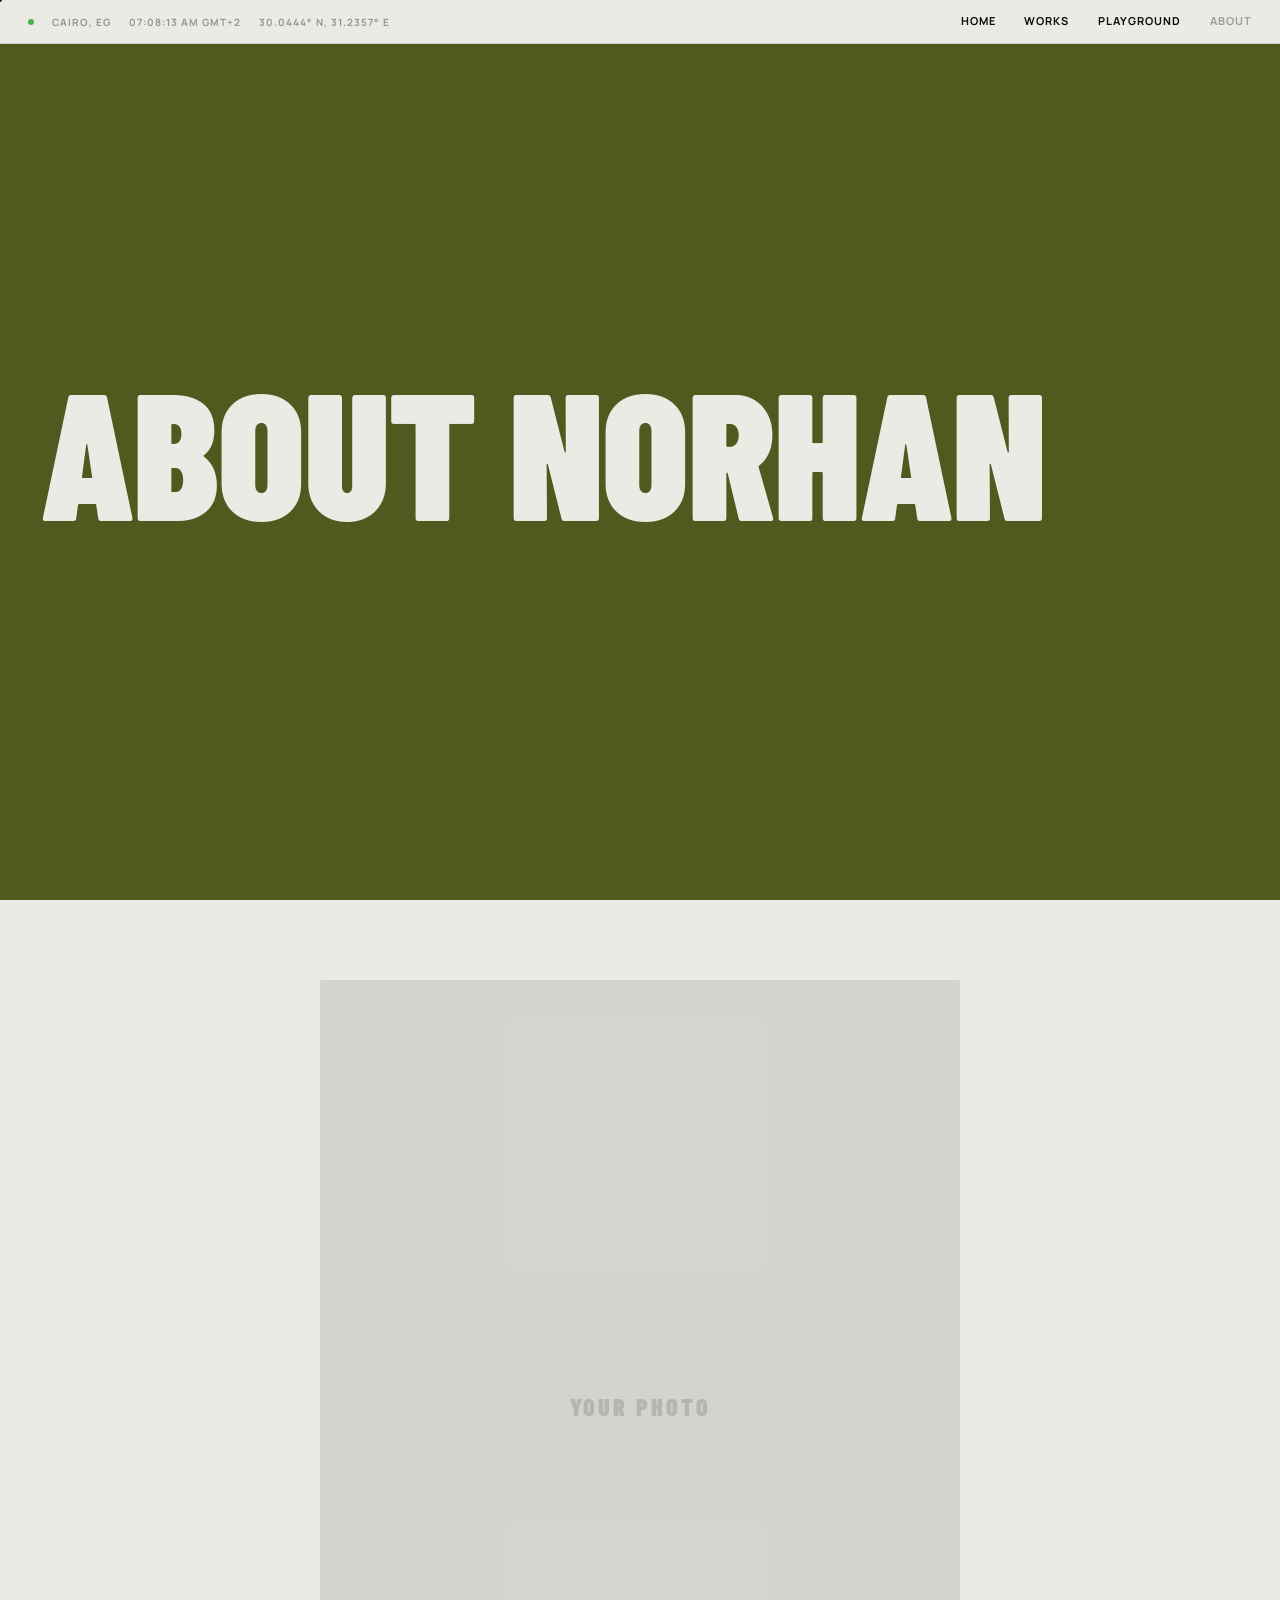
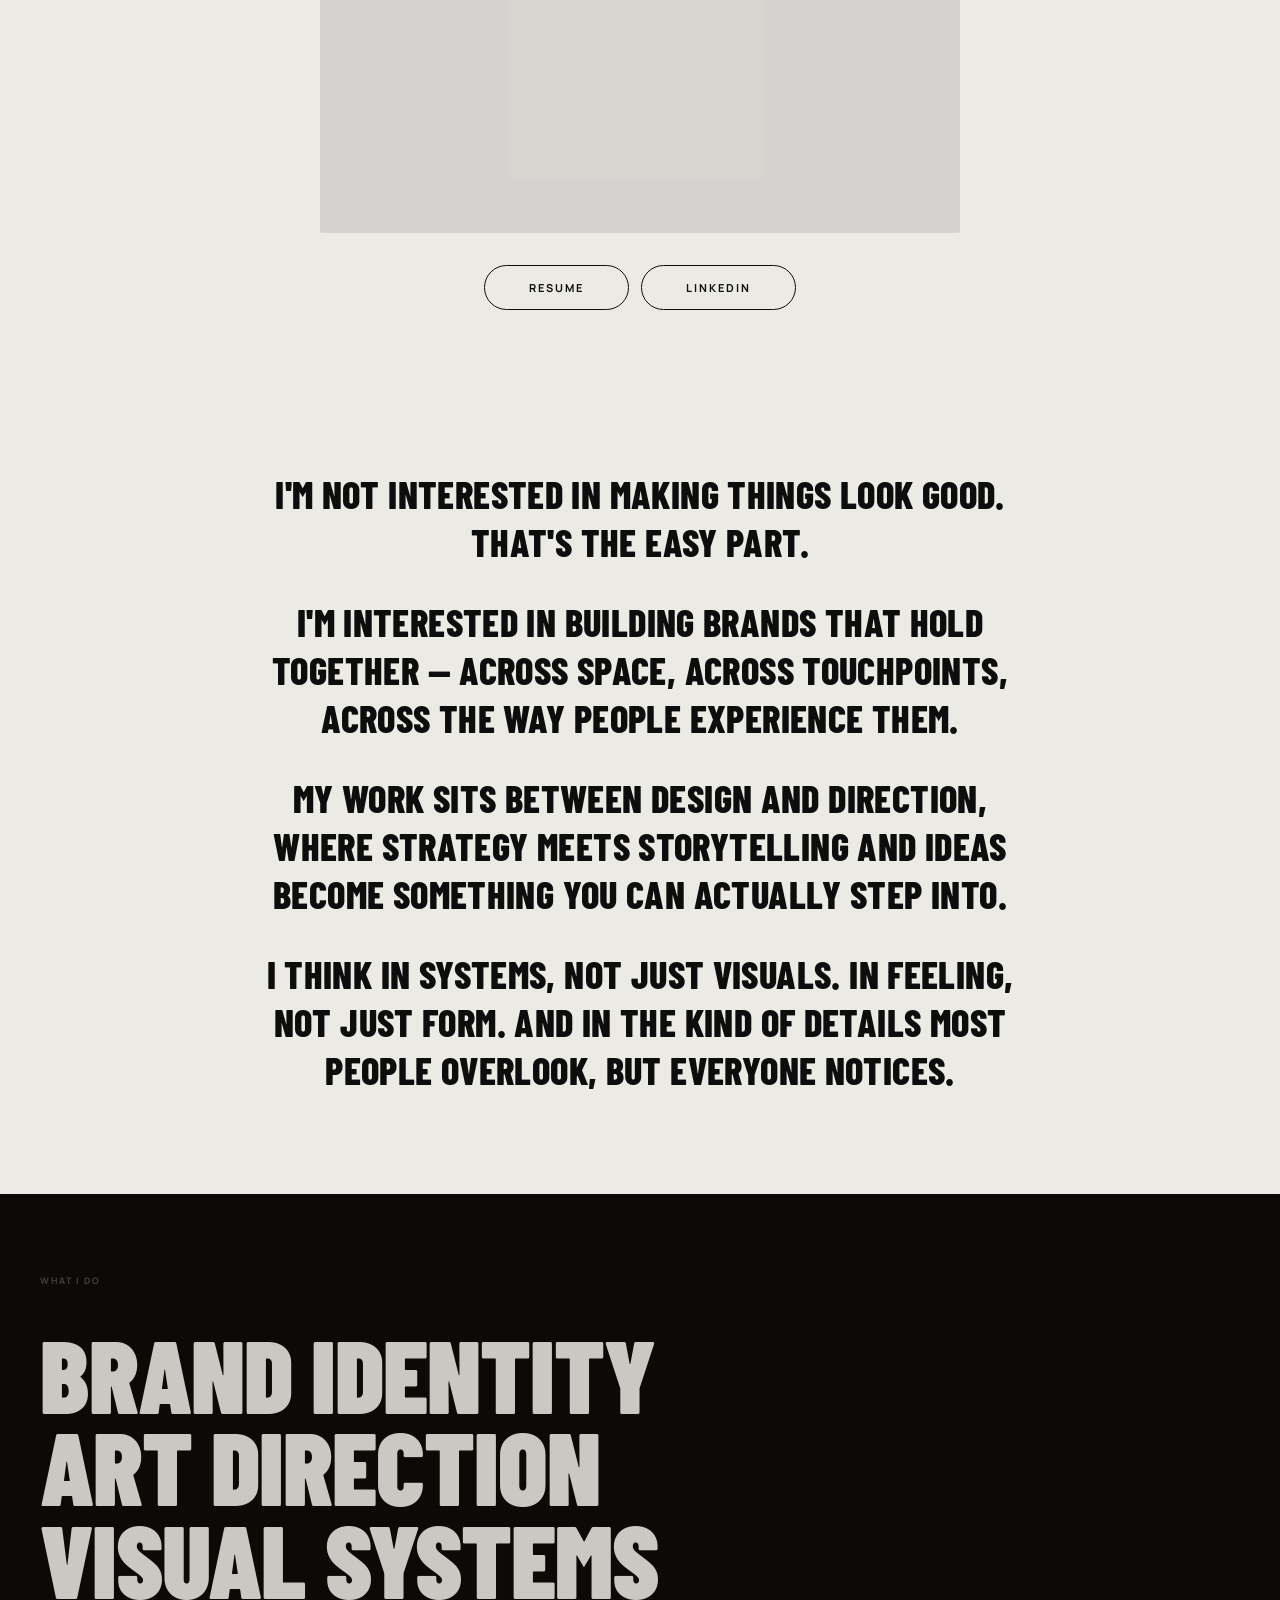
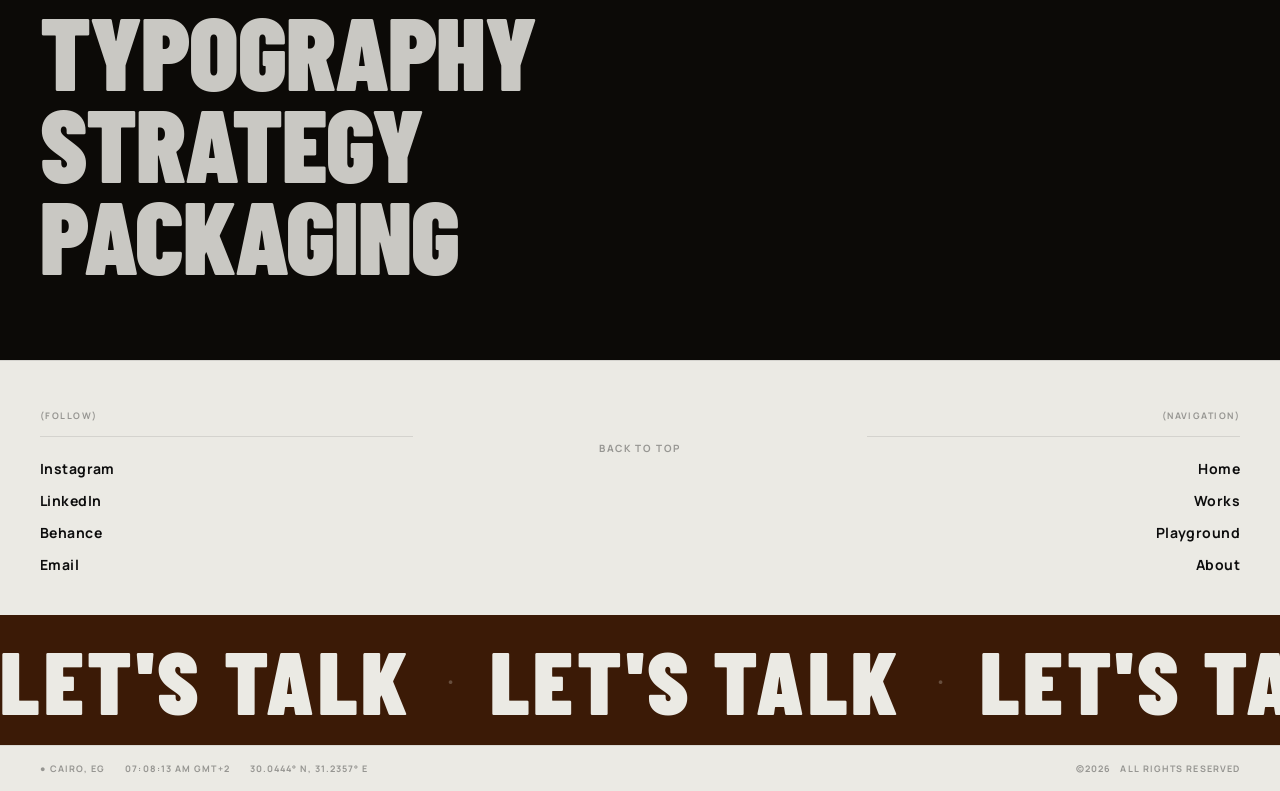
==== commit b16d7909: "Fix about page title to ABOUT NORHAN" ====
--- a/about.html
+++ b/about.html
@@ -29,7 +29,7 @@
      ABOUT HERO — olive green, bleed title
 ═══════════════════════════════════════ -->
 <section id="about-hero">
-  <h1 class="about-bleed-title">ABOUT NORHAN GEVARA</h1>
+  <h1 class="about-bleed-title">ABOUT NORHAN</h1>
 </section>
 
 <!-- ═══════════════════════════════════════
--- a/styles.css
+++ b/styles.css
@@ -997,3 +997,224 @@
   .hd-meta [data-clock]      { display: inline; }
   .hero-name { font-size: clamp(40px, 14vw, 80px); }
 }
+
+/* ─────────────────────────────────────────────────────────
+   PROJECT DETAIL PAGE
+───────────────────────────────────────────────────────── */
+body.page-project { background: var(--bg); overflow-x: hidden; }
+
+/* ── Title + meta ── */
+#proj-title-section {
+  padding-top: var(--header-h);
+  background: var(--bg);
+  border-bottom: 1px solid rgba(13,13,13,.1);
+}
+.proj-title {
+  font-family: var(--font-display);
+  font-weight: 900;
+  font-size: clamp(52px, 10.5vw, 156px);
+  letter-spacing: -.01em;
+  line-height: .88;
+  color: var(--ink);
+  text-transform: uppercase;
+  padding: 20px 32px 0;
+}
+.proj-rule { width: 100%; height: 1px; background: rgba(13,13,13,.12); margin-top: 20px; }
+.proj-meta-row {
+  display: flex; align-items: center; justify-content: space-between;
+  padding: 12px 32px;
+}
+.proj-meta-left, .proj-meta-right {
+  display: flex; align-items: center; gap: 12px;
+  font-size: 10px; font-weight: 700; letter-spacing: .12em; text-transform: uppercase;
+  color: var(--muted);
+}
+
+/* ── Hero image ── */
+.proj-hero { width: 100%; aspect-ratio: 16/7; overflow: hidden; background: var(--ink); }
+.proj-hero img { width: 100%; height: 100%; object-fit: cover; }
+.proj-hero-ph {
+  width: 100%; height: 100%;
+  display: flex; align-items: center; justify-content: center;
+  background: linear-gradient(135deg, var(--dark) 0%, var(--brown) 100%);
+}
+.proj-hero-ph span {
+  font-family: var(--font-display); font-weight: 900;
+  font-size: 28px; letter-spacing: .12em; text-transform: uppercase;
+  color: rgba(235,234,228,.12);
+}
+
+/* ── Detail table + vertical tabs ── */
+#proj-overview {
+  background: var(--bg);
+  padding: 48px 32px 80px;
+  display: grid; grid-template-columns: 1fr 1fr; gap: 60px; align-items: start;
+}
+.proj-detail-label {
+  font-size: 10px; font-weight: 700; letter-spacing: .16em; text-transform: uppercase;
+  color: var(--muted); margin-bottom: 16px;
+}
+.proj-table { width: 100%; border-collapse: collapse; }
+.proj-table tr { background: var(--ink); }
+.proj-table td {
+  padding: 12px 18px; font-size: 11px; font-weight: 700;
+  letter-spacing: .1em; text-transform: uppercase; color: var(--bg);
+  border-bottom: 2px solid var(--bg);
+}
+.proj-table td:first-child { color: rgba(235,234,228,.4); width: 130px; }
+.proj-table tr:last-child td { border-bottom: none; }
+
+/* Vertical tab list */
+.proj-tab-item {
+  display: flex; align-items: center; gap: 12px;
+  font-family: var(--font-display); font-weight: 900;
+  font-size: clamp(26px, 3.2vw, 46px);
+  letter-spacing: .01em; text-transform: uppercase;
+  color: rgba(13,13,13,.15);
+  cursor: pointer; transition: color .3s; padding: 3px 0;
+  user-select: none;
+}
+.proj-tab-item.active { color: var(--ink); }
+.proj-tab-item:hover:not(.active) { color: rgba(13,13,13,.45); }
+.proj-tab-bullet { font-size: 14px; opacity: 0; transition: opacity .25s; }
+.proj-tab-item.active .proj-tab-bullet { opacity: 1; }
+.proj-tab-content {
+  margin-top: 24px; font-size: 13px; font-weight: 500;
+  line-height: 1.85; color: rgba(13,13,13,.55);
+  max-width: 480px; transition: opacity .25s, transform .25s;
+}
+
+/* ── Design section (dark) ── */
+#proj-design { background: var(--dark); }
+.proj-section-hero {
+  display: flex; flex-direction: column; align-items: center;
+  padding: 72px 40px 36px;
+}
+.proj-section-title {
+  font-family: var(--font-display); font-weight: 900;
+  font-size: clamp(80px, 16vw, 220px);
+  letter-spacing: -.01em; line-height: .88;
+  text-transform: uppercase; color: var(--bg); text-align: center;
+}
+.proj-section-rule { width: 100%; height: 1px; background: rgba(235,234,228,.12); margin: 28px 0; }
+.proj-section-cap-row {
+  display: flex; align-items: flex-start; justify-content: space-between; width: 100%;
+}
+.proj-cap-label {
+  font-size: 10px; font-weight: 700; letter-spacing: .14em; text-transform: uppercase;
+  color: rgba(235,234,228,.3);
+}
+.proj-cap-text {
+  font-family: var(--font-display); font-weight: 800;
+  font-size: clamp(16px, 2.2vw, 30px); letter-spacing: .01em;
+  text-transform: uppercase; color: var(--bg);
+  text-align: center; max-width: 600px; line-height: 1.25;
+}
+.proj-img-num {
+  font-size: 10px; font-weight: 700; letter-spacing: .1em;
+  color: rgba(235,234,228,.25); padding: 20px 32px 8px;
+}
+.proj-img-num:first-of-type { padding-top: 4px; }
+.proj-img-ph {
+  width: 100%; aspect-ratio: 16/9;
+  display: flex; align-items: center; justify-content: center;
+  background: linear-gradient(135deg, rgba(56,26,6,.55), rgba(13,13,13,.8));
+}
+.proj-img-ph.wide  { aspect-ratio: 16/6; }
+.proj-img-ph.tall  { aspect-ratio: 4/5; }
+.proj-img-ph span {
+  font-family: var(--font-display); font-weight: 900;
+  font-size: 16px; letter-spacing: .14em; text-transform: uppercase;
+  color: rgba(235,234,228,.1);
+}
+.proj-img-wide { margin: 0 32px 4px; }
+.proj-img-grid-2 { display: grid; grid-template-columns: 1fr 1fr; gap: 4px; margin: 0 32px 4px; }
+.proj-img-grid-1 { margin: 0 32px; padding-bottom: 64px; }
+
+/* ── Process section (cream) ── */
+#proj-process { background: var(--bg); padding: 80px 0 80px; }
+.proj-process-title {
+  font-family: var(--font-display); font-weight: 900;
+  font-size: clamp(72px, 14vw, 200px);
+  letter-spacing: -.01em; line-height: .88;
+  color: var(--ink); text-transform: uppercase;
+  text-align: center; padding: 0 32px 48px;
+}
+.proj-process-sub {
+  text-align: center; font-size: 11px; font-weight: 700;
+  letter-spacing: .14em; text-transform: uppercase;
+  color: var(--muted); margin-top: -36px; padding-bottom: 40px;
+}
+.proj-process-strip {
+  background: var(--dark); padding: 28px 32px;
+  display: grid; grid-template-columns: repeat(4, 1fr); gap: 4px;
+  overflow-x: auto;
+}
+.proj-strip-num {
+  font-size: 10px; font-weight: 700; letter-spacing: .1em;
+  color: rgba(235,234,228,.25); padding-bottom: 8px;
+}
+.proj-strip-ph {
+  aspect-ratio: 4/3; border-radius: 2px;
+  background: rgba(235,234,234,.04);
+  display: flex; align-items: center; justify-content: center;
+}
+.proj-strip-ph span {
+  font-family: var(--font-display); font-weight: 900;
+  font-size: 11px; letter-spacing: .1em; text-transform: uppercase;
+  color: rgba(235,234,228,.1);
+}
+.proj-process-caption {
+  text-align: center; padding: 28px 32px 0;
+  font-family: var(--font-display); font-weight: 800;
+  font-size: clamp(13px, 1.5vw, 18px); letter-spacing: .06em;
+  text-transform: uppercase; color: rgba(13,13,13,.35);
+}
+
+/* ── Credits (cream) ── */
+#proj-credits { background: var(--bg); padding: 80px 40px; }
+.proj-credits-head {
+  font-family: var(--font-display); font-weight: 900;
+  font-size: clamp(28px, 4vw, 56px); letter-spacing: .01em;
+  text-transform: uppercase; color: var(--ink);
+  text-align: center; margin-bottom: 64px;
+}
+.proj-credit-item { text-align: center; margin-bottom: 48px; }
+.proj-credit-role {
+  font-size: 10px; font-weight: 700; letter-spacing: .18em; text-transform: uppercase;
+  color: var(--muted); margin-bottom: 6px;
+}
+.proj-credit-name {
+  font-family: var(--font-display); font-weight: 900;
+  font-size: clamp(24px, 3.5vw, 52px); letter-spacing: .02em;
+  text-transform: uppercase; color: var(--ink);
+}
+
+/* ── Project dark footer ── */
+#proj-footer {
+  background: var(--dark);
+  display: flex; align-items: center; justify-content: space-between;
+  padding: 20px 32px;
+}
+.proj-footer-meta {
+  display: flex; align-items: center; gap: 16px;
+  font-size: 10px; font-weight: 700; letter-spacing: .1em; text-transform: uppercase;
+  color: rgba(235,234,228,.28);
+}
+.proj-footer-dot { width: 6px; height: 6px; border-radius: 50%; background: #4caf50; animation: blink 2.5s infinite; }
+.proj-footer-copy {
+  font-size: 10px; font-weight: 700; letter-spacing: .1em; text-transform: uppercase;
+  color: rgba(235,234,228,.28);
+}
+
+/* ── Responsive ── */
+@media (max-width: 768px) {
+  #proj-overview { grid-template-columns: 1fr; gap: 40px; }
+  .proj-process-strip { grid-template-columns: repeat(2, 1fr); }
+  .proj-img-wide, .proj-img-grid-2, .proj-img-grid-1 { margin-left: 16px; margin-right: 16px; }
+  .proj-title { padding: 16px 16px 0; font-size: clamp(44px, 12vw, 80px); }
+  .proj-meta-row { padding: 12px 16px; }
+  #proj-overview { padding: 40px 16px 60px; }
+  .proj-section-hero { padding: 56px 20px 28px; }
+  .proj-credits-head, #proj-credits { padding: 60px 20px; }
+}
